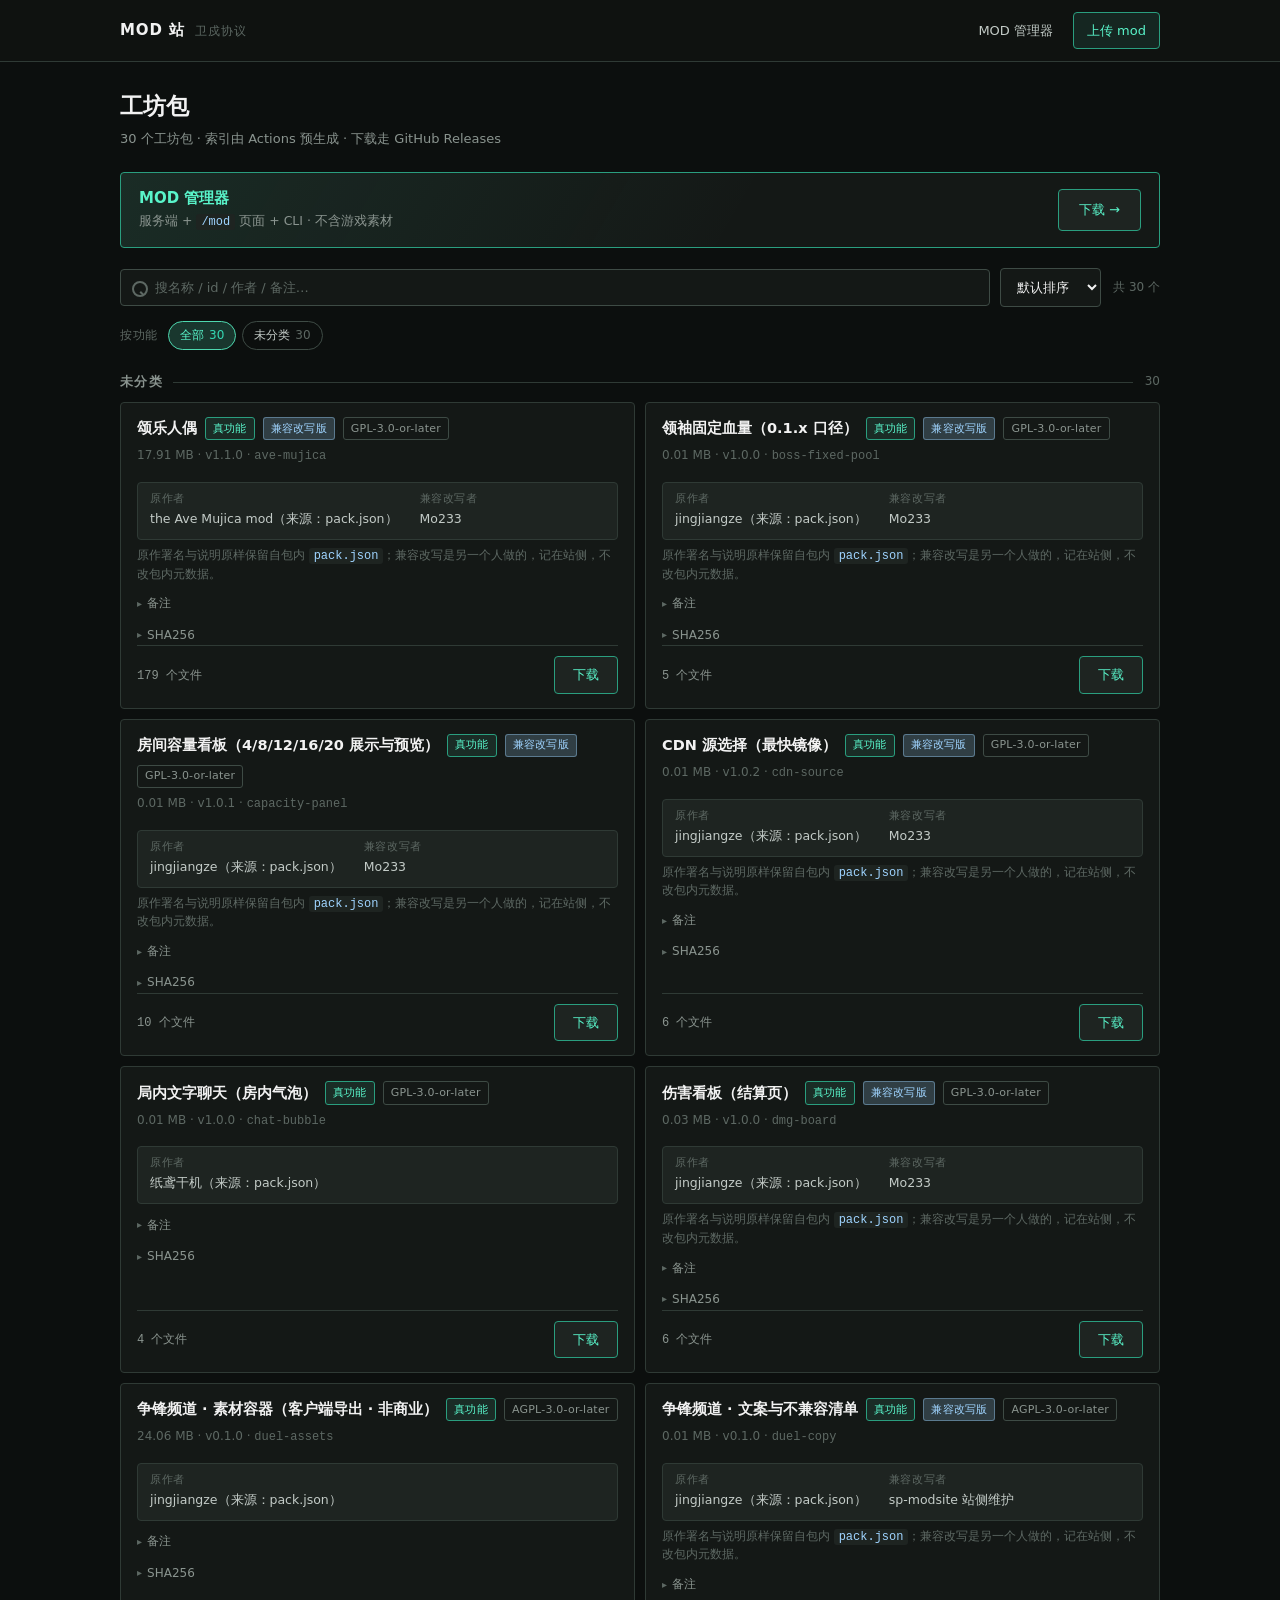
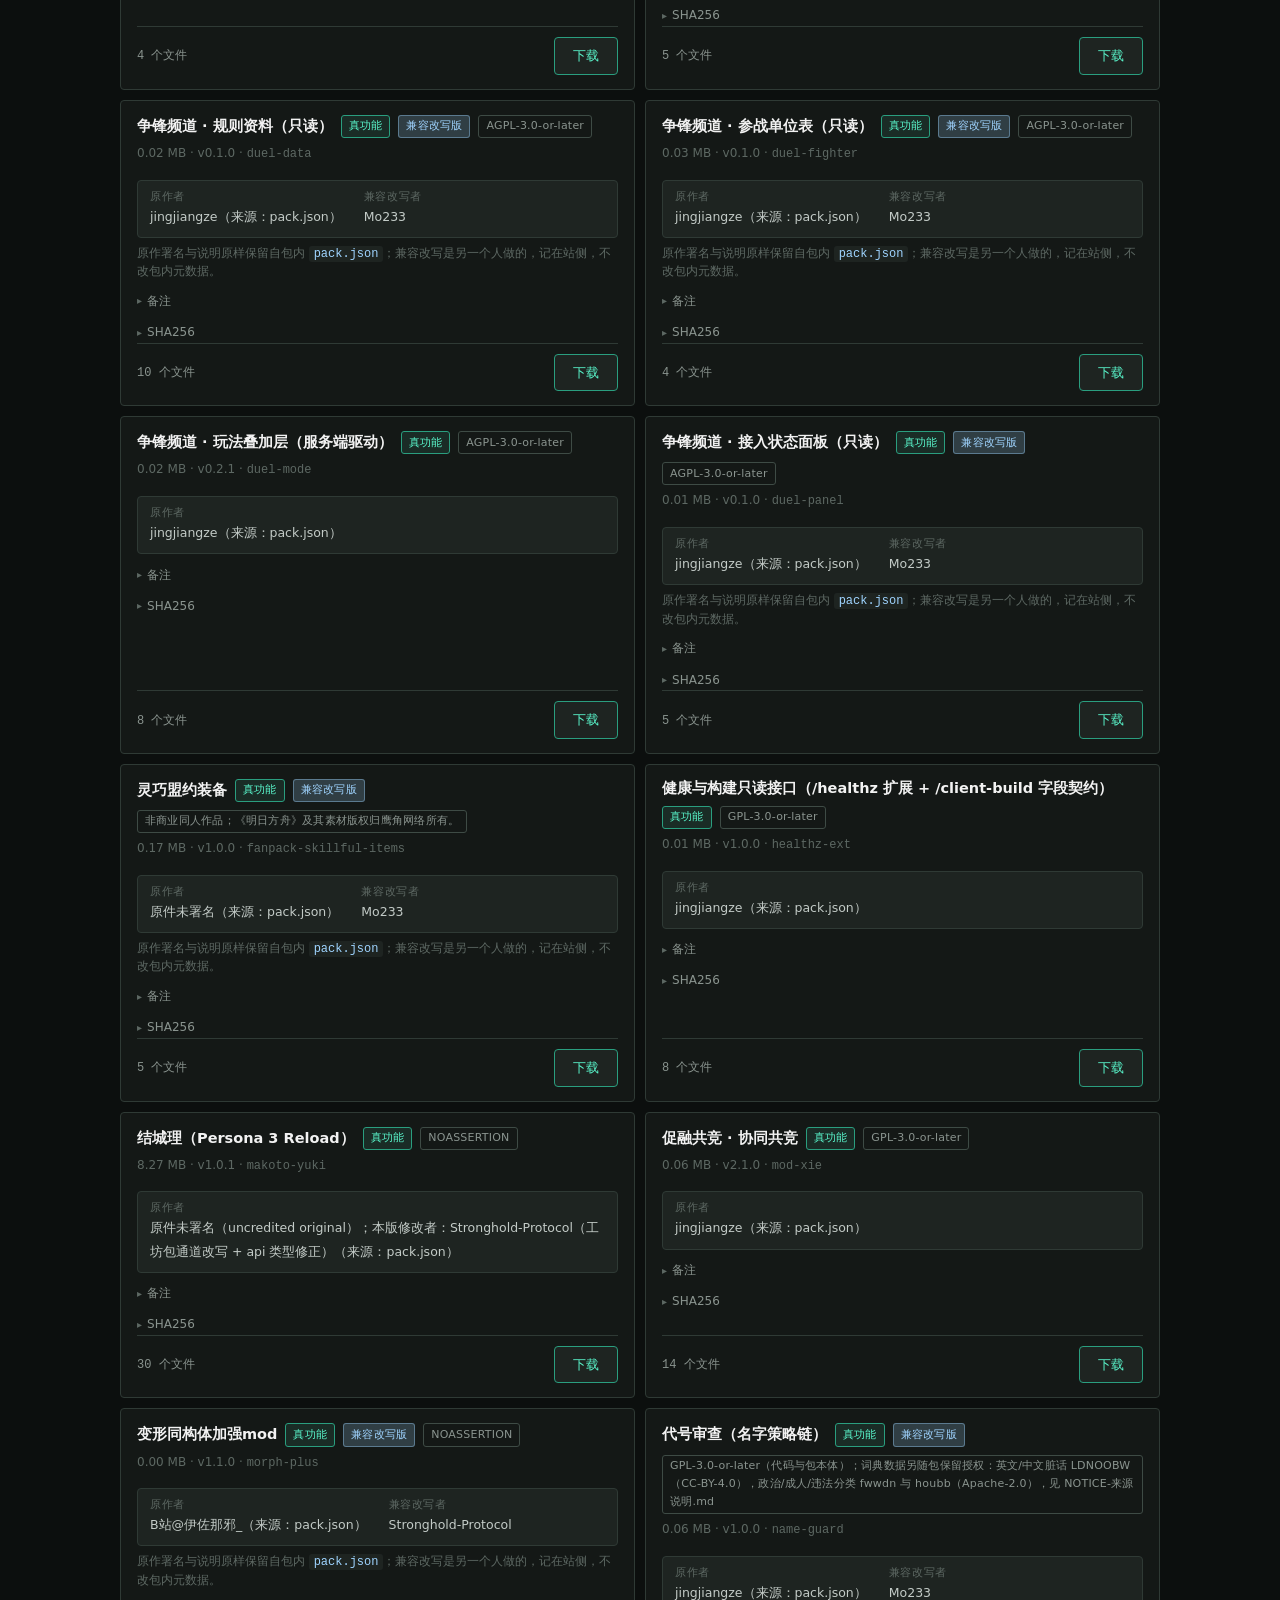
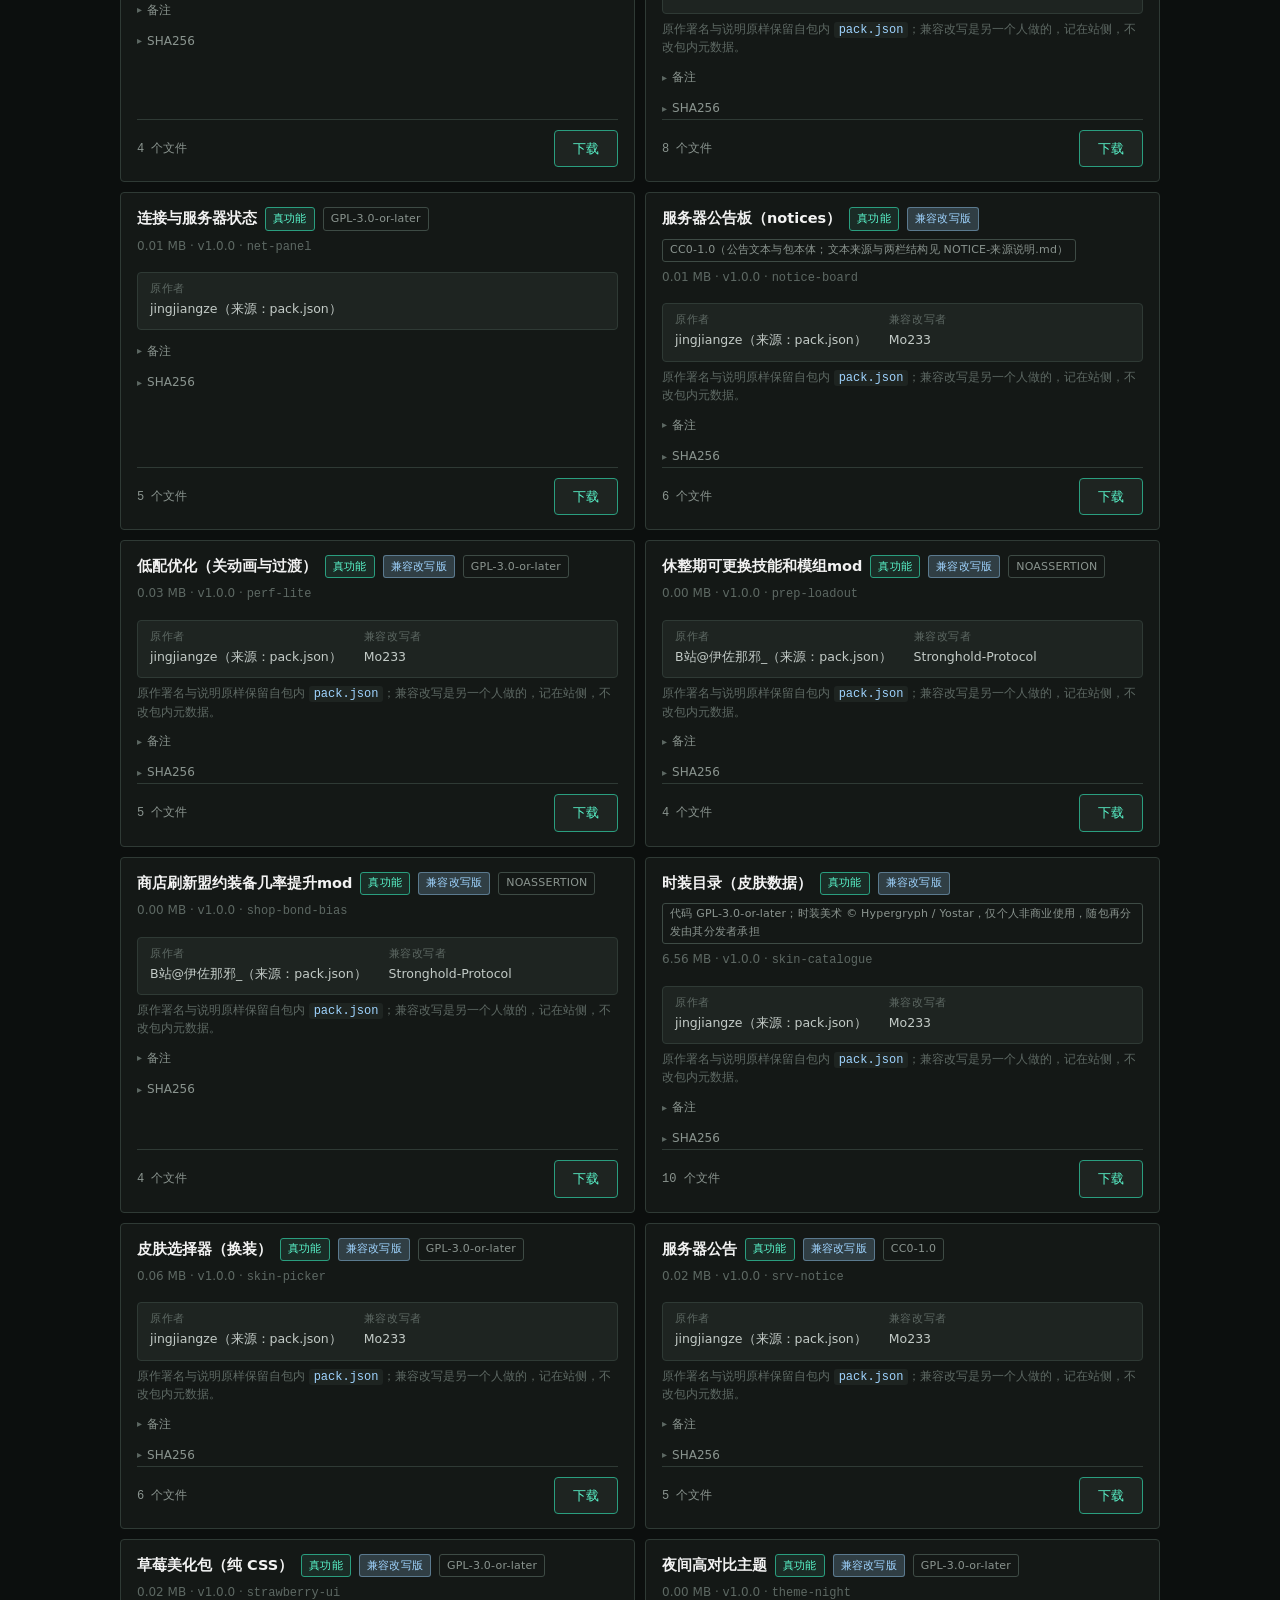
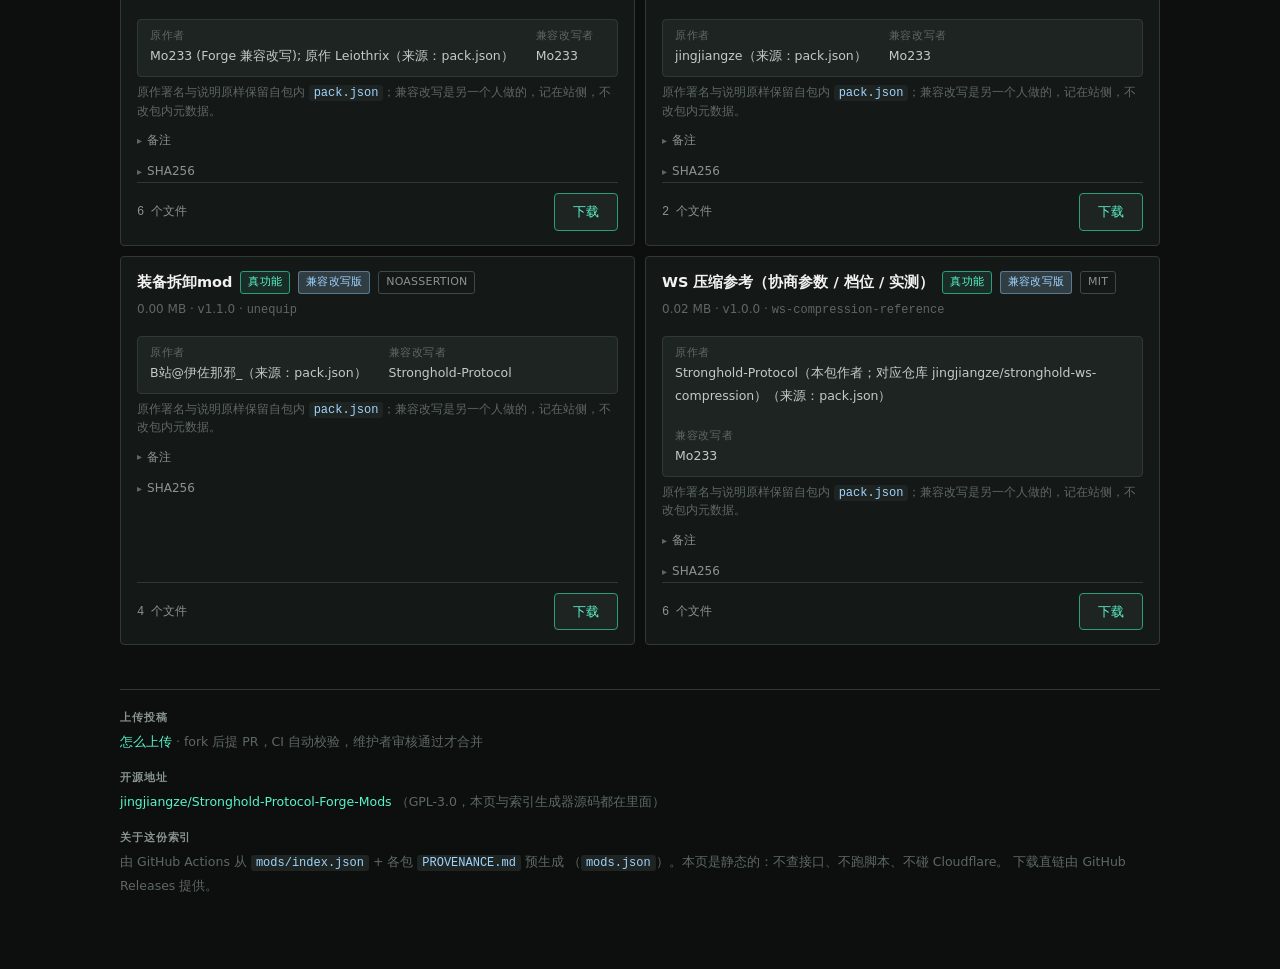
==== modsite/index.html @ 6d13baf5 "style(modsite): 卡片等宽等髙对齐 + 文字换行；管理器页测速加速与缓存" ====
<!doctype html>
<html lang="zh-CN">
<head>
<meta charset="utf-8">
<meta name="viewport" content="width=device-width,initial-scale=1">
<title>MOD 站 · 卫戍协议</title>
<meta name="description" content="卫戍协议工坊包（mod）索引：查看、筛选、搜索、下载。">
<style>
/* 设计 token 与 dl 站 / 上传站同一套（research 06 §12：近黑绿灰 + 薄荷强调 + 金价 + 括号边框）。
   改这里的值要同时看 site/pages/mods.html —— 三个站必须看起来是同一个产品。 */
:root{
  color-scheme:dark;
  --bg-0:#0c0f0e; --bg-1:#141816; --bg-2:#1e2421; --bg-3:#252c29;
  --bg-glass:rgba(16,20,18,.82);
  --line:#2f3a35; --line-2:#3e4b45; --line-3:#58675f;
  --mint-500:#4ed8af; --mint-400:#59f4ca; --mint-600:#35d8b4; --mint-700:#2a9e7f;
  --mint-a10:rgba(78,216,175,.10); --mint-a20:rgba(78,216,175,.20);
  --gold:#ffc600; --gold-a20:rgba(255,198,0,.2);
  --amber:#f6a329; --red:#e73118; --ice:#9fd4ff; --ice-a20:rgba(159,212,255,.2);
  --text-hi:#f2f2f2; --text-md:#c3cbc7; --text-lo:#8a948f; --text-dim:#5d6863;
  --text-on-mint:#06110d;
  --font-cjk:system-ui,-apple-system,"Segoe UI","PingFang SC","Microsoft YaHei","Noto Sans CJK SC",sans-serif;
  --font-label:"Bahnschrift","DIN Alternate","Roboto Condensed",var(--font-cjk);
  --font-mono:"Cascadia Mono",ui-monospace,Consolas,monospace;
  --radius:4px;
}
*{box-sizing:border-box}
body{margin:0;background:var(--bg-0);color:var(--text-md);font:14px/1.65 var(--font-cjk);
  -webkit-font-smoothing:antialiased}
a{color:var(--mint-400);text-decoration:none}
a:hover{color:var(--mint-500)}
code{font:12px var(--font-mono);background:var(--bg-2);padding:1px 5px;border-radius:3px;color:var(--ice)}

.wrap{max-width:1080px;margin:0 auto;padding:0 20px 72px}

/* ---- 顶栏 ---- */
.top{position:sticky;top:0;z-index:20;background:var(--bg-glass);backdrop-filter:blur(10px);
  border-bottom:1px solid var(--line)}
.top__in{max-width:1080px;margin:0 auto;padding:12px 20px;display:flex;align-items:center;gap:16px}
.brand{display:flex;align-items:baseline;gap:10px;color:var(--text-hi)}
.brand b{font:600 15px var(--font-label);letter-spacing:.06em}
.brand span{font-size:11.5px;color:var(--text-dim);letter-spacing:.1em;text-transform:uppercase}
.top__nav{margin-left:auto;display:flex;gap:6px;align-items:center}
.navlink{padding:7px 13px;border-radius:var(--radius);border:1px solid transparent;
  color:var(--text-md);font-size:13px}
.navlink:hover{background:var(--bg-2);color:var(--text-hi)}
.navlink.cta{border-color:var(--mint-700);color:var(--mint-400);background:var(--mint-a10)}
.navlink.cta:hover{background:var(--mint-600);color:var(--text-on-mint)}

/* ---- 页头 ---- */
.hero{padding:30px 0 22px}
.hero h1{margin:0 0 6px;font:600 23px/1.3 var(--font-cjk);color:var(--text-hi)}
.hero p{margin:0;color:var(--text-lo);font-size:13px}

/* ---- 管理器入口：比卡片更醒目 ---- */
.mgr{display:flex;align-items:center;gap:18px;margin:0 0 20px;padding:16px 18px;
  border:1px solid var(--mint-700);border-radius:var(--radius);
  background:linear-gradient(120deg,var(--mint-a10),transparent 60%),var(--bg-1)}
.mgr:hover{border-color:var(--mint-500);background:linear-gradient(120deg,var(--mint-a20),transparent 60%),var(--bg-1)}
.mgr__t{font:600 15px var(--font-cjk);color:var(--mint-400);margin:0 0 3px}
.mgr__s{font-size:12.5px;color:var(--text-lo);margin:0}
.mgr__go{margin-left:auto;flex:0 0 auto;padding:9px 20px;border-radius:var(--radius);
  border:1px solid var(--mint-700);color:var(--mint-400);font-size:13px;white-space:nowrap;
  background:var(--bg-2)}
.mgr:hover .mgr__go{background:var(--mint-600);color:var(--text-on-mint);border-color:var(--mint-600)}

/* ---- 工具条 ---- */
.tools{display:flex;gap:10px;flex-wrap:wrap;align-items:center;margin:0 0 14px}
.search{flex:1;min-width:200px;position:relative}
.search input{
  width:100%;padding:10px 12px 10px 34px;border-radius:var(--radius);
  border:1px solid var(--line-2);background:var(--bg-1);color:var(--text-hi);
  font:13px var(--font-cjk)}
.search input::placeholder{color:var(--text-dim)}
.search input:focus{outline:none;border-color:var(--mint-700);box-shadow:0 0 0 2px var(--mint-a10)}
.search::before{content:"";position:absolute;left:12px;top:50%;width:12px;height:12px;
  margin-top:-7px;border:2px solid var(--text-dim);border-radius:50%}
.search::after{content:"";position:absolute;left:21px;top:50%;width:2px;height:5px;
  margin-top:3px;background:var(--text-dim);transform:rotate(-45deg)}
select{padding:10px 12px;border-radius:var(--radius);border:1px solid var(--line-2);
  background:var(--bg-1);color:var(--text-hi);font:13px var(--font-cjk)}
select:focus{outline:none;border-color:var(--mint-700)}
.count{font-size:12px;color:var(--text-dim);margin-left:2px}

/* ---- 功能筛选条（对齐上传站 mods.html 的 funcbar） ---- */
.bar{display:flex;gap:6px;flex-wrap:wrap;align-items:center;margin:0 0 8px}
.bar__label{font:11.5px var(--font-label);letter-spacing:.06em;color:var(--text-dim);
  text-transform:uppercase;margin-right:4px}
.chip{padding:5px 11px;border-radius:20px;border:1px solid var(--line-2);color:var(--text-md);
  font-size:12px;cursor:pointer;background:transparent;font-family:inherit}
.chip:hover{border-color:var(--line-3);color:var(--text-hi)}
.chip.on{background:var(--mint-a20);border-color:var(--mint-500);color:var(--mint-400)}
.chip i{font-style:normal;color:var(--text-dim);margin-left:5px}
.chip.on i{color:var(--mint-600)}

/* ---- 列表 ---- */
.sec{margin:22px 0 0}
.sec__h{display:flex;align-items:center;gap:10px;margin:0 0 10px}
.sec__h h2{margin:0;font:600 12.5px var(--font-label);letter-spacing:.1em;
  text-transform:uppercase;color:var(--text-lo)}
.sec__h .line{flex:1;height:1px;background:var(--line)}

/* 两列网格：卡片两两并排，段头留在网格外（跨满整行）。
   stretch（默认）= 同一行的两张卡拉成**一样高**并对齐；
   align-items:start 则各按内容高度 —— 业主要求等宽等髙，所以用 stretch。 */
.grid{display:grid;grid-template-columns:repeat(2,minmax(0,1fr));gap:10px}
/* min-width:0 是必须的：grid item 默认 min-width:auto，遇到长串（无空格 URL / 长英文名）
   会把格子撑破，两列宽度就不等了。0 + flex column 让它先收缩、由内容换行去。 */
.card{background:var(--bg-1);border:1px solid var(--line);border-radius:var(--radius);
  padding:14px 16px;min-width:0;display:flex;flex-direction:column;
  overflow-wrap:anywhere;word-break:break-word}
.card:hover{border-color:var(--line-2)}
.card--flag{border-left:3px solid var(--gold)}
.card__head{display:flex;align-items:center;gap:8px;flex-wrap:wrap;margin:0 0 6px;
  min-width:0}
.card__name{margin:0;font:600 14.5px var(--font-cjk);color:var(--text-hi);
  min-width:0;overflow-wrap:anywhere}
.card__kv{font-size:12px;color:var(--text-dim);margin:0 0 8px}
.card__kv code{background:transparent;color:var(--text-dim);padding:0}

/* 徽标 */
.badge{display:inline-block;padding:1.5px 7px;border-radius:3px;font-size:11px;
  letter-spacing:.02em;border:1px solid;max-width:100%;
  overflow-wrap:anywhere}
.badge.ok{border-color:var(--mint-700);color:var(--mint-400);background:var(--mint-a10)}
.badge.dim{border-color:var(--line-2);color:var(--text-lo)}
.badge.warn{border-color:var(--amber);color:var(--amber);background:rgba(246,163,41,.1)}
.badge.ice{border-color:rgba(159,212,255,.4);color:var(--ice);background:var(--ice-a20)}

/* 署名两栏 */
.sig{display:flex;gap:22px;flex-wrap:wrap;padding:9px 12px;margin:8px 0 0;
  background:var(--bg-2);border-radius:var(--radius);border:1px solid var(--line)}
.sig__k{font:10.5px var(--font-label);letter-spacing:.06em;color:var(--text-dim);
  text-transform:uppercase;display:block;margin-bottom:1px}
.sig__v{font-size:12.5px;color:var(--text-md);min-width:0;overflow-wrap:anywhere}
.sig__hint{font-size:11.5px;color:var(--text-dim);margin:6px 0 0;line-height:1.6}

/* 折叠：备注 / 校验值 */
details.note,details.sha{margin:8px 0 0}
details.note summary,details.sha summary{
  cursor:pointer;font-size:12px;color:var(--text-lo);list-style:none;
  display:inline-flex;align-items:center;gap:5px;user-select:none}
details.note summary::-webkit-details-marker,details.sha summary::-webkit-details-marker{display:none}
details.note summary::before,details.sha summary::before{
  content:"▸";font-size:10px;color:var(--text-dim)}
details[open].note summary::before,details[open].sha summary::before{content:"▾"}
details.note summary:hover,details.sha summary:hover{color:var(--mint-400)}
.note__body{font-size:12.5px;color:var(--text-md);margin:8px 0 0;padding:10px 12px;
  overflow-wrap:anywhere;word-break:break-word;
  background:var(--bg-2);border-radius:var(--radius);border-left:2px solid var(--line-2);
  white-space:pre-wrap;word-break:break-word}
.sha__body{font:11.5px var(--font-mono);color:var(--ice);margin:6px 0 0;word-break:break-all}

.card__foot{display:flex;align-items:center;gap:12px;margin:10px 0 0;padding-top:10px;
  margin-top:auto;
  border-top:1px solid var(--line)}
.size{font:12px var(--font-mono);color:var(--text-lo)}
.dl{margin-left:auto;padding:7px 18px;border-radius:var(--radius);
  border:1px solid var(--mint-700);background:var(--bg-2);color:var(--mint-400);
  font-size:13px;white-space:nowrap}
.dl:hover{background:var(--mint-600);color:var(--text-on-mint);border-color:var(--mint-600)}

.empty{padding:44px 20px;text-align:center;color:var(--text-dim);font-size:13px}
.empty b{display:block;color:var(--text-lo);margin-bottom:6px;font-weight:500}

/* ---- 页脚 ---- */
footer{margin:44px 0 0;padding-top:20px;border-top:1px solid var(--line);display:grid;gap:16px}
.fblock{font-size:12.5px;color:var(--text-dim);line-height:1.9}
.fblock b{display:block;color:var(--text-lo);font:600 11px var(--font-label);
  letter-spacing:.08em;text-transform:uppercase;margin-bottom:5px}
.fblock .dim{color:var(--text-dim)}

/* 窄屏单列：两列在 820px 以下会挤，卡片里的备注/署名读起来更差 */
@media(max-width:820px){
  .grid{grid-template-columns:1fr}
}
@media(max-width:680px){
  .top__nav .navlink:not(.cta){display:none}
  .mgr{flex-wrap:wrap}
  .mgr__go{margin-left:0;width:100%;text-align:center}
  .bar__label{width:100%;margin:0 0 2px}
}
</style>
</head>
<body>

<header class="top">
  <div class="top__in">
    <a class="brand" href="./"><b>MOD 站</b><span>卫戍协议</span></a>
    <nav class="top__nav">
      <a class="navlink" href="manager">MOD 管理器</a>
      <a class="navlink cta" href="upload">上传 mod</a>
    </nav>
  </div>
</header>

<div class="wrap">
  <div class="hero">
    <h1>工坊包</h1>
    <p id="sub">正在载入索引…</p>
  </div>

  <a class="mgr" href="manager">
    <div>
      <p class="mgr__t">MOD 管理器</p>
      <p class="mgr__s" id="mgrVer">服务端 + <code>/mod</code> 页面 + CLI · 不含游戏素材</p>
    </div>
    <span class="mgr__go">下载 →</span>
  </a>

  <div class="tools">
    <div class="search">
      <input type="search" id="q" placeholder="搜名称 / id / 作者 / 备注…" autocomplete="off">
    </div>
    <select id="sort">
      <option value="">默认排序</option>
      <option value="name">按名称</option>
      <option value="size-desc">按体积 ↓</option>
      <option value="new">按版本</option>
    </select>
    <span class="count" id="count"></span>
  </div>

  <div class="bar" id="funcbar"></div>

  <div id="list"><div class="empty">载入中…</div></div>

  <footer>
    <div class="fblock">
      <b>上传投稿</b>
      <a href="upload">怎么上传</a>
      <span class="dim">· fork 后提 PR，CI 自动校验，维护者审核通过才合并</span>
    </div>
    <div class="fblock">
      <b>开源地址</b>
      <a id="repo" href="#">mod 仓库</a>
      <span class="dim">（GPL-3.0，本页与索引生成器源码都在里面）</span>
    </div>
    <div class="fblock">
      <b>关于这份索引</b>
      由 GitHub Actions 从 <code>mods/index.json</code> + 各包 <code>PROVENANCE.md</code> 预生成
      （<code>mods.json</code>）。本页是静态的：不查接口、不跑脚本、不碰 Cloudflare。
      下载直链由 <span id="store"></span> 提供。
    </div>
  </footer>
</div>

<script>
'use strict';
// 纯静态：只读一个预生成的 mods.json。
// 理由：浏览器匿名 api.github.com 只有 60 次/小时，raw 可达性按 URL 波动；
// 把 API 调用挪到 Actions 侧（GITHUB_TOKEN 1000/h），浏览器只读静态文件 —— 省额度也稳。
const CFG = {
  store: 'GitHub Releases',
  repo: 'jingjiangze/Stronghold-Protocol-Forge-Mods',
  engineRepo: 'jingjiangze/Stronghold-Protocol-Forge',
};

const $ = (id) => document.getElementById(id);
const esc = (s) => String(s ?? '').replace(/[&<>"']/g, (c) => ({ '&':'&amp;','<':'&lt;','>':'&gt;','"':'&quot;',"'":'&#39;' }[c]));
const mb = (n) => (Number(n) / 1048576).toFixed(2) + ' MB';
const flat = (x) => Array.isArray(x) ? x.join('\n') : (x == null ? '' : String(x));
// PROVENANCE 里缺失字段写的是 **未声明**，那不是作者名，页面上当「没有」处理
const real = (v) => { const s = String(v ?? '').trim(); return s && s !== '**未声明**' ? s : ''; };

$('repo').href = 'https://github.com/' + CFG.repo;
$('repo').textContent = CFG.repo;
$('store').textContent = CFG.store;
document.title = 'MOD 站 · 卫戍协议 · ' + CFG.repo;

// 管理器版本（拿不到就保留静态文案，不报错、不影响列表）
fetch('https://api.github.com/repos/' + CFG.engineRepo + '/releases/latest', {
  headers: { accept: 'application/vnd.github+json' },
}).then((r) => (r.ok ? r.json() : null)).then((rel) => {
  if (!rel || !rel.tag_name) return;
  const zip = (rel.assets || []).find((a) => a.name.endsWith('-lite.zip'));
  const el = $('mgrVer');
  if (el) el.textContent = rel.tag_name + (zip ? ' · ' + (zip.size / 1048576).toFixed(1) + ' MB' : '')
    + ' · 服务端 + /mod 页面 + CLI · 不含游戏素材';
}).catch(() => {});

// 功能类目：与上传站 mods.html 的 FUNC_ORDER 同一套词表
const FUNC_TITLE = {
  gameplay: '游戏玩法', expansion: '扩展内容', utility: '实用工具',
  assets: '素材替换', documentation: '说明文档', uncategorized: '未分类',
};
const FUNC_ORDER = ['gameplay', 'expansion', 'utility', 'assets', 'documentation', 'uncategorized'];
const funcOf = (m) => (FUNC_TITLE[m.funcKind] ? m.funcKind : 'uncategorized');

let ALL = [];
let ACTIVE_FUNC = '';

function renderFuncBar() {
  const counts = {};
  for (const m of ALL) { const k = funcOf(m); counts[k] = (counts[k] || 0) + 1; }
  const bar = $('funcbar');
  const parts = ['<span class="bar__label">按功能</span>'];
  parts.push('<button class="chip' + (ACTIVE_FUNC === '' ? ' on' : '') + '" data-f="">全部<i>' + ALL.length + '</i></button>');
  for (const k of FUNC_ORDER) {
    if (!counts[k]) continue;   // 没数据的类目不画空按钮
    parts.push('<button class="chip' + (ACTIVE_FUNC === k ? ' on' : '') + '" data-f="' + k + '">'
      + esc(FUNC_TITLE[k]) + '<i>' + counts[k] + '</i></button>');
  }
  bar.innerHTML = parts.join('');
}

function card(m) {
  const name = esc(m.name || m.id);
  const author = real(m.author);
  const compat = real(m.compatAuthor);
  const isCompat = m.isCompat === true;
  const note = flat(m.note || m.notes).trim();
  const flagged = m.category === 'unknown';
  const badges = [];
  if (m.category === 'functional') badges.push('<span class="badge ok">真功能</span>');
  else if (flagged) badges.push('<span class="badge warn">未核实</span>');
  if (isCompat) badges.push('<span class="badge ice">兼容改写版</span>');
  const fk = funcOf(m);
  if (fk !== 'uncategorized') badges.push('<span class="badge dim">' + esc(FUNC_TITLE[fk]) + '</span>');
  if (m.license) badges.push('<span class="badge dim">' + esc(m.license) + '</span>');

  // 署名：原作者有就画；兼容改写者只在兼容包上画，缺了写「（未填）」
  const sig = [];
  if (author) sig.push('<div><span class="sig__k">原作者</span><span class="sig__v">' + esc(author) + '</span></div>');
  if (isCompat) sig.push('<div><span class="sig__k">兼容改写者</span><span class="sig__v">'
    + (compat ? esc(compat) : '（未填）') + '</span></div>');

  return '<article class="card' + (flagged ? ' card--flag' : '') + '">\n'
    + '    <div class="card__head">\n'
    + '      <h3 class="card__name">' + name + '</h3>\n      ' + badges.join('') + '\n'
    + '    </div>\n'
    + '    <p class="card__kv">' + (m.sizeBytes ? mb(m.sizeBytes) : '')
    + (m.version ? ' · v' + esc(m.version) : '')
    + (m.id ? ' · <code>' + esc(m.id) + '</code>' : '') + '</p>\n'
    + (sig.length
      ? '    <div class="sig">' + sig.join('') + '</div>\n'
        + (isCompat ? '    <p class="sig__hint">原作署名与说明原样保留自包内 <code>pack.json</code>；兼容改写是另一个人做的，记在站侧，不改包内元数据。</p>\n' : '')
      : '')
    + (note ? '    <details class="note"><summary>备注</summary><div class="note__body">' + esc(note) + '</div></details>\n' : '')
    + (m.sha256 ? '    <details class="sha"><summary>SHA256</summary><div class="sha__body">' + esc(m.sha256) + '</div></details>\n' : '')
    + '    <div class="card__foot">\n'
    + '      <span class="size">' + (m.fileCount ? esc(m.fileCount) + ' 个文件' : '') + '</span>\n'
    + (m.download
      ? '      <a class="dl" href="' + esc(m.download) + '" rel="noopener">下载</a>\n'
      : '      <span class="size">无下载直链</span>\n')
    + '    </div>\n'
    + '  </article>';
}

function render() {
  const q = ($('q').value || '').trim().toLowerCase();
  const sort = $('sort').value;
  let hit = ALL.filter((m) => {
    if (ACTIVE_FUNC && funcOf(m) !== ACTIVE_FUNC) return false;
    if (!q) return true;
    return [m.id, m.name, m.note, m.notes, m.packId, m.author, m.compatAuthor, m.license]
      .filter(Boolean).join(' ').toLowerCase().includes(q);
  });
  if (sort === 'name') hit = hit.slice().sort((a, b) => String(a.name || a.id).localeCompare(String(b.name || b.id), 'zh'));
  else if (sort === 'size-desc') hit = hit.slice().sort((a, b) => (b.sizeBytes || 0) - (a.sizeBytes || 0));
  else if (sort === 'new') hit = hit.slice().sort((a, b) => String(b.version || '').localeCompare(String(a.version || ''), 'zh', { numeric: true }));

  $('count').textContent = hit.length === ALL.length ? '共 ' + ALL.length + ' 个' : hit.length + ' / ' + ALL.length + ' 个';
  const list = $('list');
  if (!hit.length) {
    list.innerHTML = '<div class="empty"><b>没有匹配的 mod</b>试试换个关键词，或点上面「全部」。</div>';
    return;
  }
  // 按功能类目分段（与上传站同一信息架构）
  const groups = FUNC_ORDER
    .map((k) => ({ k: k, items: hit.filter((m) => funcOf(m) === k) }))
    .filter((g) => g.items.length);
  list.innerHTML = groups.map((g) =>
    '<section class="sec">\n    <div class="sec__h"><h2>' + esc(FUNC_TITLE[g.k]) + '</h2>'
    + '<span class="line"></span><span class="count">' + g.items.length + '</span></div>\n'
    + '<div class="grid">' + g.items.map(card).join('') + '</div>\n'
    + '  </section>').join('\n');
}

(async () => {
  try {
    const r = await fetch('mods.json', { cache: 'no-store' });
    if (!r.ok) throw new Error('HTTP ' + r.status);
    const j = await r.json();
    ALL = (Array.isArray(j) ? j : (j.mods || []))
      // 说明包不进站点（上游入库闸门 + 索引生成器都已排除，这里是第三道展示层兜底）
      .filter((m) => m.category !== 'documentation');
    $('sub').textContent = ALL.length + ' 个工坊包 · 索引由 Actions 预生成 · 下载走 ' + CFG.store;
    renderFuncBar();
    render();
  } catch (e) {
    $('sub').textContent = '索引载入失败';
    $('list').innerHTML = '<div class="empty"><b>索引载入失败</b>' + esc(String(e.message || e))
      + '<br>请确认 mods.json 已由 Actions 生成。</div>';
  }
})();

$('q').addEventListener('input', render);
$('sort').addEventListener('change', render);
$('funcbar').addEventListener('click', (e) => {
  const btn = e.target.closest('.chip');
  if (!btn) return;
  ACTIVE_FUNC = btn.dataset.f || '';
  renderFuncBar();
  render();
});
</script>
</body>
</html>
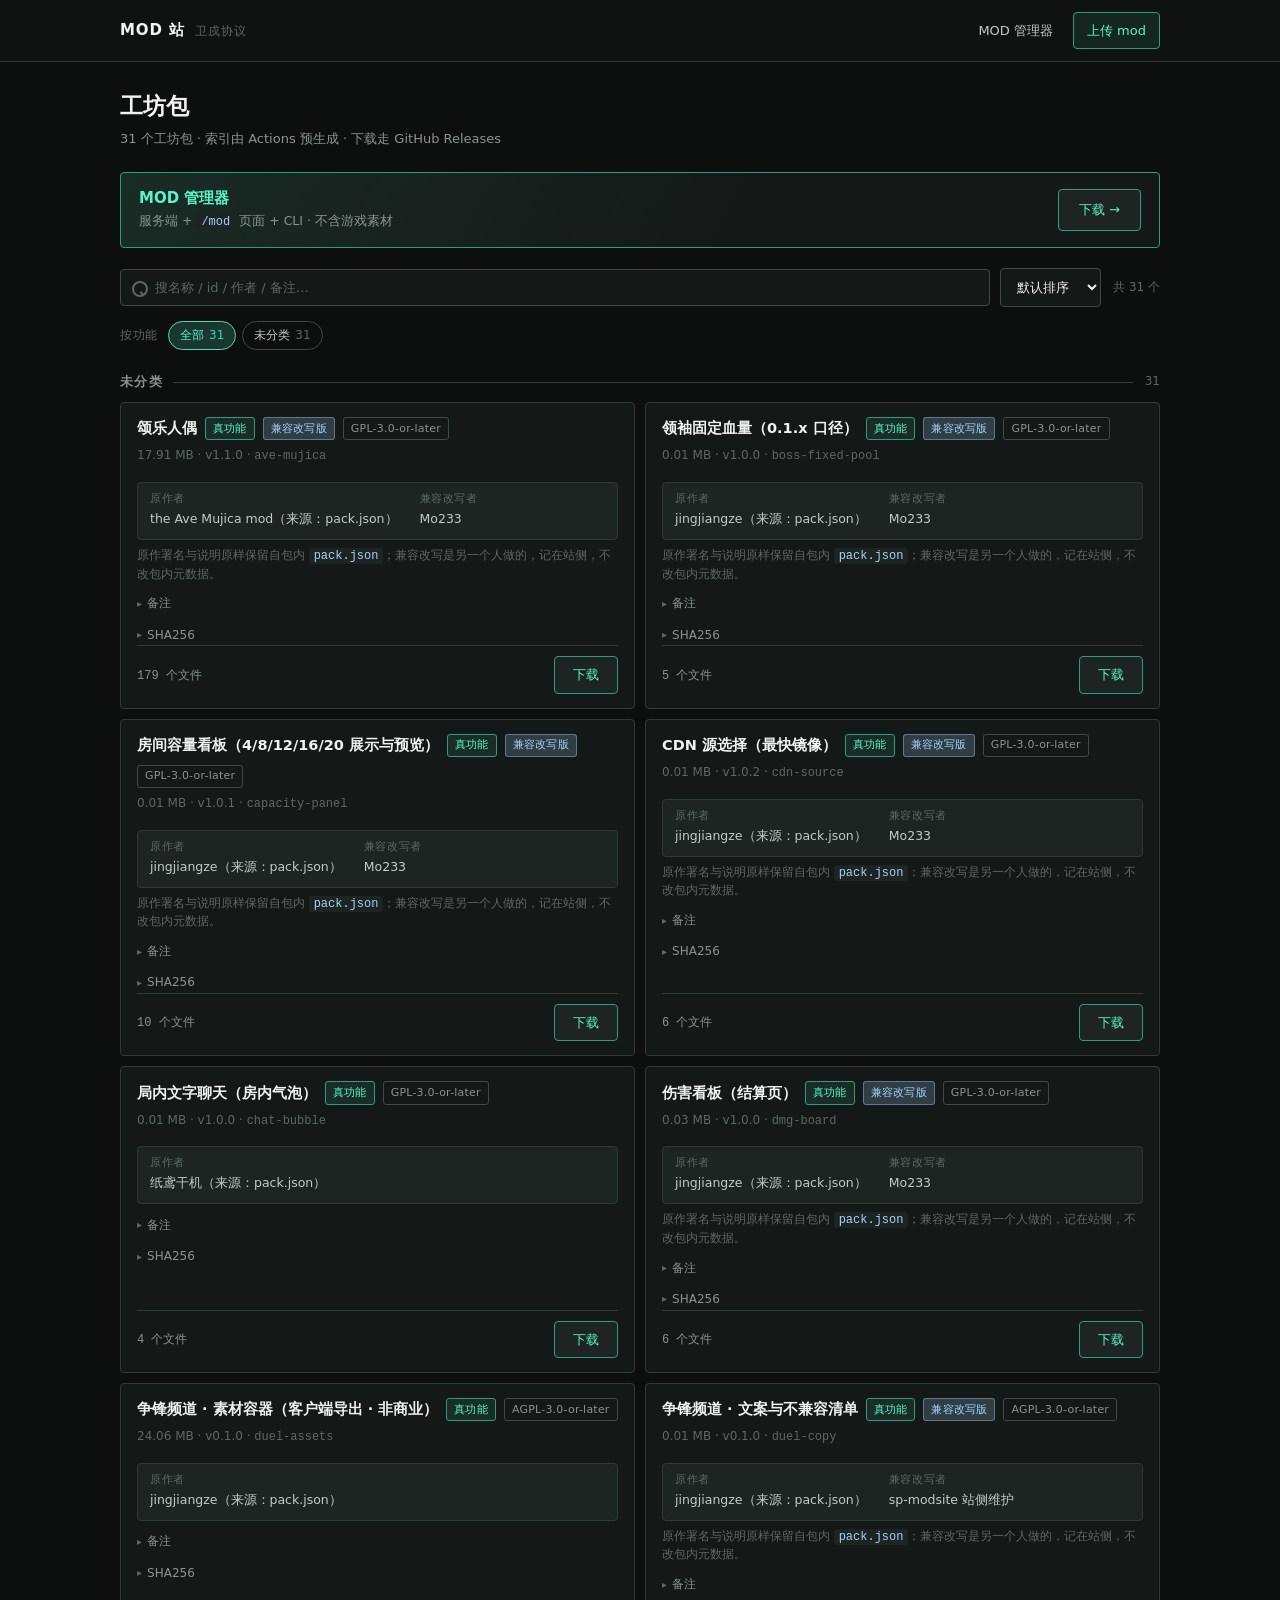
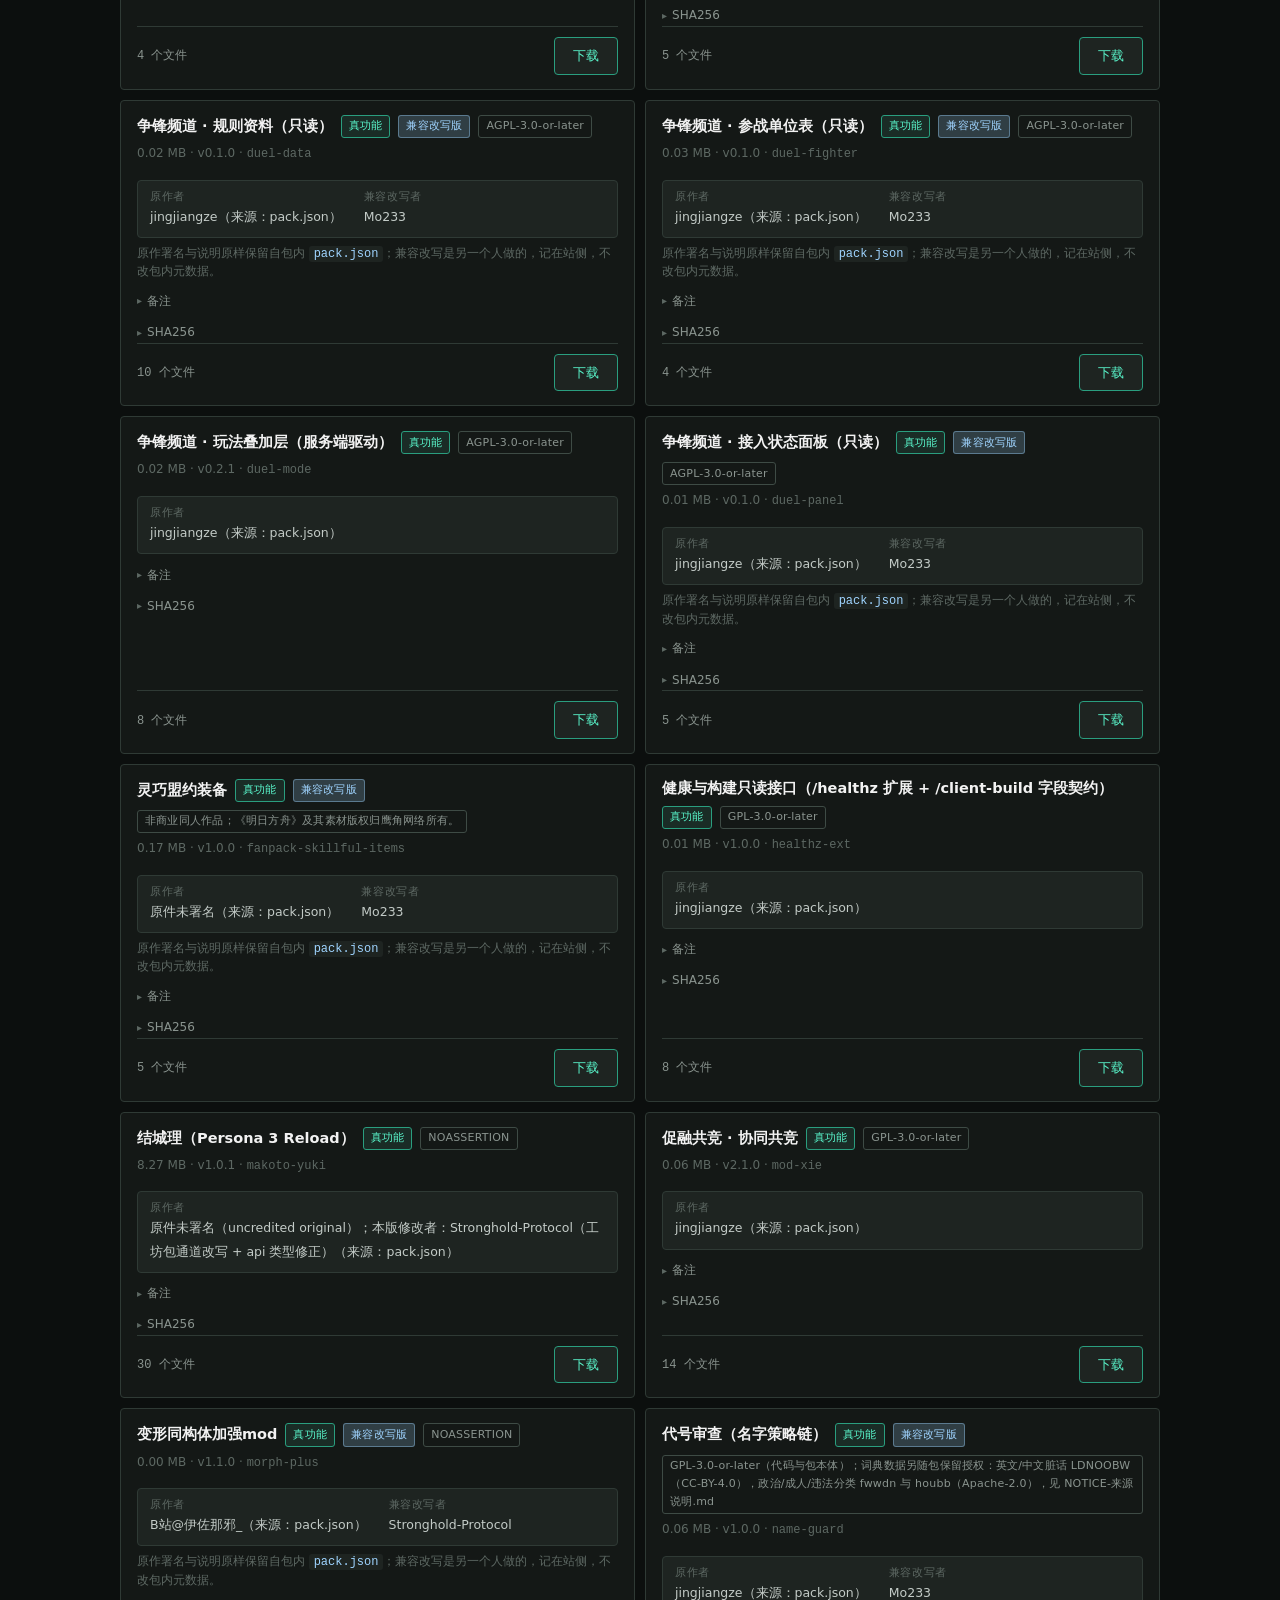
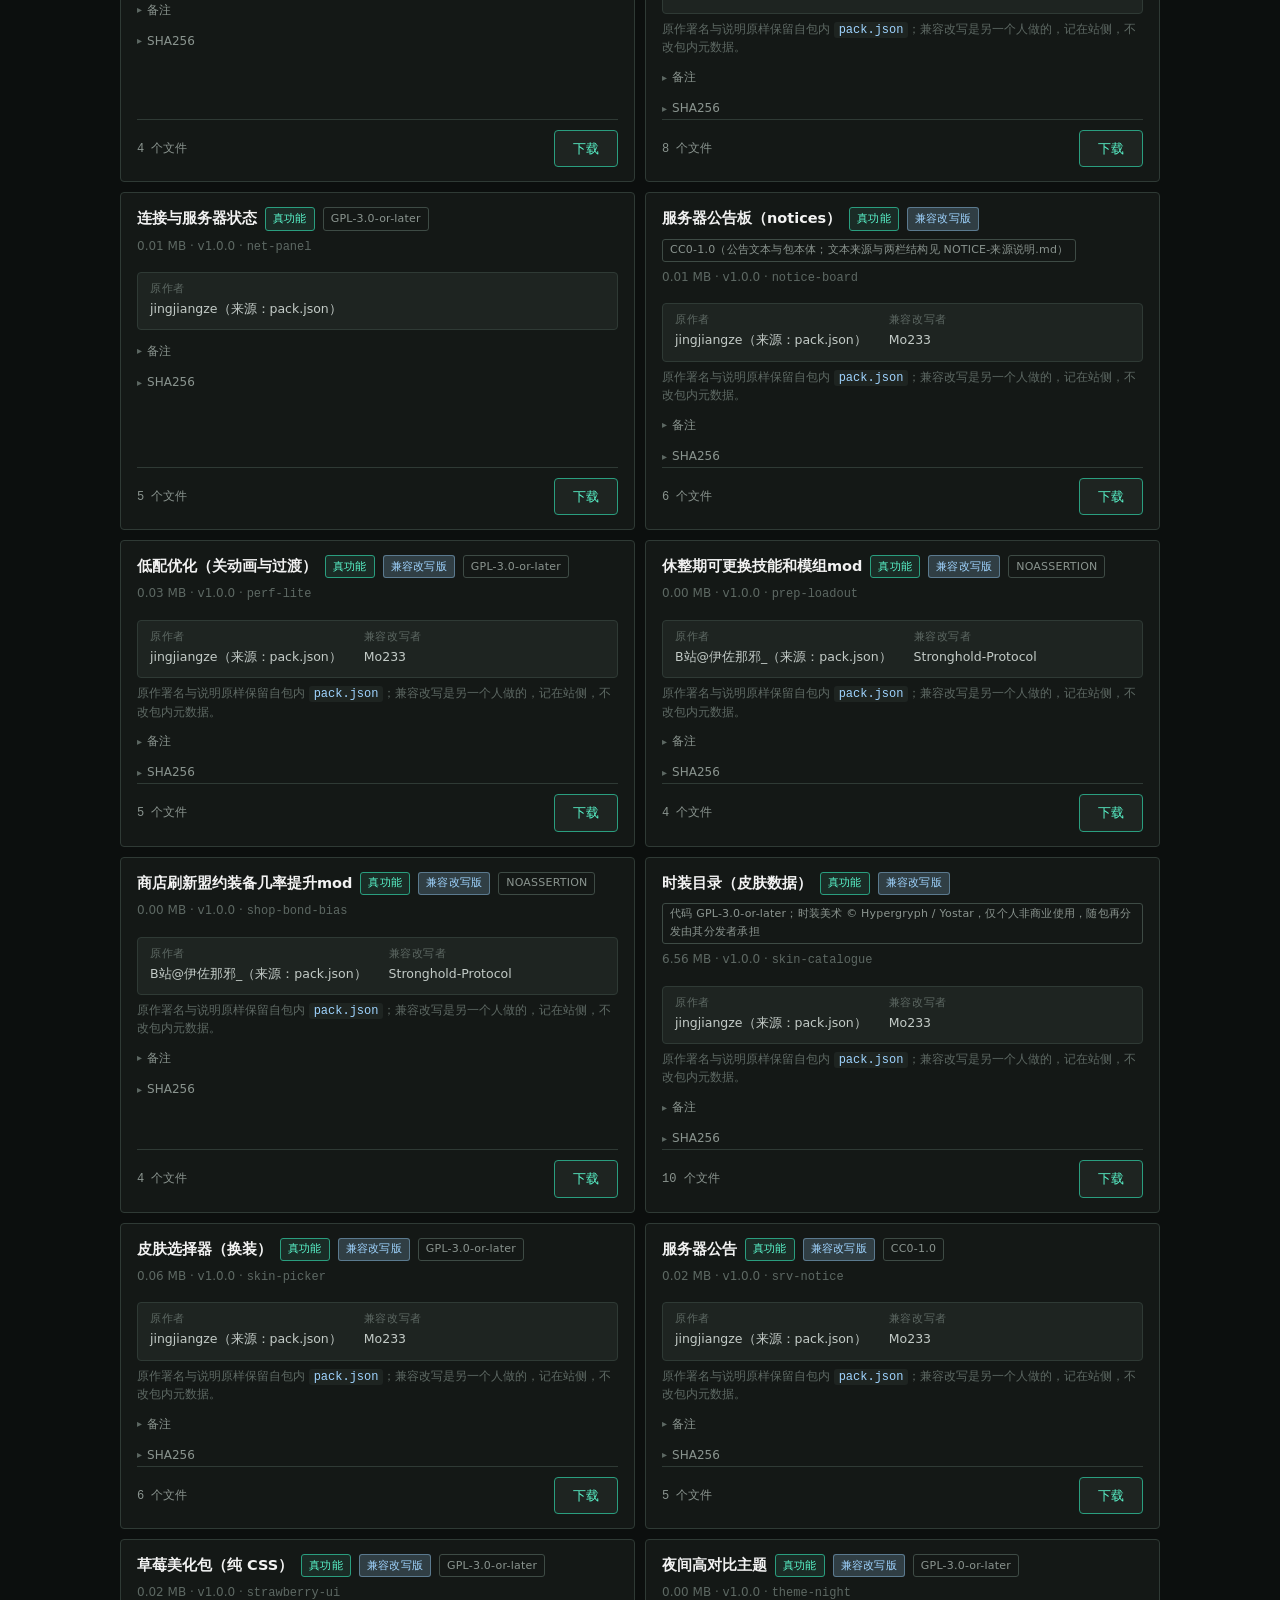
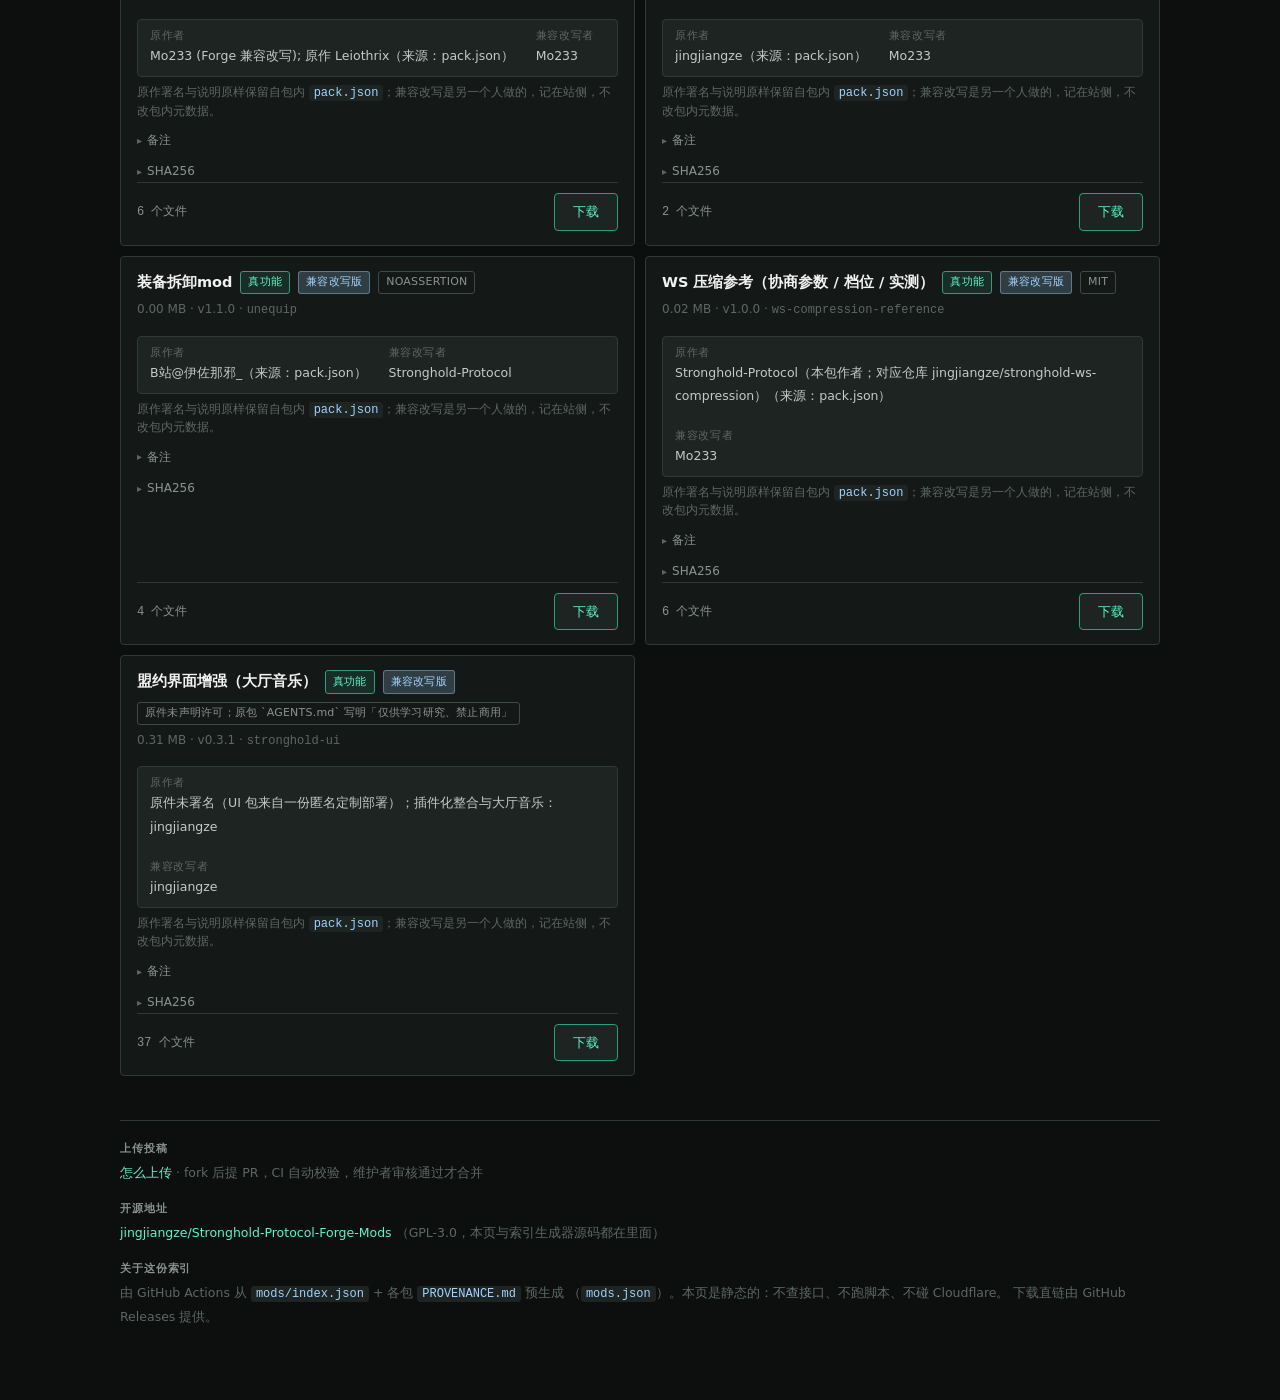
==== commit 240d9e18: "feat(modsite): 默认排序改成新发布优先（addedAt 取 git 首次提交时间）" ====
--- a/modsite/index.html
+++ b/modsite/index.html
@@ -356,7 +356,9 @@
     return [m.id, m.name, m.note, m.notes, m.packId, m.author, m.compatAuthor, m.license]
       .filter(Boolean).join(' ').toLowerCase().includes(q);
   });
-  if (sort === 'name') hit = hit.slice().sort((a, b) => String(a.name || a.id).localeCompare(String(b.name || b.id), 'zh'));
+  // 默认排序：新发布的优先（addedAt 降序；没有时间的老条目落到末尾，保持原顺序）
+  if (sort === '') hit = hit.slice().sort((a, b) => (b.addedAt || 0) - (a.addedAt || 0));
+  else if (sort === 'name') hit = hit.slice().sort((a, b) => String(a.name || a.id).localeCompare(String(b.name || b.id), 'zh'));
   else if (sort === 'size-desc') hit = hit.slice().sort((a, b) => (b.sizeBytes || 0) - (a.sizeBytes || 0));
   else if (sort === 'new') hit = hit.slice().sort((a, b) => String(b.version || '').localeCompare(String(a.version || ''), 'zh', { numeric: true }));
 
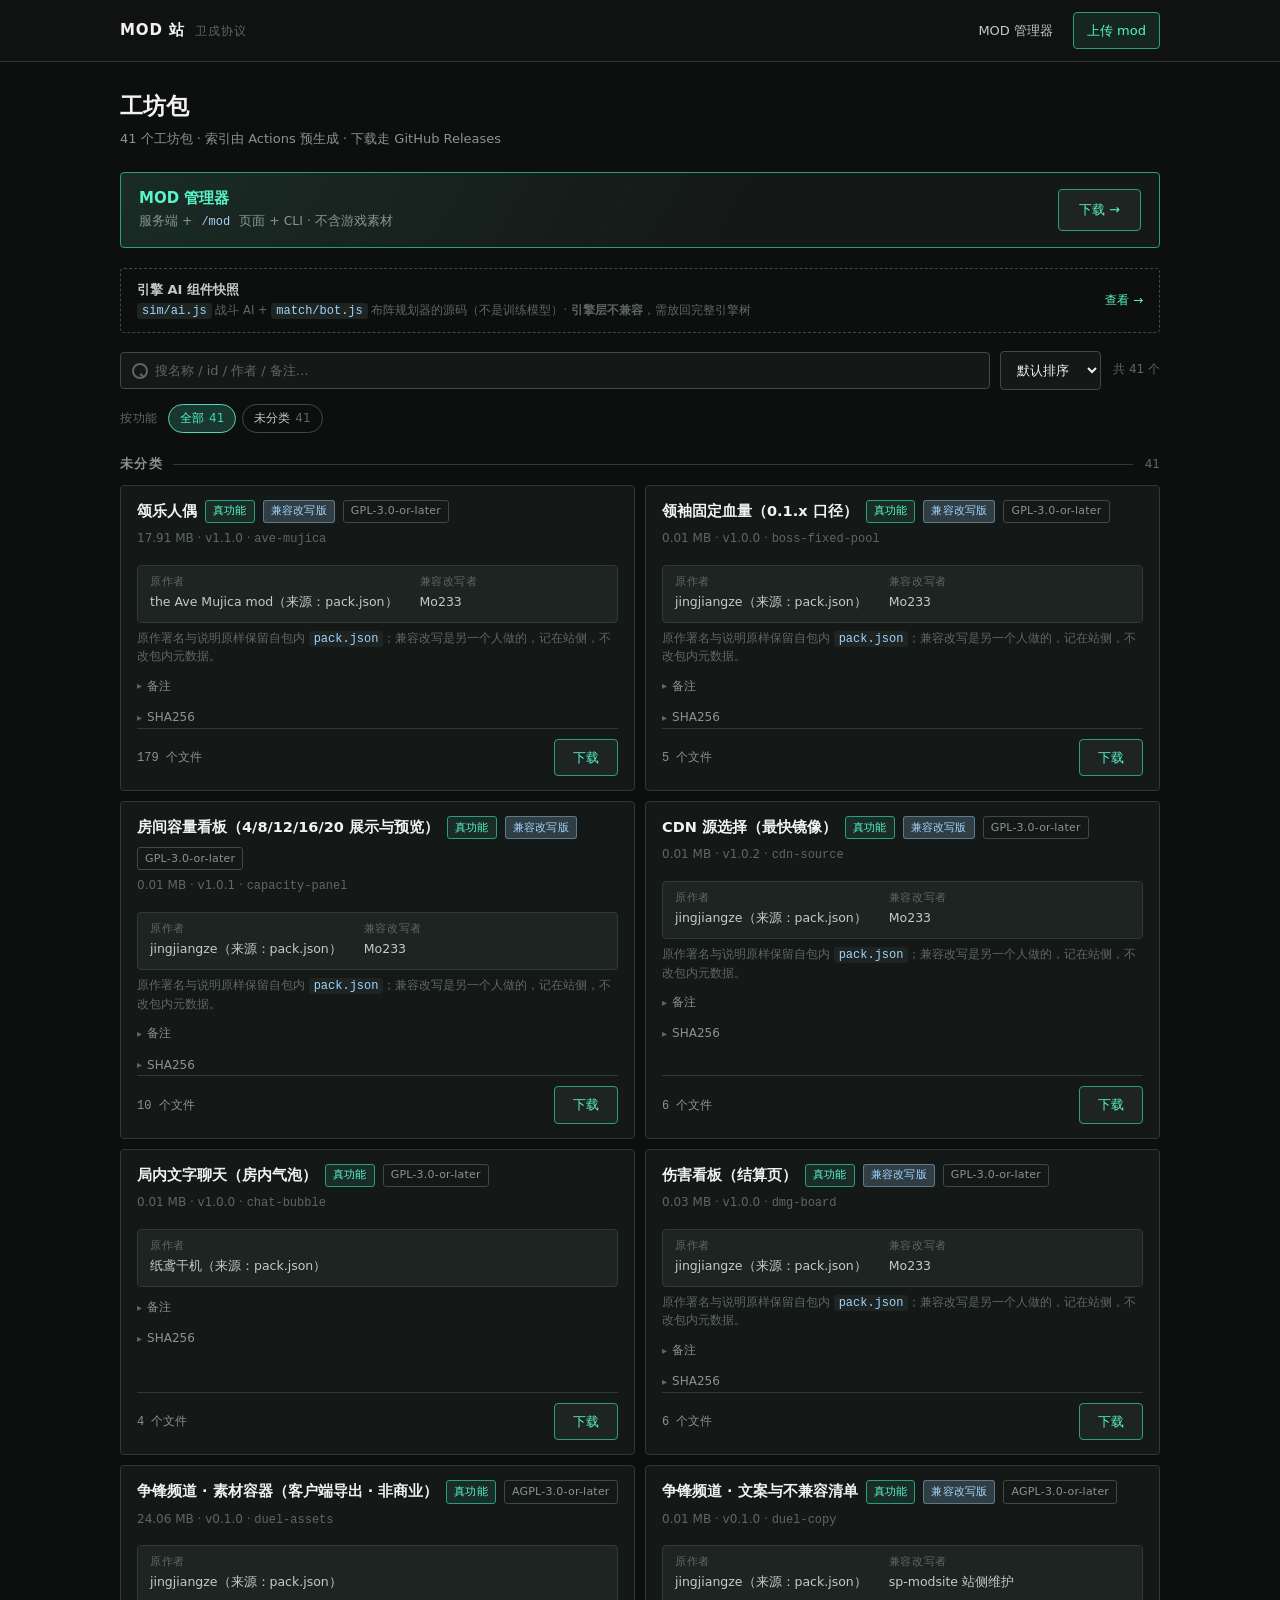
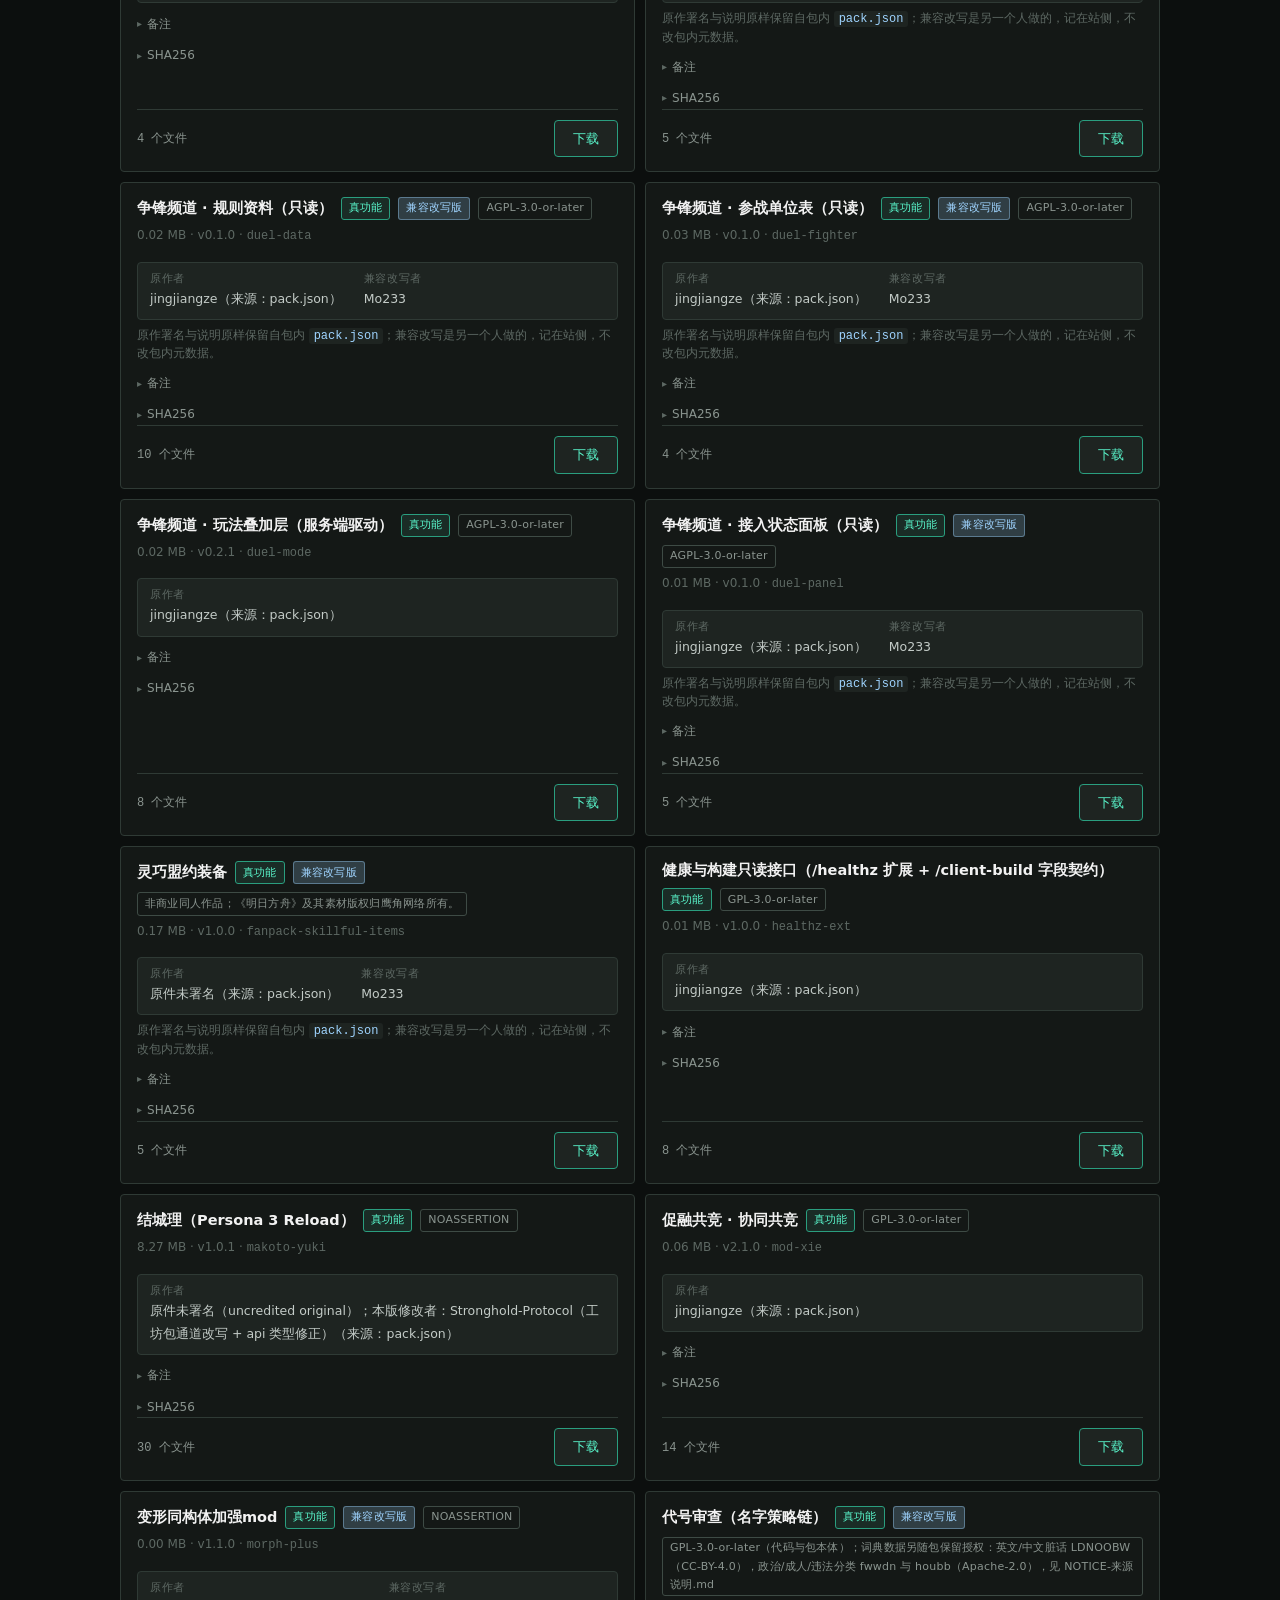
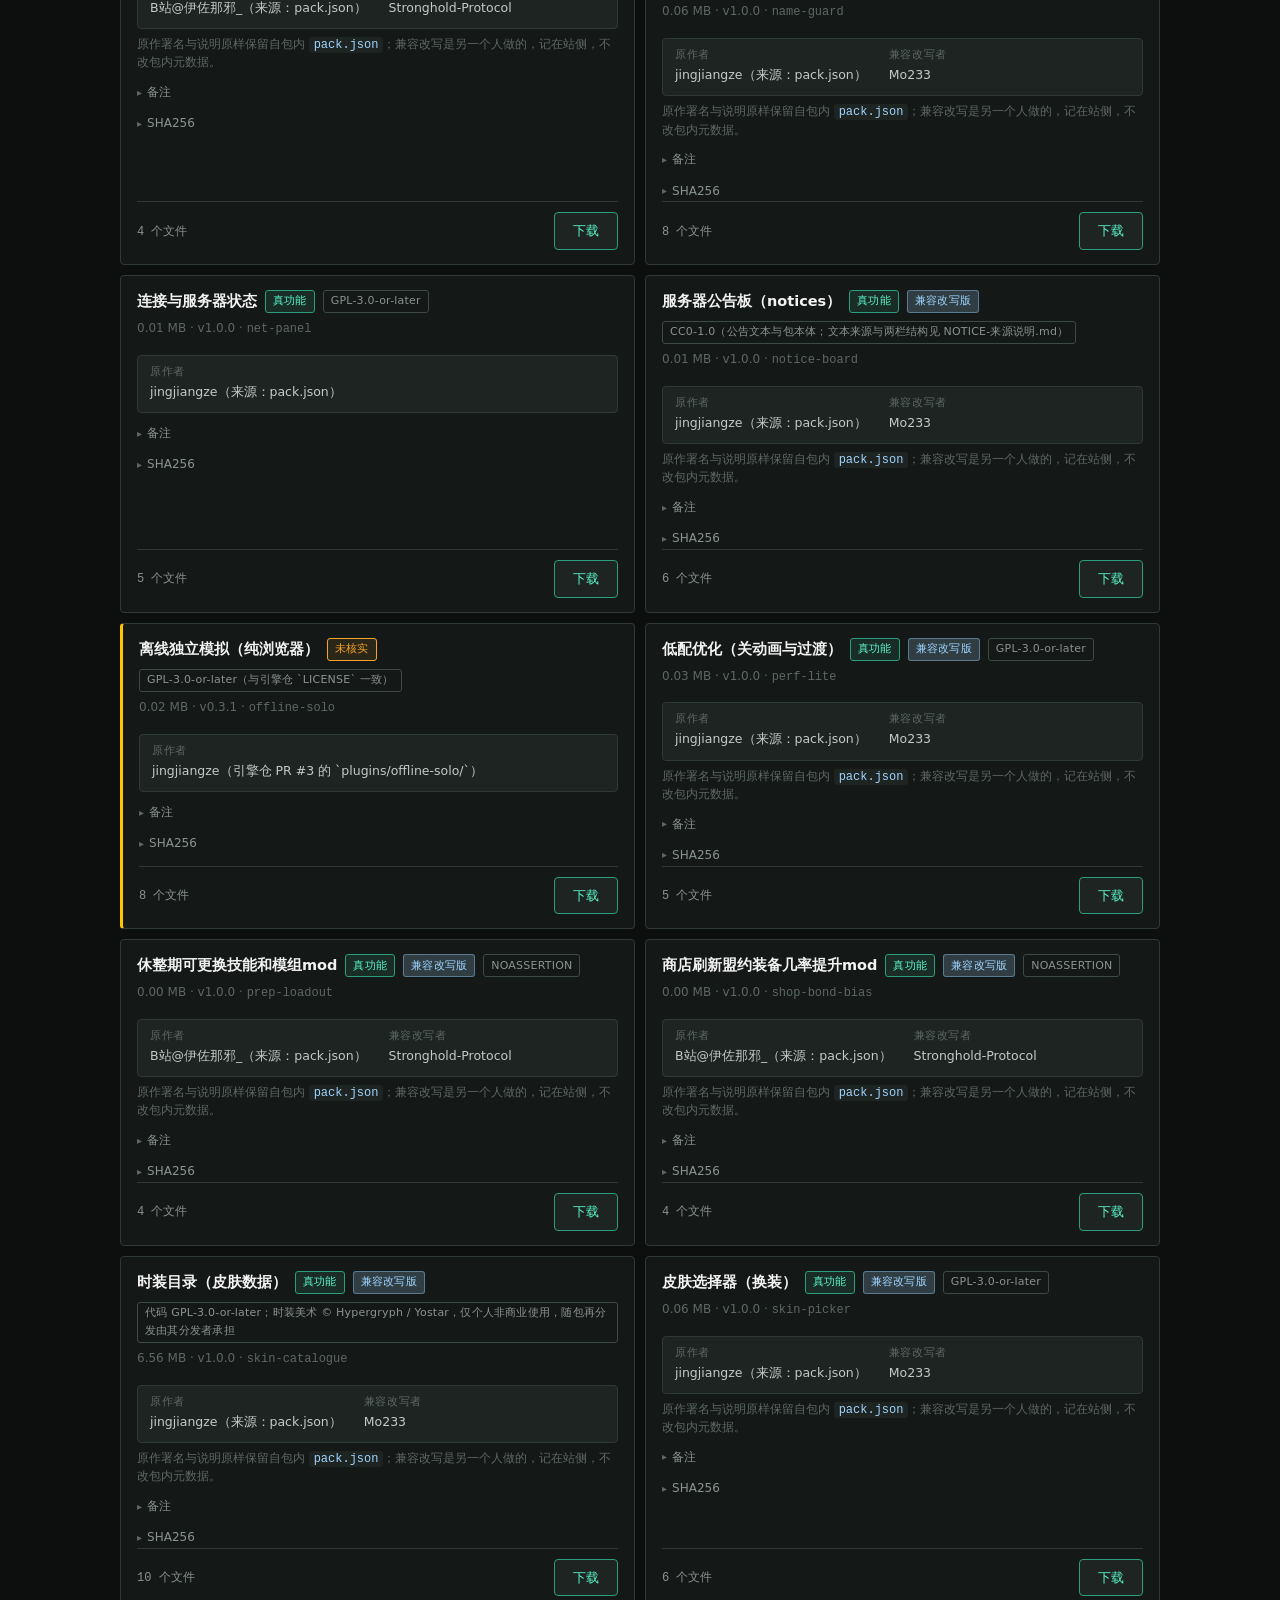
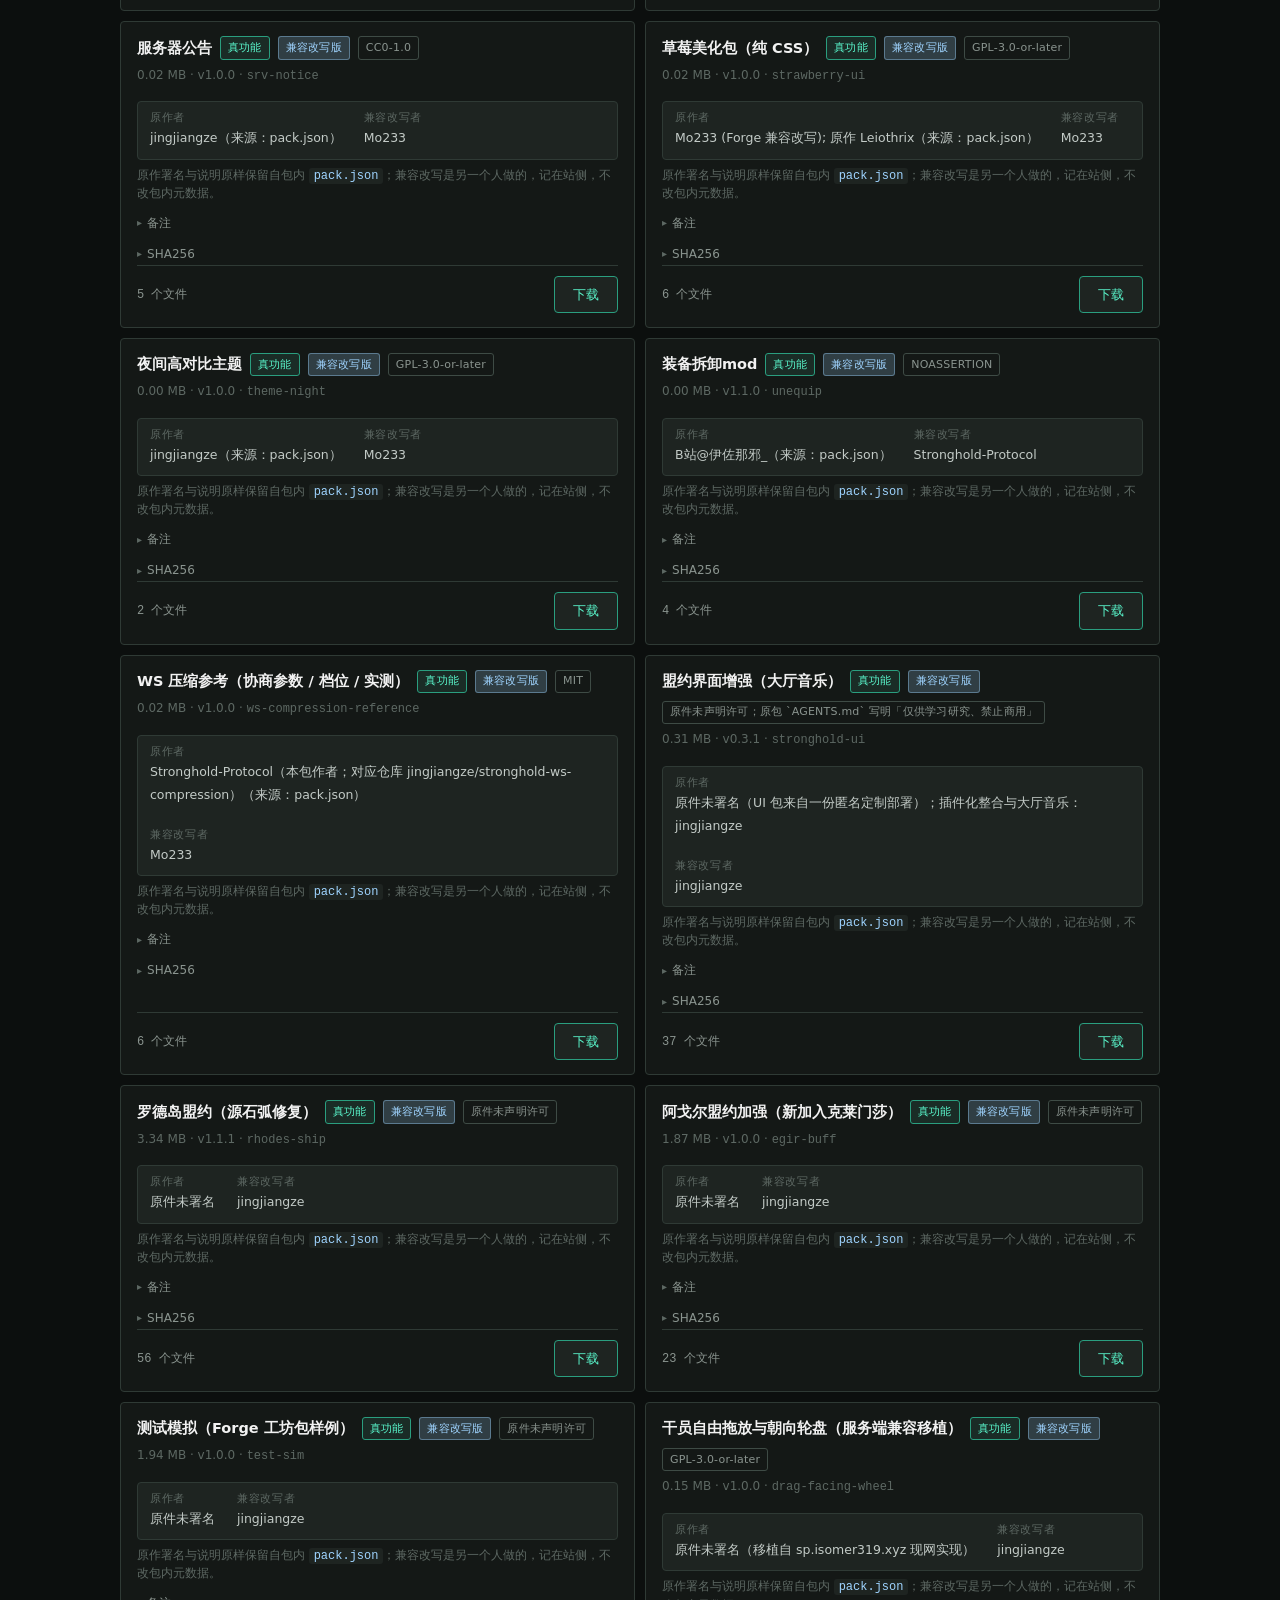
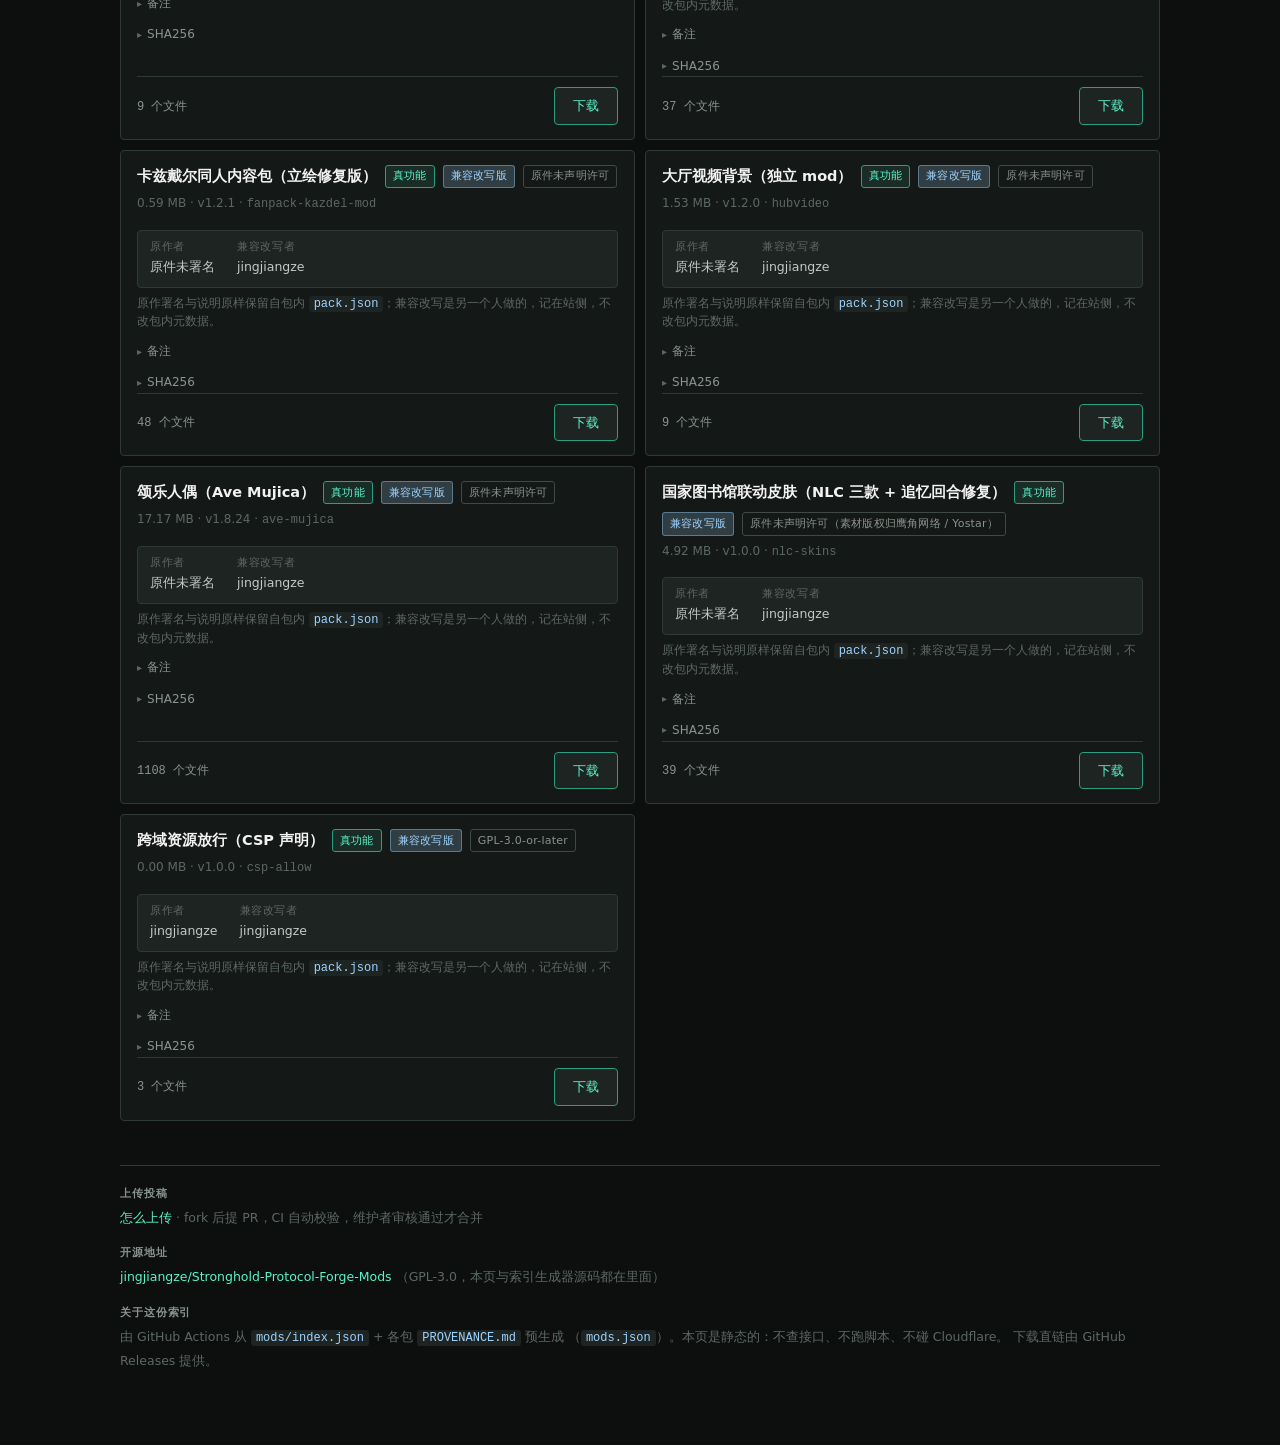
==== commit e1f8cc99: "feat(modsite): 首页加「引擎 AI 组件快照」入口（此前只在 /manager 页，首页无链接故看不到）；manager 页该区块加 id 供锚点跳转" ====
--- a/modsite/index.html
+++ b/modsite/index.html
@@ -65,6 +65,13 @@
 .mgr:hover .mgr__go{background:var(--mint-600);color:var(--text-on-mint);border-color:var(--mint-600)}
 
 /* ---- 工具条 ---- */
+/* 次要入口条：比 .mgr 轻，不抢主下载按钮的视觉 */
+.snap{display:flex;align-items:center;gap:14px;margin:0 0 18px;padding:12px 16px;
+  border:1px dashed var(--line-2);border-radius:var(--radius);background:transparent}
+.snap:hover{border-color:var(--mint-700);background:var(--bg-1)}
+.snap__t{font:600 13px var(--font-cjk);color:var(--text-md);margin:0}
+.snap__s{font-size:11.5px;color:var(--text-dim);margin:2px 0 0;line-height:1.6}
+.snap__go{margin-left:auto;flex:0 0 auto;font-size:12px;color:var(--mint-400);white-space:nowrap}
 .tools{display:flex;gap:10px;flex-wrap:wrap;align-items:center;margin:0 0 14px}
 .search{flex:1;min-width:200px;position:relative}
 .search input{
@@ -206,6 +213,17 @@
       <p class="mgr__s" id="mgrVer">服务端 + <code>/mod</code> 页面 + CLI · 不含游戏素材</p>
     </div>
     <span class="mgr__go">下载 →</span>
+  </a>
+
+  <a class="snap" href="manager#ai-snapshot">
+    <div>
+      <p class="snap__t">引擎 AI 组件快照</p>
+      <p class="snap__s">
+        <code>sim/ai.js</code> 战斗 AI + <code>match/bot.js</code> 布阵规划器的源码（不是训练模型）·
+        <b>引擎层不兼容</b>，需放回完整引擎树
+      </p>
+    </div>
+    <span class="snap__go">查看 →</span>
   </a>
 
   <div class="tools">
@@ -356,9 +374,7 @@
     return [m.id, m.name, m.note, m.notes, m.packId, m.author, m.compatAuthor, m.license]
       .filter(Boolean).join(' ').toLowerCase().includes(q);
   });
-  // 默认排序：新发布的优先（addedAt 降序；没有时间的老条目落到末尾，保持原顺序）
-  if (sort === '') hit = hit.slice().sort((a, b) => (b.addedAt || 0) - (a.addedAt || 0));
-  else if (sort === 'name') hit = hit.slice().sort((a, b) => String(a.name || a.id).localeCompare(String(b.name || b.id), 'zh'));
+  if (sort === 'name') hit = hit.slice().sort((a, b) => String(a.name || a.id).localeCompare(String(b.name || b.id), 'zh'));
   else if (sort === 'size-desc') hit = hit.slice().sort((a, b) => (b.sizeBytes || 0) - (a.sizeBytes || 0));
   else if (sort === 'new') hit = hit.slice().sort((a, b) => String(b.version || '').localeCompare(String(a.version || ''), 'zh', { numeric: true }));
 
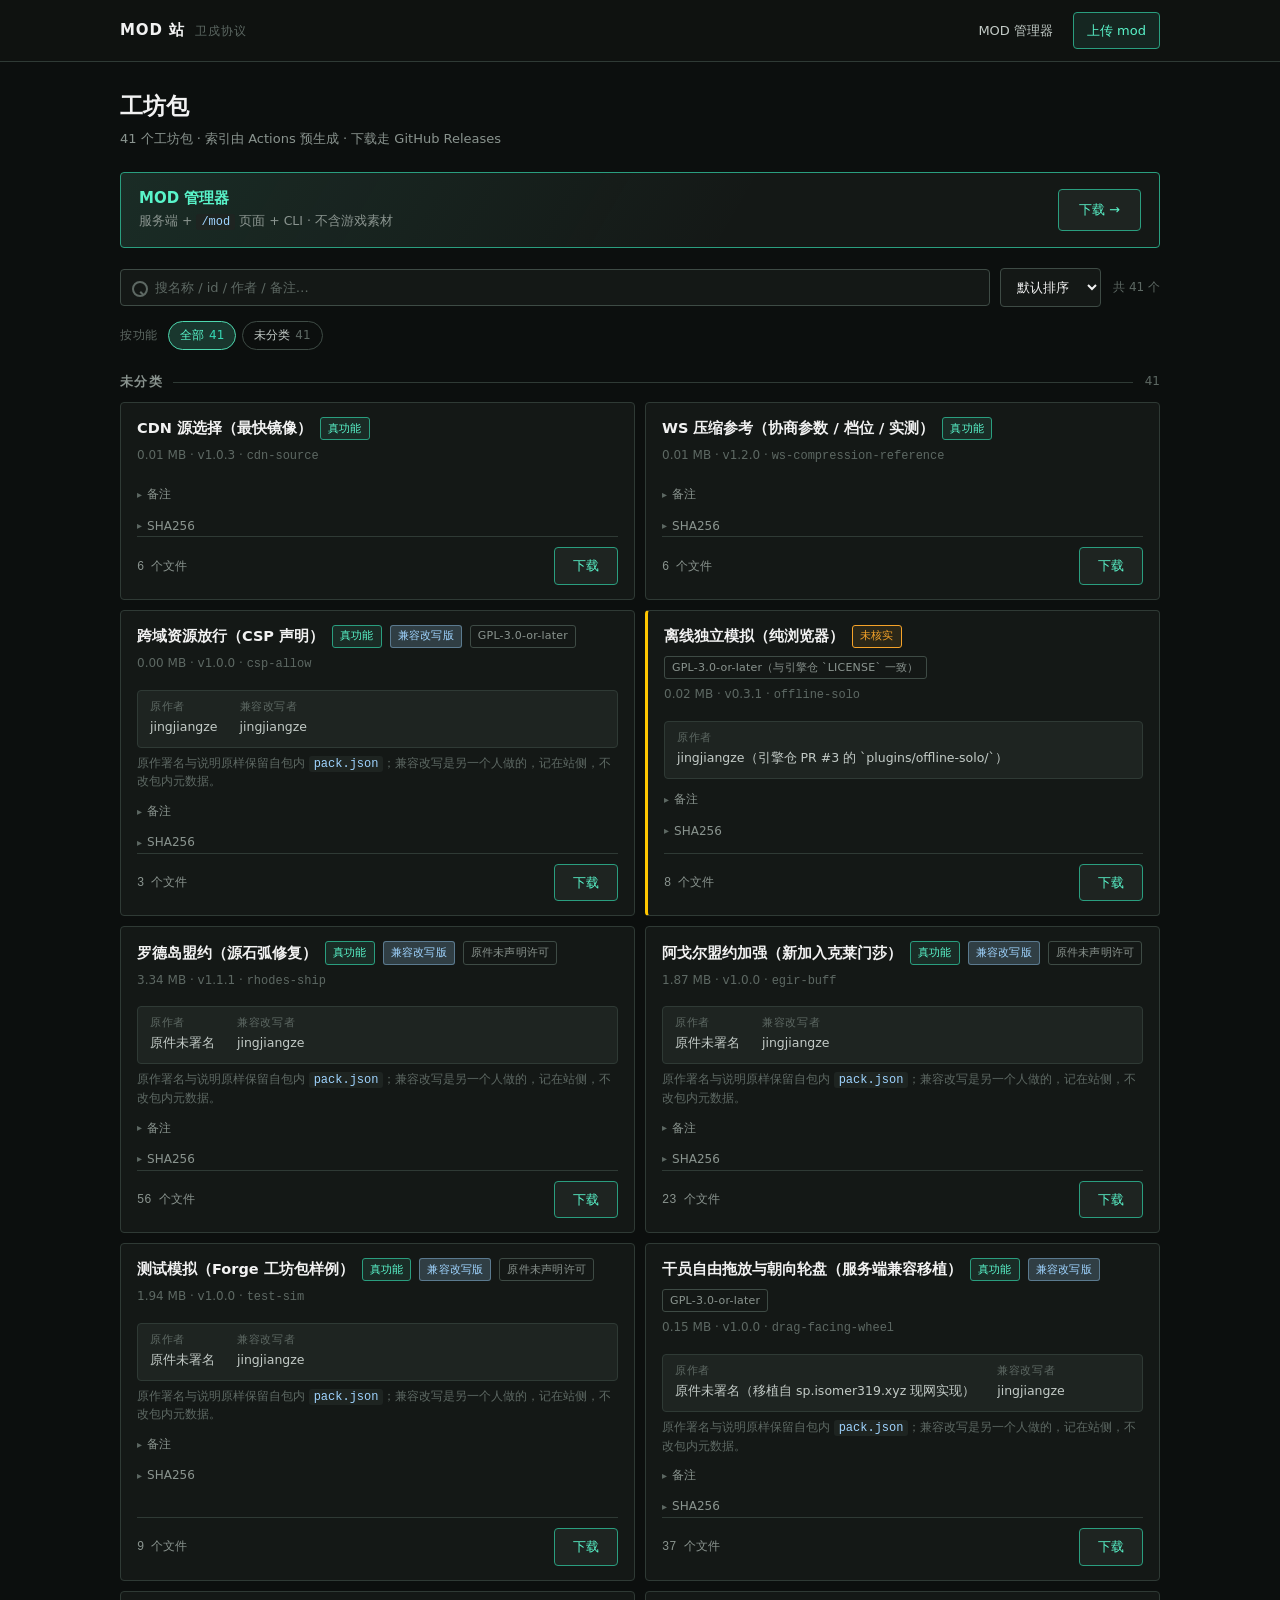
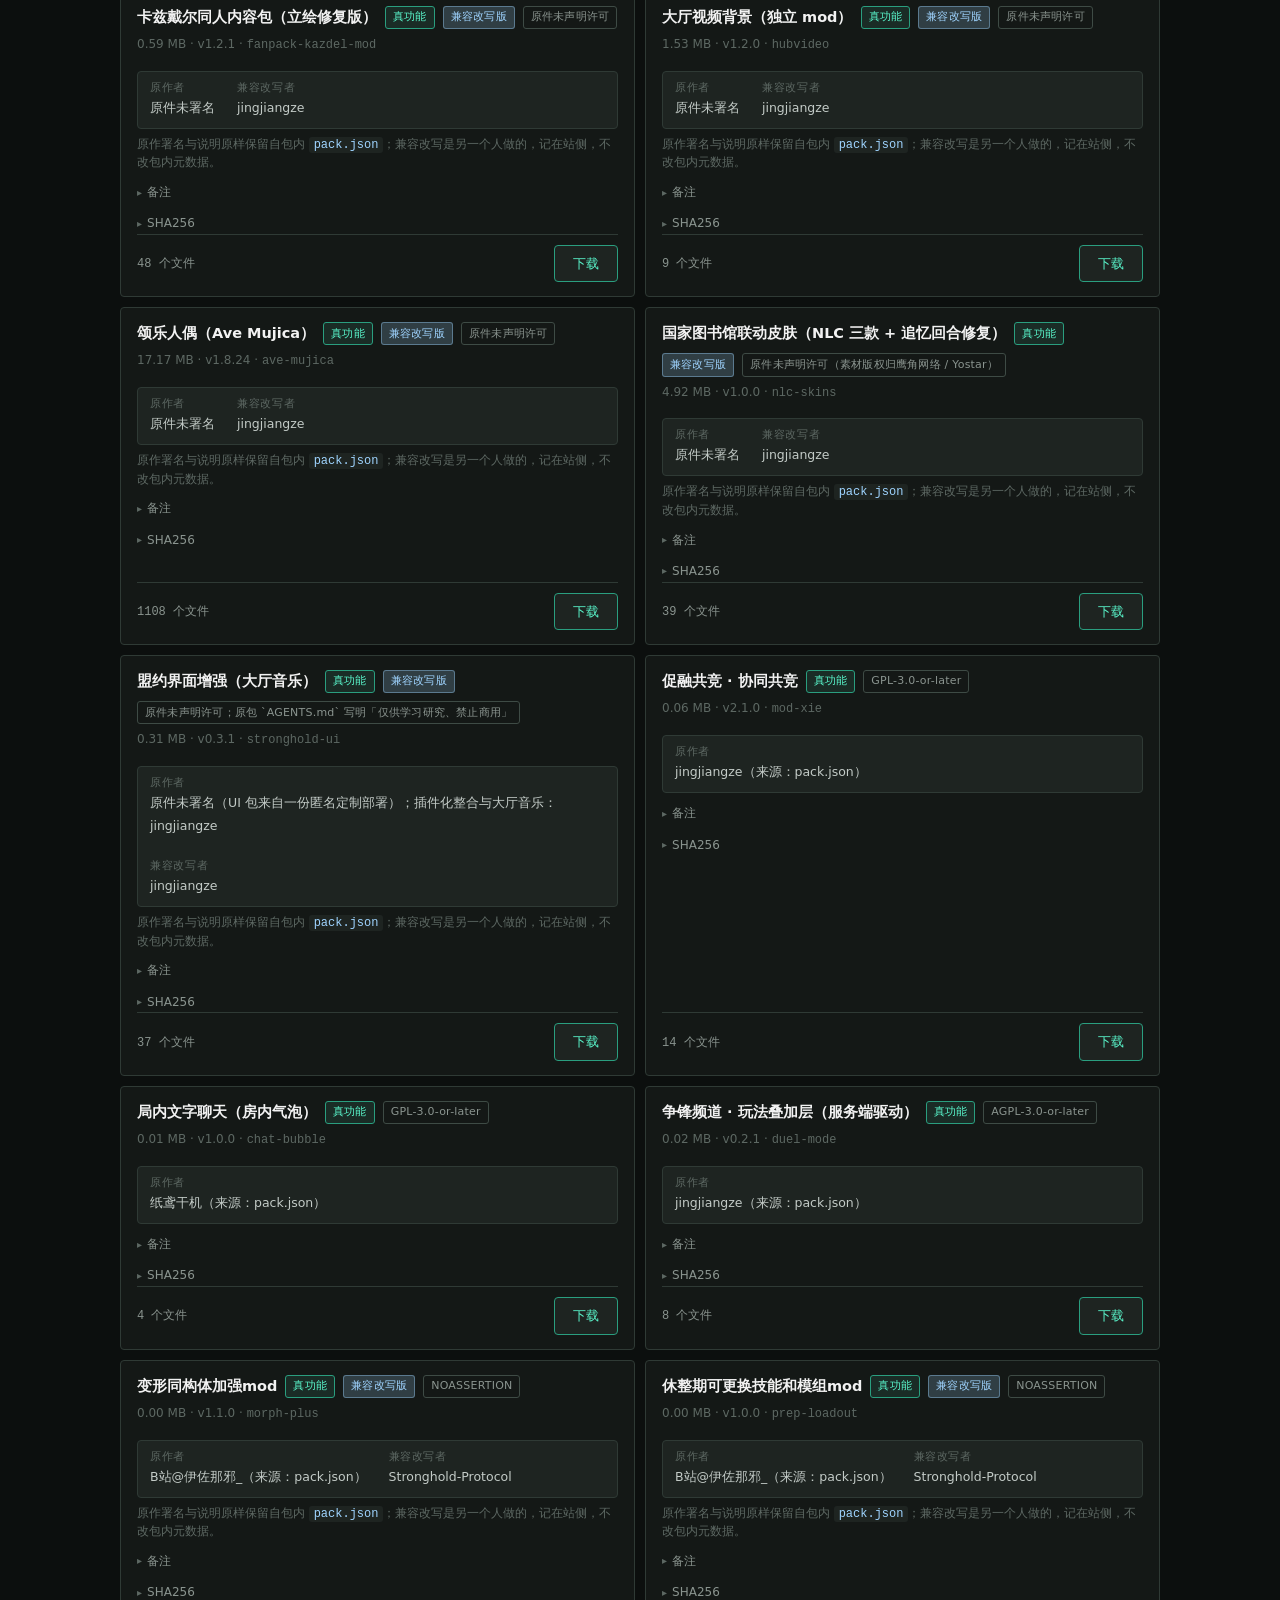
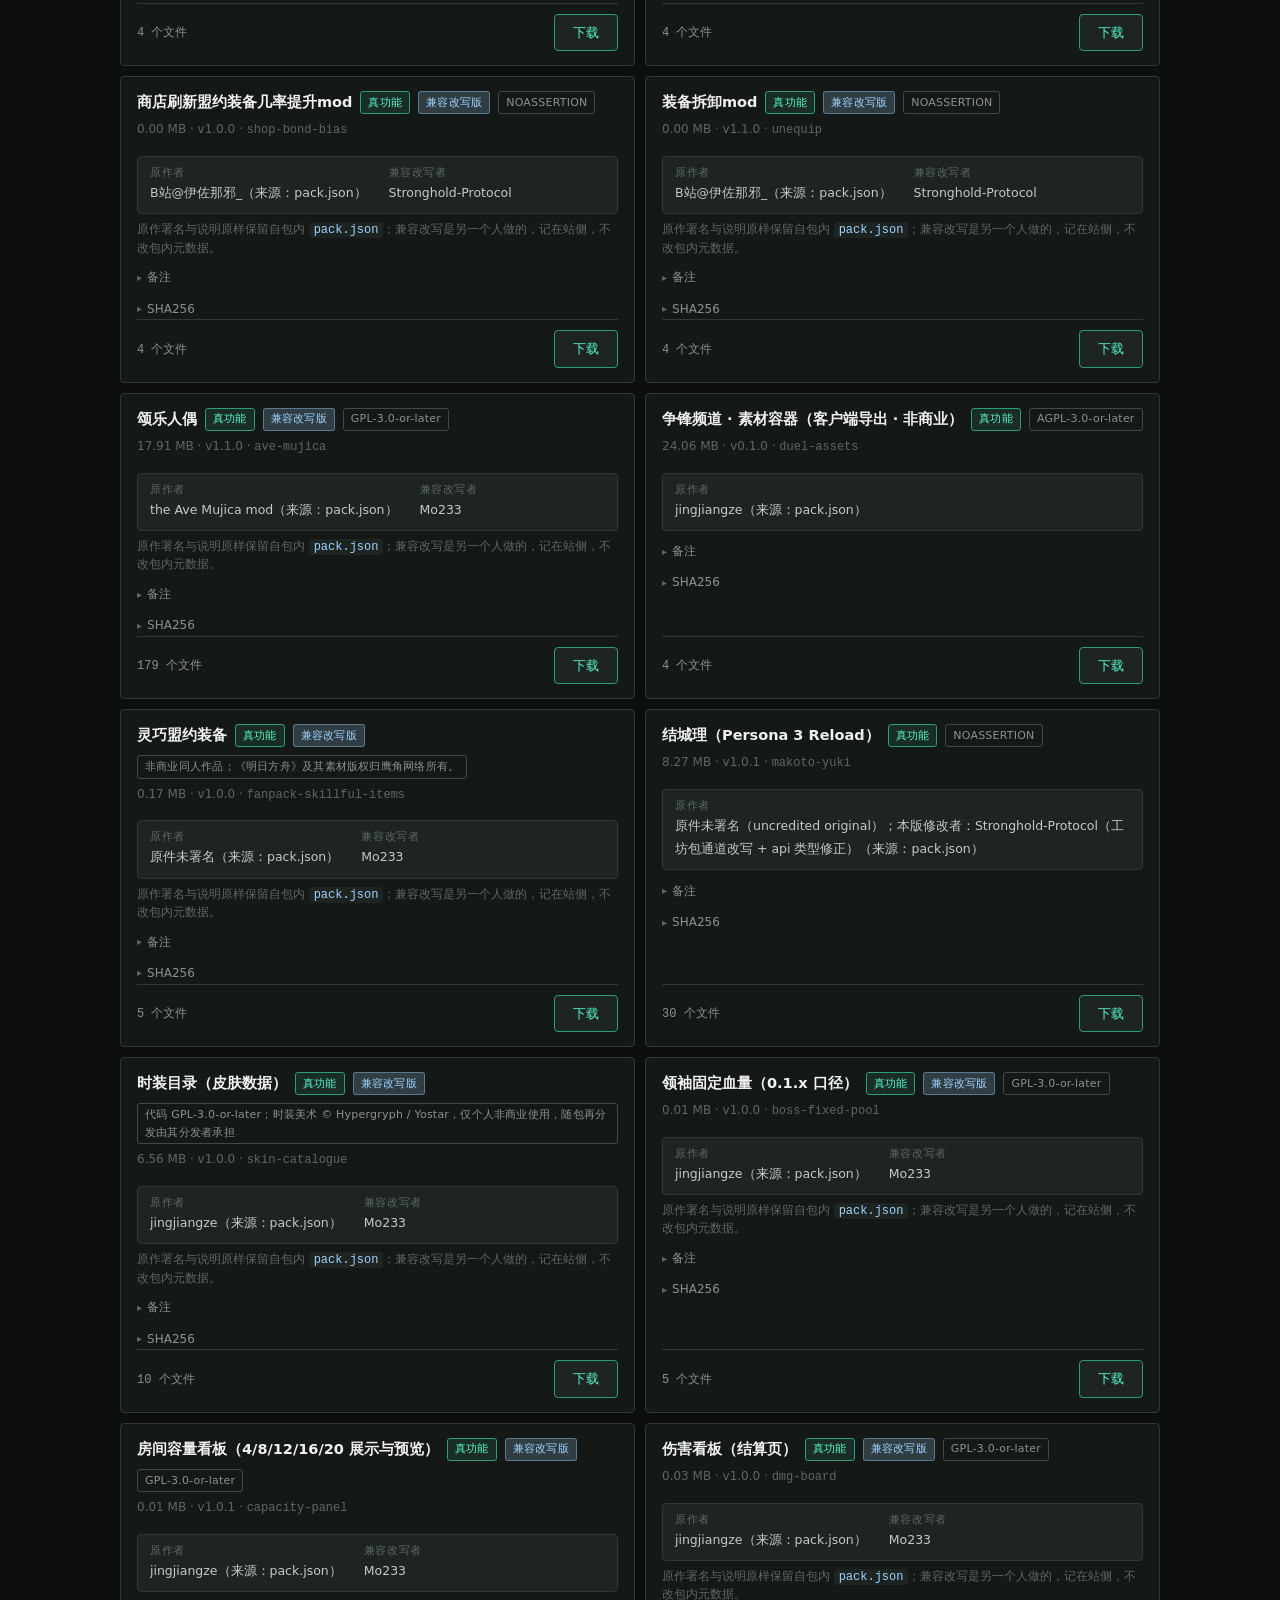
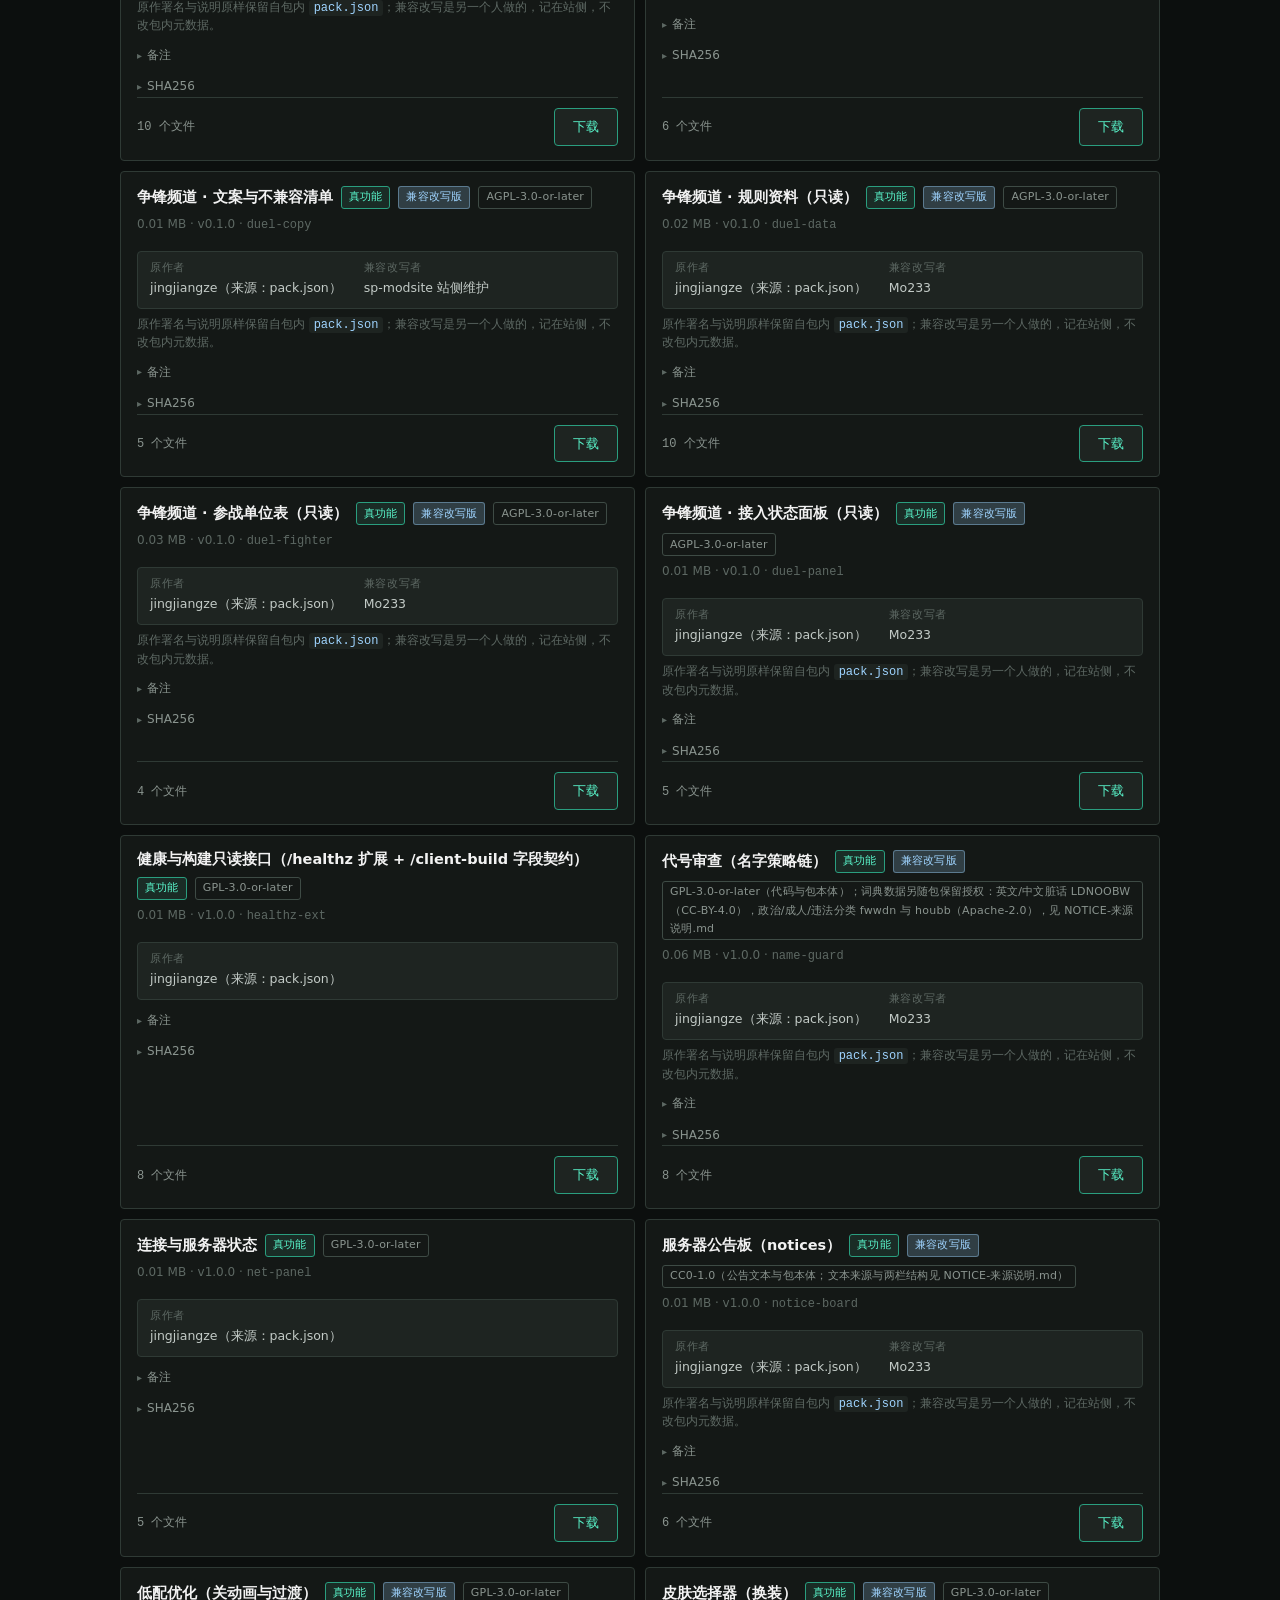
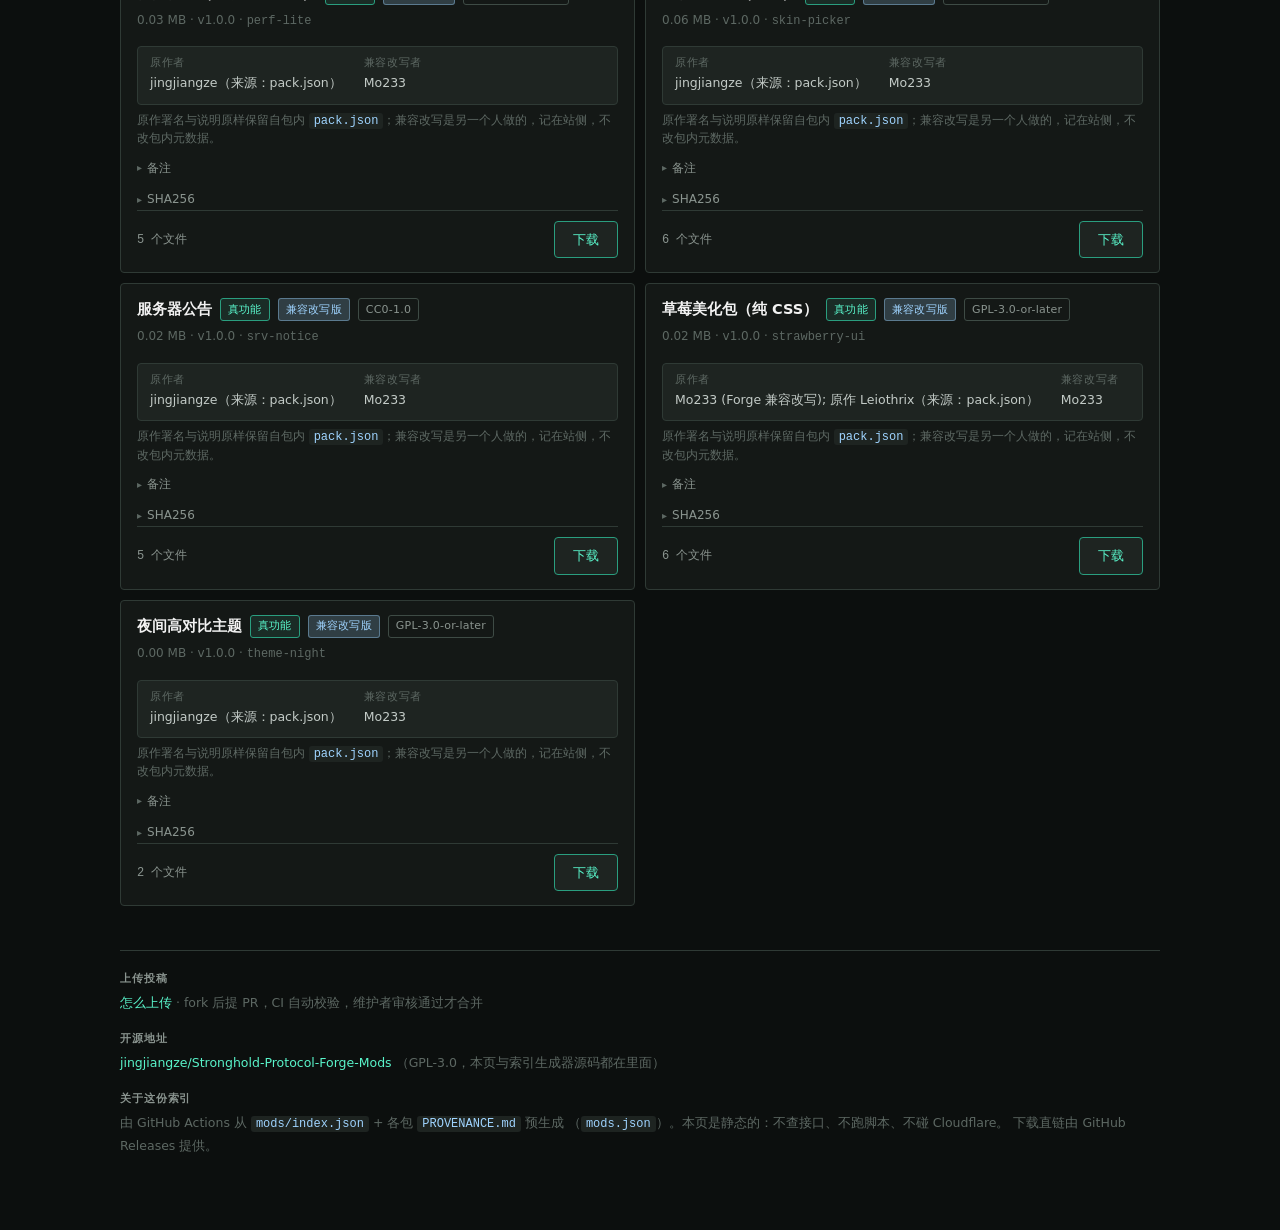
==== commit 5bf4ee44: "revert(modsite): 撤掉「引擎 AI 组件快照」入口与区块 业主改方向：快照要作为一条不兼容 mod 进 mod 列表，不放在管理器页。  撤掉本次两个提交：   e1f8cc99 首页" ====
--- a/modsite/index.html
+++ b/modsite/index.html
@@ -65,13 +65,6 @@
 .mgr:hover .mgr__go{background:var(--mint-600);color:var(--text-on-mint);border-color:var(--mint-600)}
 
 /* ---- 工具条 ---- */
-/* 次要入口条：比 .mgr 轻，不抢主下载按钮的视觉 */
-.snap{display:flex;align-items:center;gap:14px;margin:0 0 18px;padding:12px 16px;
-  border:1px dashed var(--line-2);border-radius:var(--radius);background:transparent}
-.snap:hover{border-color:var(--mint-700);background:var(--bg-1)}
-.snap__t{font:600 13px var(--font-cjk);color:var(--text-md);margin:0}
-.snap__s{font-size:11.5px;color:var(--text-dim);margin:2px 0 0;line-height:1.6}
-.snap__go{margin-left:auto;flex:0 0 auto;font-size:12px;color:var(--mint-400);white-space:nowrap}
 .tools{display:flex;gap:10px;flex-wrap:wrap;align-items:center;margin:0 0 14px}
 .search{flex:1;min-width:200px;position:relative}
 .search input{
@@ -213,17 +206,6 @@
       <p class="mgr__s" id="mgrVer">服务端 + <code>/mod</code> 页面 + CLI · 不含游戏素材</p>
     </div>
     <span class="mgr__go">下载 →</span>
-  </a>
-
-  <a class="snap" href="manager#ai-snapshot">
-    <div>
-      <p class="snap__t">引擎 AI 组件快照</p>
-      <p class="snap__s">
-        <code>sim/ai.js</code> 战斗 AI + <code>match/bot.js</code> 布阵规划器的源码（不是训练模型）·
-        <b>引擎层不兼容</b>，需放回完整引擎树
-      </p>
-    </div>
-    <span class="snap__go">查看 →</span>
   </a>
 
   <div class="tools">
@@ -374,7 +356,9 @@
     return [m.id, m.name, m.note, m.notes, m.packId, m.author, m.compatAuthor, m.license]
       .filter(Boolean).join(' ').toLowerCase().includes(q);
   });
-  if (sort === 'name') hit = hit.slice().sort((a, b) => String(a.name || a.id).localeCompare(String(b.name || b.id), 'zh'));
+  // 默认排序：新发布的优先（addedAt 降序；没有时间的老条目落到末尾，保持原顺序）
+  if (sort === '') hit = hit.slice().sort((a, b) => (b.addedAt || 0) - (a.addedAt || 0));
+  else if (sort === 'name') hit = hit.slice().sort((a, b) => String(a.name || a.id).localeCompare(String(b.name || b.id), 'zh'));
   else if (sort === 'size-desc') hit = hit.slice().sort((a, b) => (b.sizeBytes || 0) - (a.sizeBytes || 0));
   else if (sort === 'new') hit = hit.slice().sort((a, b) => String(b.version || '').localeCompare(String(a.version || ''), 'zh', { numeric: true }));
 
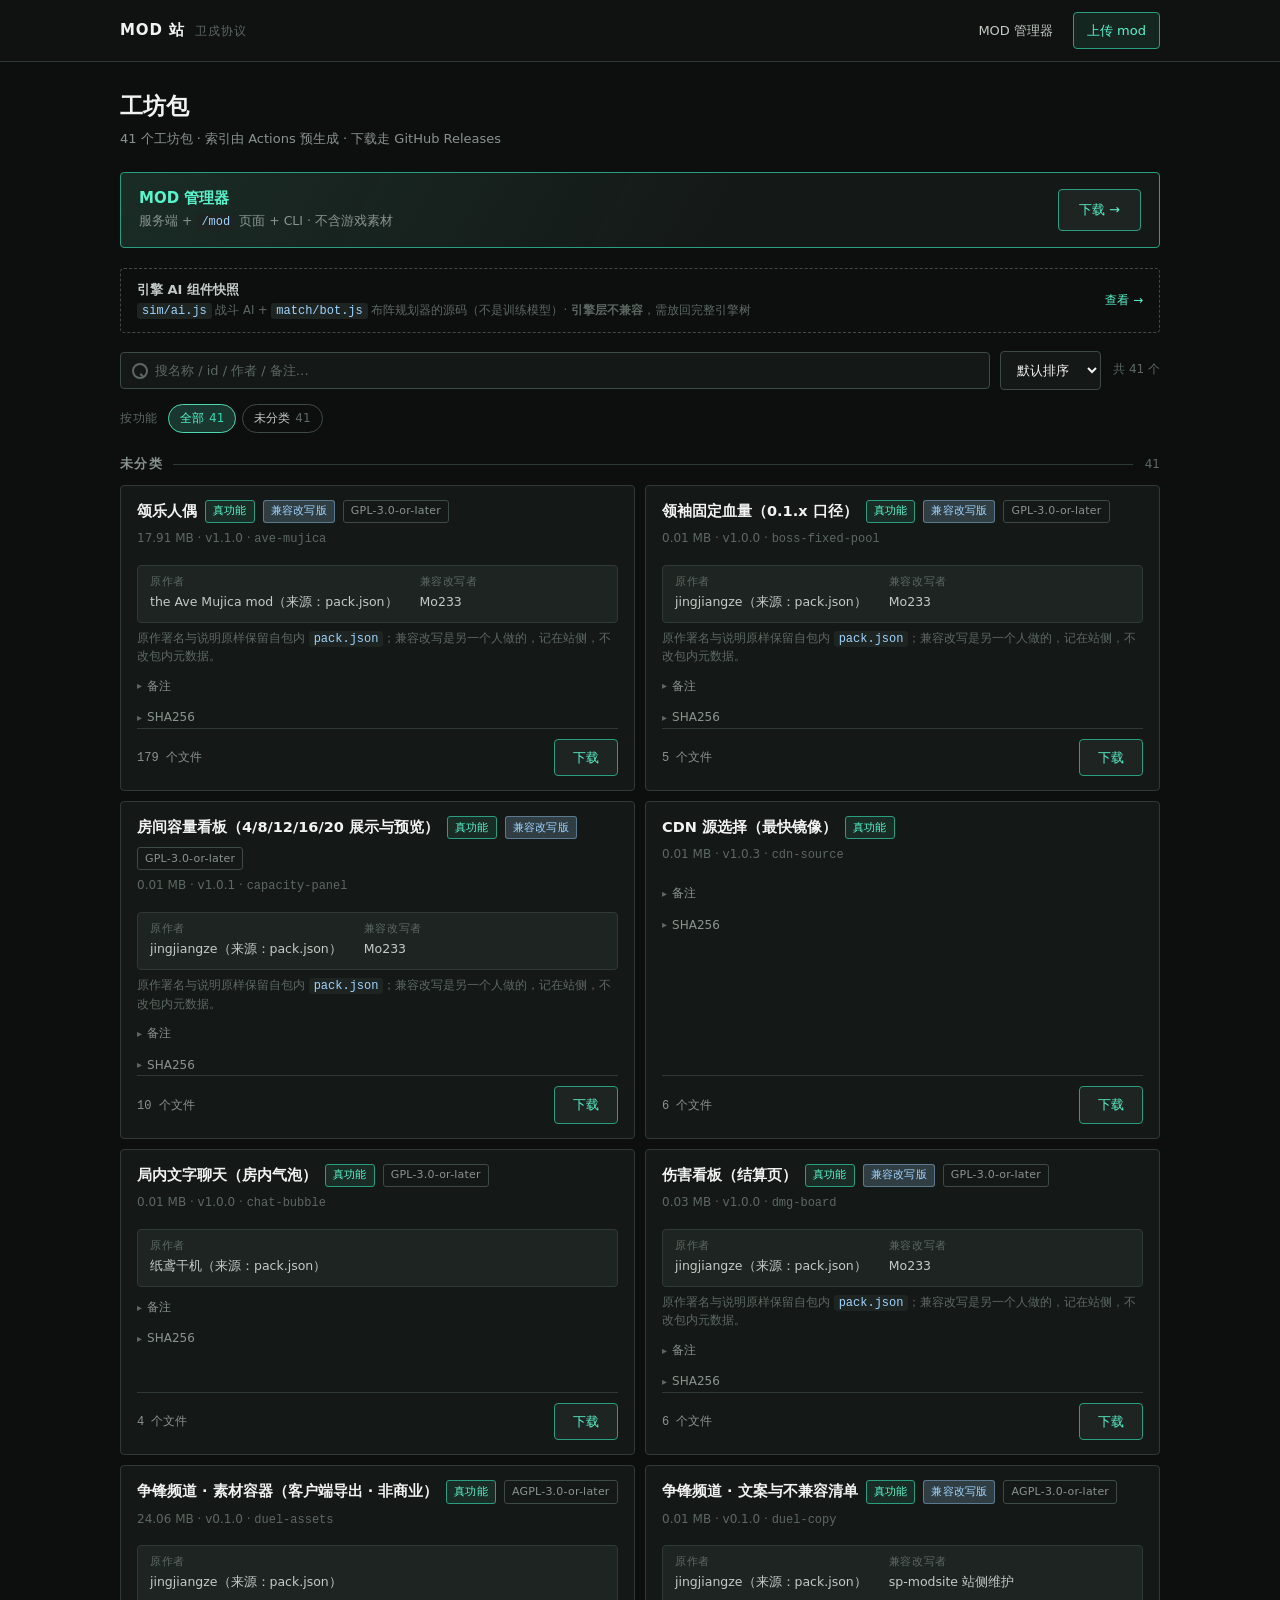
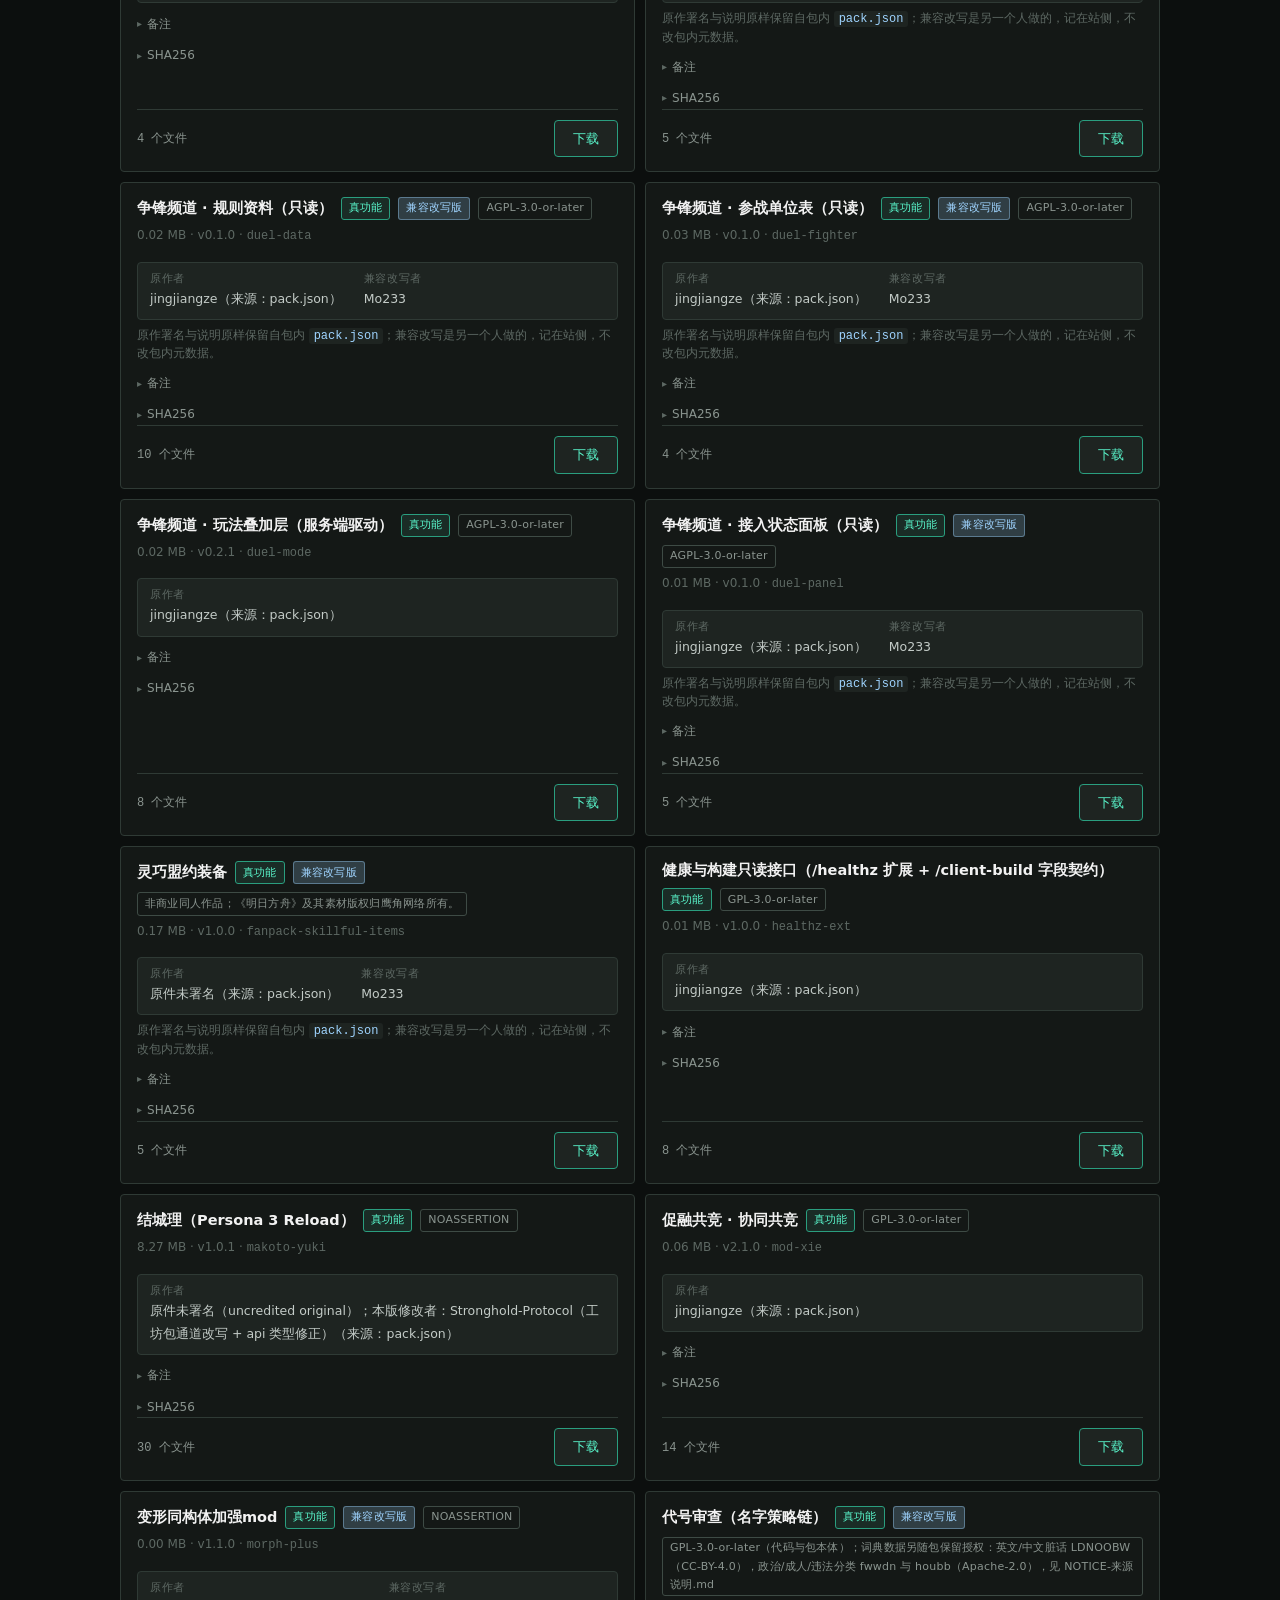
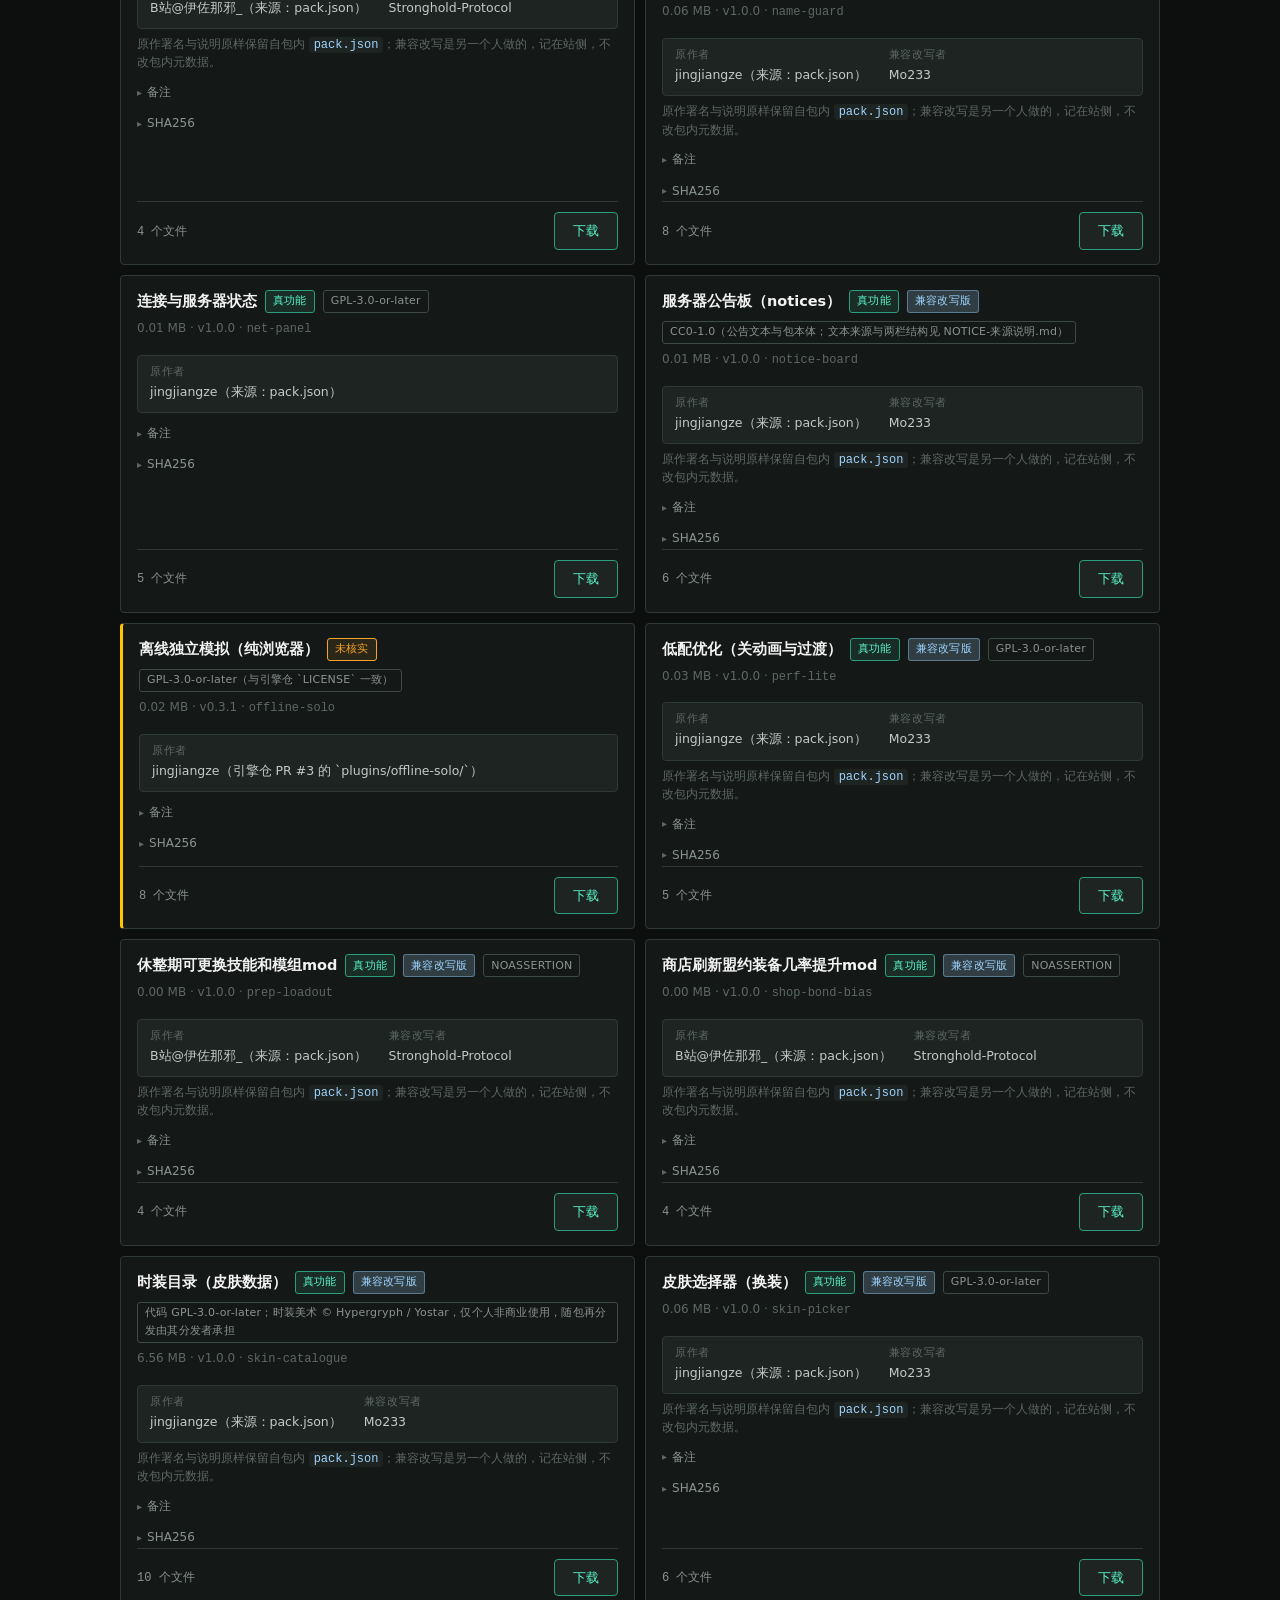
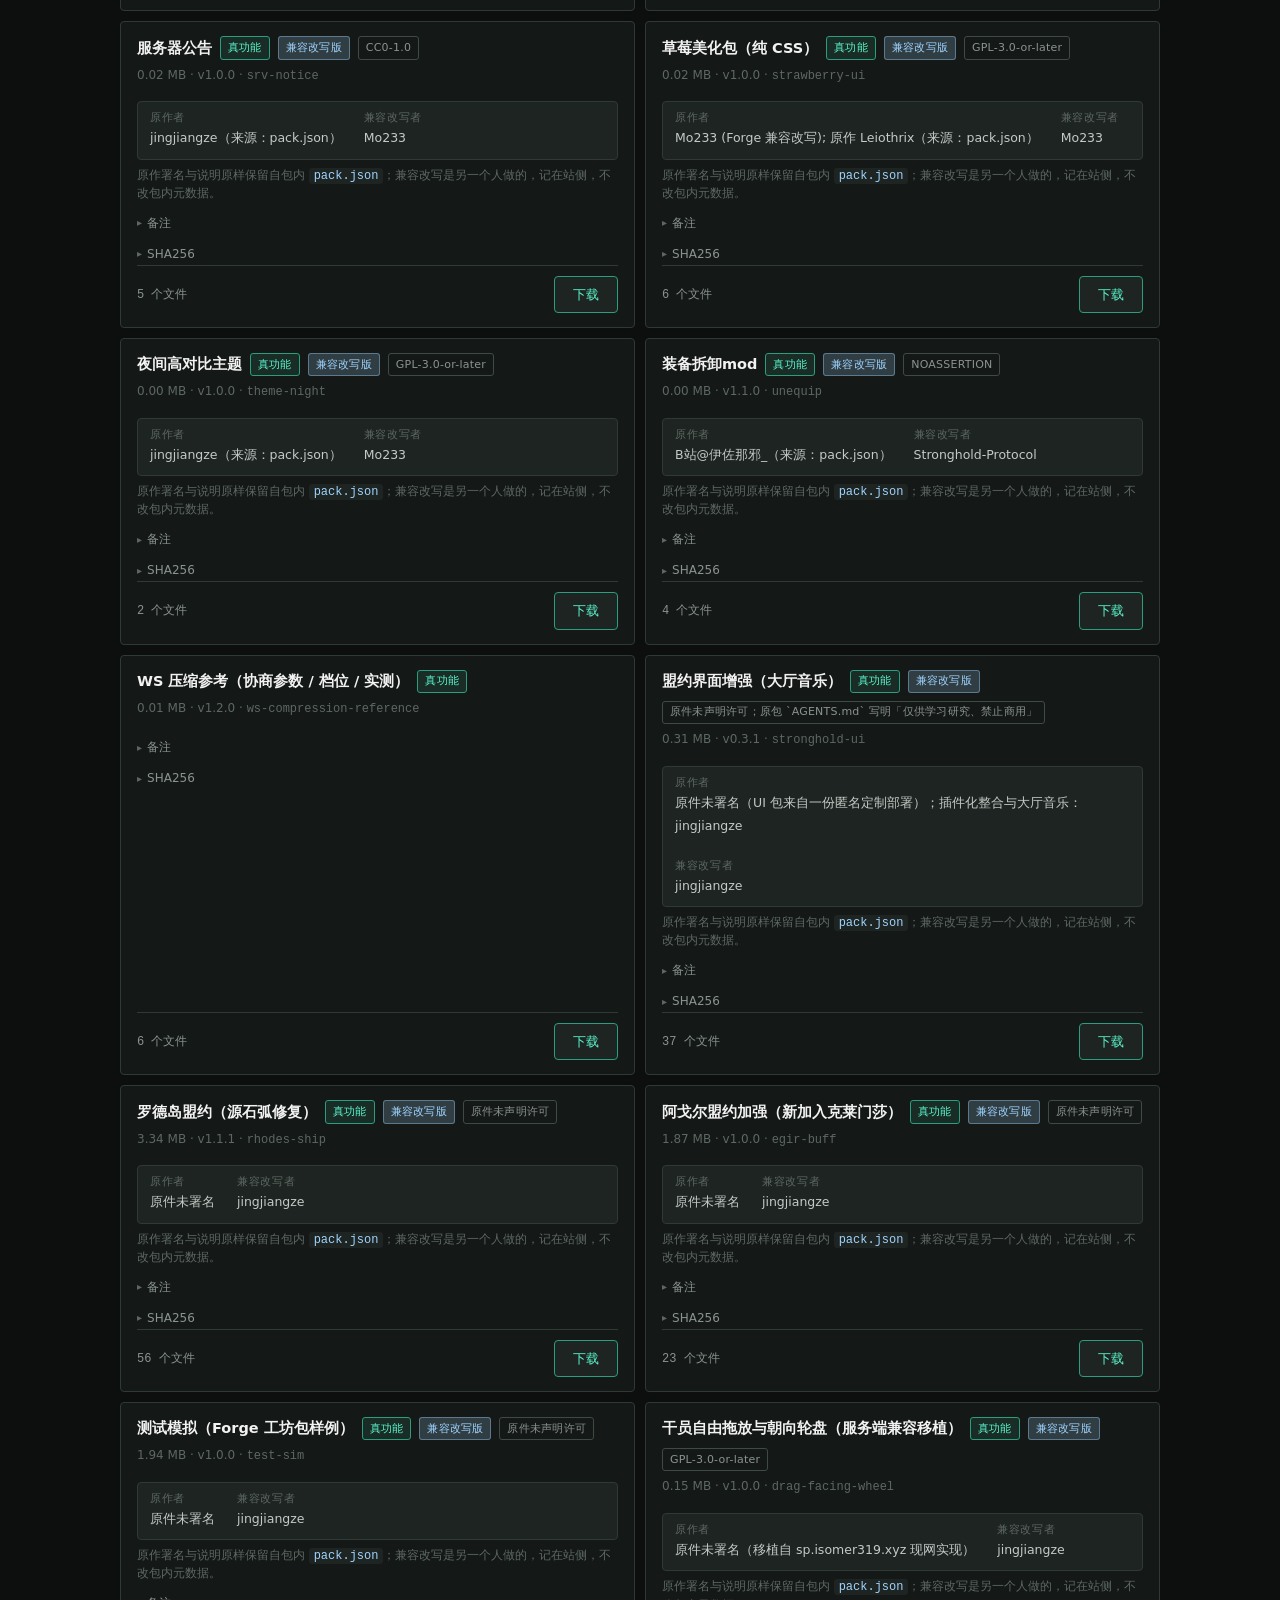
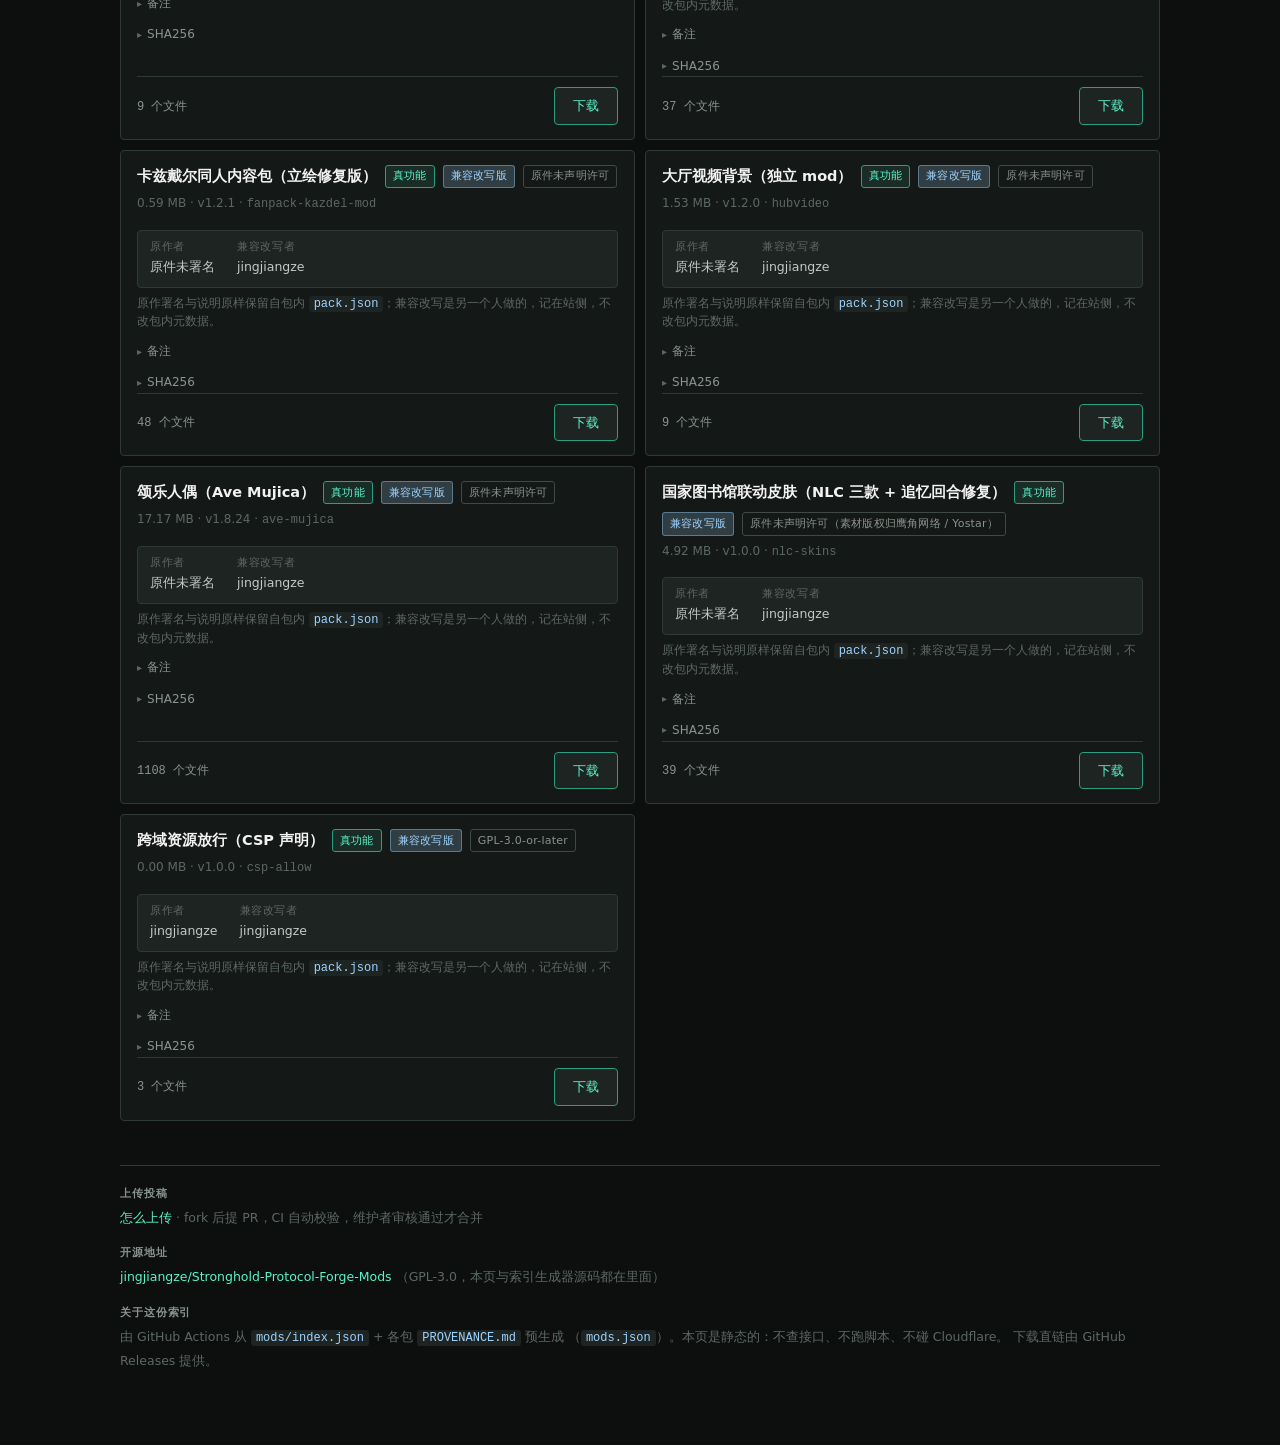
==== commit 5a8c57f8: "feat(modsite): 加「不兼容 / 参考件」分组（extras/，不经闸门） 业主选定方案：引擎 AI 等件作为一条不兼容 mod 发布，但不进 mods/index.json。  为什么单" ====
--- a/modsite/index.html
+++ b/modsite/index.html
@@ -65,6 +65,13 @@
 .mgr:hover .mgr__go{background:var(--mint-600);color:var(--text-on-mint);border-color:var(--mint-600)}
 
 /* ---- 工具条 ---- */
+/* 次要入口条：比 .mgr 轻，不抢主下载按钮的视觉 */
+.snap{display:flex;align-items:center;gap:14px;margin:0 0 18px;padding:12px 16px;
+  border:1px dashed var(--line-2);border-radius:var(--radius);background:transparent}
+.snap:hover{border-color:var(--mint-700);background:var(--bg-1)}
+.snap__t{font:600 13px var(--font-cjk);color:var(--text-md);margin:0}
+.snap__s{font-size:11.5px;color:var(--text-dim);margin:2px 0 0;line-height:1.6}
+.snap__go{margin-left:auto;flex:0 0 auto;font-size:12px;color:var(--mint-400);white-space:nowrap}
 .tools{display:flex;gap:10px;flex-wrap:wrap;align-items:center;margin:0 0 14px}
 .search{flex:1;min-width:200px;position:relative}
 .search input{
@@ -160,6 +167,19 @@
   font-size:13px;white-space:nowrap}
 .dl:hover{background:var(--mint-600);color:var(--text-on-mint);border-color:var(--mint-600)}
 
+/* 「不兼容 / 参考件」分组：虚线 + 琥珀边，视觉上就与能装的 mod 区分开 */
+.refsec{margin:26px 0 0}
+.refsec__h{display:flex;align-items:center;gap:10px;margin:0 0 10px}
+.refsec__h h2{margin:0;font:600 12.5px var(--font-label);letter-spacing:.1em;
+  text-transform:uppercase;color:var(--amber)}
+.refsec__h .line{flex:1;height:1px;background:var(--line)}
+.refcard{background:transparent;border:1px dashed var(--line-2);border-radius:var(--radius);
+  padding:13px 15px;margin:0 0 8px}
+.refcard:hover{border-color:var(--amber)}
+.refcard__head{display:flex;align-items:center;gap:8px;flex-wrap:wrap;margin:0 0 5px}
+.refcard__name{margin:0;font:600 14px var(--font-cjk);color:var(--text-hi)}
+.refcard__kv{font-size:11.5px;color:var(--text-dim);margin:0 0 6px}
+.refwarn{font-size:12.5px;color:var(--amber);margin:0;line-height:1.7}
 .empty{padding:44px 20px;text-align:center;color:var(--text-dim);font-size:13px}
 .empty b{display:block;color:var(--text-lo);margin-bottom:6px;font-weight:500}
 
@@ -208,6 +228,17 @@
     <span class="mgr__go">下载 →</span>
   </a>
 
+  <a class="snap" href="manager#ai-snapshot">
+    <div>
+      <p class="snap__t">引擎 AI 组件快照</p>
+      <p class="snap__s">
+        <code>sim/ai.js</code> 战斗 AI + <code>match/bot.js</code> 布阵规划器的源码（不是训练模型）·
+        <b>引擎层不兼容</b>，需放回完整引擎树
+      </p>
+    </div>
+    <span class="snap__go">查看 →</span>
+  </a>
+
   <div class="tools">
     <div class="search">
       <input type="search" id="q" placeholder="搜名称 / id / 作者 / 备注…" autocomplete="off">
@@ -224,6 +255,18 @@
   <div class="bar" id="funcbar"></div>
 
   <div id="list"><div class="empty">载入中…</div></div>
+
+  <section class="refsec" id="refs" hidden>
+    <div class="refsec__h">
+      <h2>不兼容 / 参考件</h2><span class="line"></span>
+      <span class="count" id="refsCount"></span>
+    </div>
+    <p class="dim" style="margin:0 0 10px;font-size:12px;line-height:1.7">
+      这些件<b>装不上引擎</b>，只作参考：要么依赖闭包太大（≈整个引擎），要么不是工坊包形态。
+      下载后按包内路径放回<b>版本相同</b>的完整检出，不要当 mod 装。
+    </p>
+    <div id="refsList"></div>
+  </section>
 
   <footer>
     <div class="fblock">
@@ -356,9 +399,7 @@
     return [m.id, m.name, m.note, m.notes, m.packId, m.author, m.compatAuthor, m.license]
       .filter(Boolean).join(' ').toLowerCase().includes(q);
   });
-  // 默认排序：新发布的优先（addedAt 降序；没有时间的老条目落到末尾，保持原顺序）
-  if (sort === '') hit = hit.slice().sort((a, b) => (b.addedAt || 0) - (a.addedAt || 0));
-  else if (sort === 'name') hit = hit.slice().sort((a, b) => String(a.name || a.id).localeCompare(String(b.name || b.id), 'zh'));
+  if (sort === 'name') hit = hit.slice().sort((a, b) => String(a.name || a.id).localeCompare(String(b.name || b.id), 'zh'));
   else if (sort === 'size-desc') hit = hit.slice().sort((a, b) => (b.sizeBytes || 0) - (a.sizeBytes || 0));
   else if (sort === 'new') hit = hit.slice().sort((a, b) => String(b.version || '').localeCompare(String(a.version || ''), 'zh', { numeric: true }));
 
@@ -379,8 +420,50 @@
     + '  </section>').join('\n');
 }
 
+/** 「不兼容 / 参考件」的卡片：不画下载按钮到列表主区，而是明确写清为什么装不上。 */
+function refCard(m) {
+  const c = m.compatibility || {};
+  const bad = c.verdict && c.verdict !== 'self-contained';
+  const closure = m.closure || null;
+  const rows = closure
+    ? Object.entries(closure).map(([k, v]) => `${k}：${v.files} 文件 / ${v.lines} 行 / ${v.kb} KB`).join('；')
+    : '';
+  return '<article class="refcard">\n'
+    + '    <div class="refcard__head">\n'
+    + '      <h3 class="refcard__name">' + esc(m.name || m.id) + '</h3>\n'
+    + '      <span class="badge ' + (bad ? 'warn' : 'dim') + '">'
+    + (bad ? '装不上 · 参考件' : '自包含 · 参考件') + '</span>\n'
+    + '    </div>\n'
+    + '    <p class="refcard__kv">' + (m.version ? 'v' + esc(m.version) + ' · ' : '')
+    + (m.author ? esc(m.author) + ' · ' : '') + (m.license ? esc(m.license) : '') + '</p>\n'
+    + '    <p class="refwarn">⛔ ' + esc(c.reason || '不能直接装上引擎。')
+    + (rows ? '　闭包：' + esc(rows) : '') + '</p>\n'
+    + (m.note ? '    <details class="note"><summary>说明</summary><div class="note__body">'
+      + esc(String(m.note)) + '</div></details>\n' : '')
+    + '    <div class="card__foot">\n'
+    + '      <span class="size">' + (m.zip && m.zip.bytes ? (m.zip.bytes / 1024).toFixed(0) + ' KB' : '') + '</span>\n'
+    + (m.download ? '      <a class="dl" href="' + esc(m.download) + '" rel="noopener">下载源码</a>\n' : '')
+    + '    </div>\n'
+    + '  </article>';
+}
+
+/** 渲染「不兼容 / 参考件」分组（读 extras.json，与正常 mod 列表分开）。 */
+function renderRefs(items) {
+  const box = $('refs');
+  if (!box) return;
+  if (!items || !items.length) { box.hidden = true; return; }
+  box.hidden = false;
+  $('refsCount').textContent = items.length;
+  $('refsList').innerHTML = items.map(refCard).join('\n');
+}
+
 (async () => {
   try {
+    // 参考件单独一份 JSON：不经闸门，也不混进正常列表
+    try {
+      const er = await fetch('extras.json', { cache: 'no-store' });
+      if (er.ok) renderRefs(((await er.json()).items) || []);
+    } catch (e) { /* 参考件加载失败不影响主列表 */ }
     const r = await fetch('mods.json', { cache: 'no-store' });
     if (!r.ok) throw new Error('HTTP ' + r.status);
     const j = await r.json();
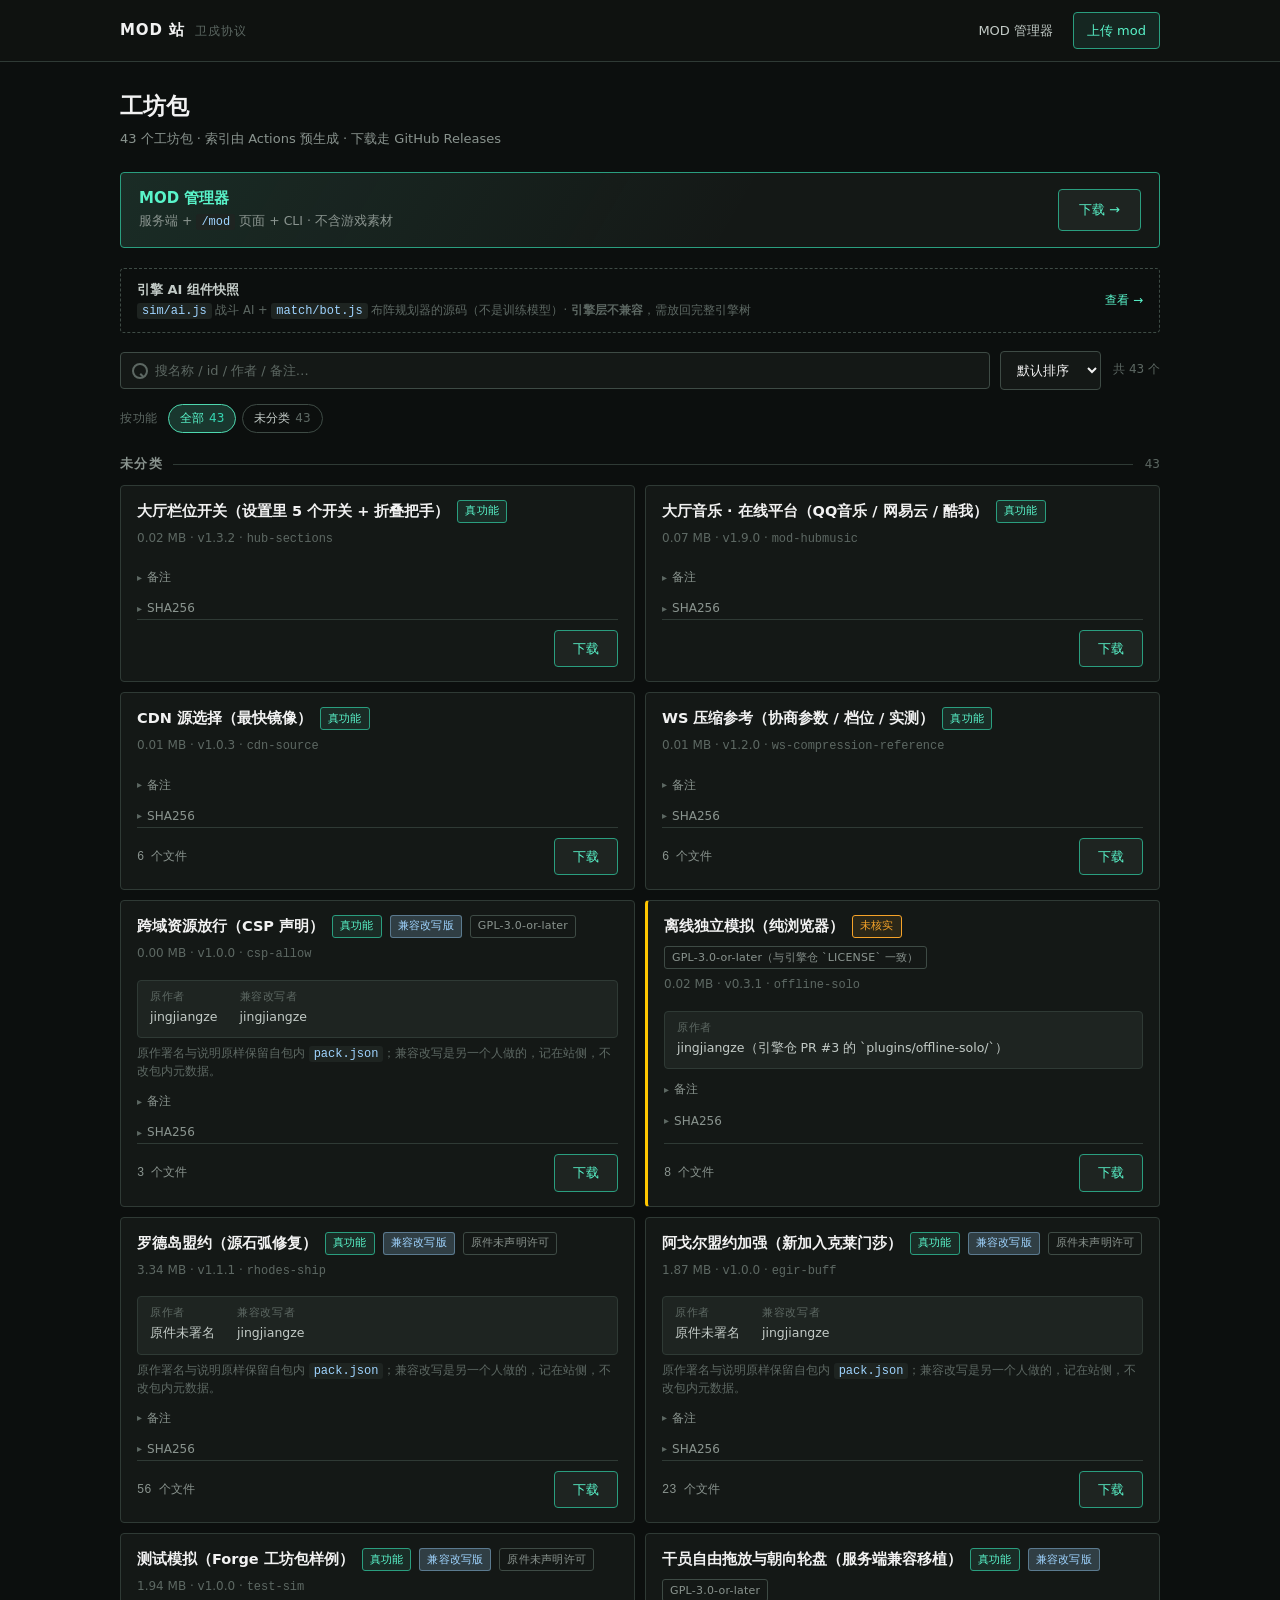
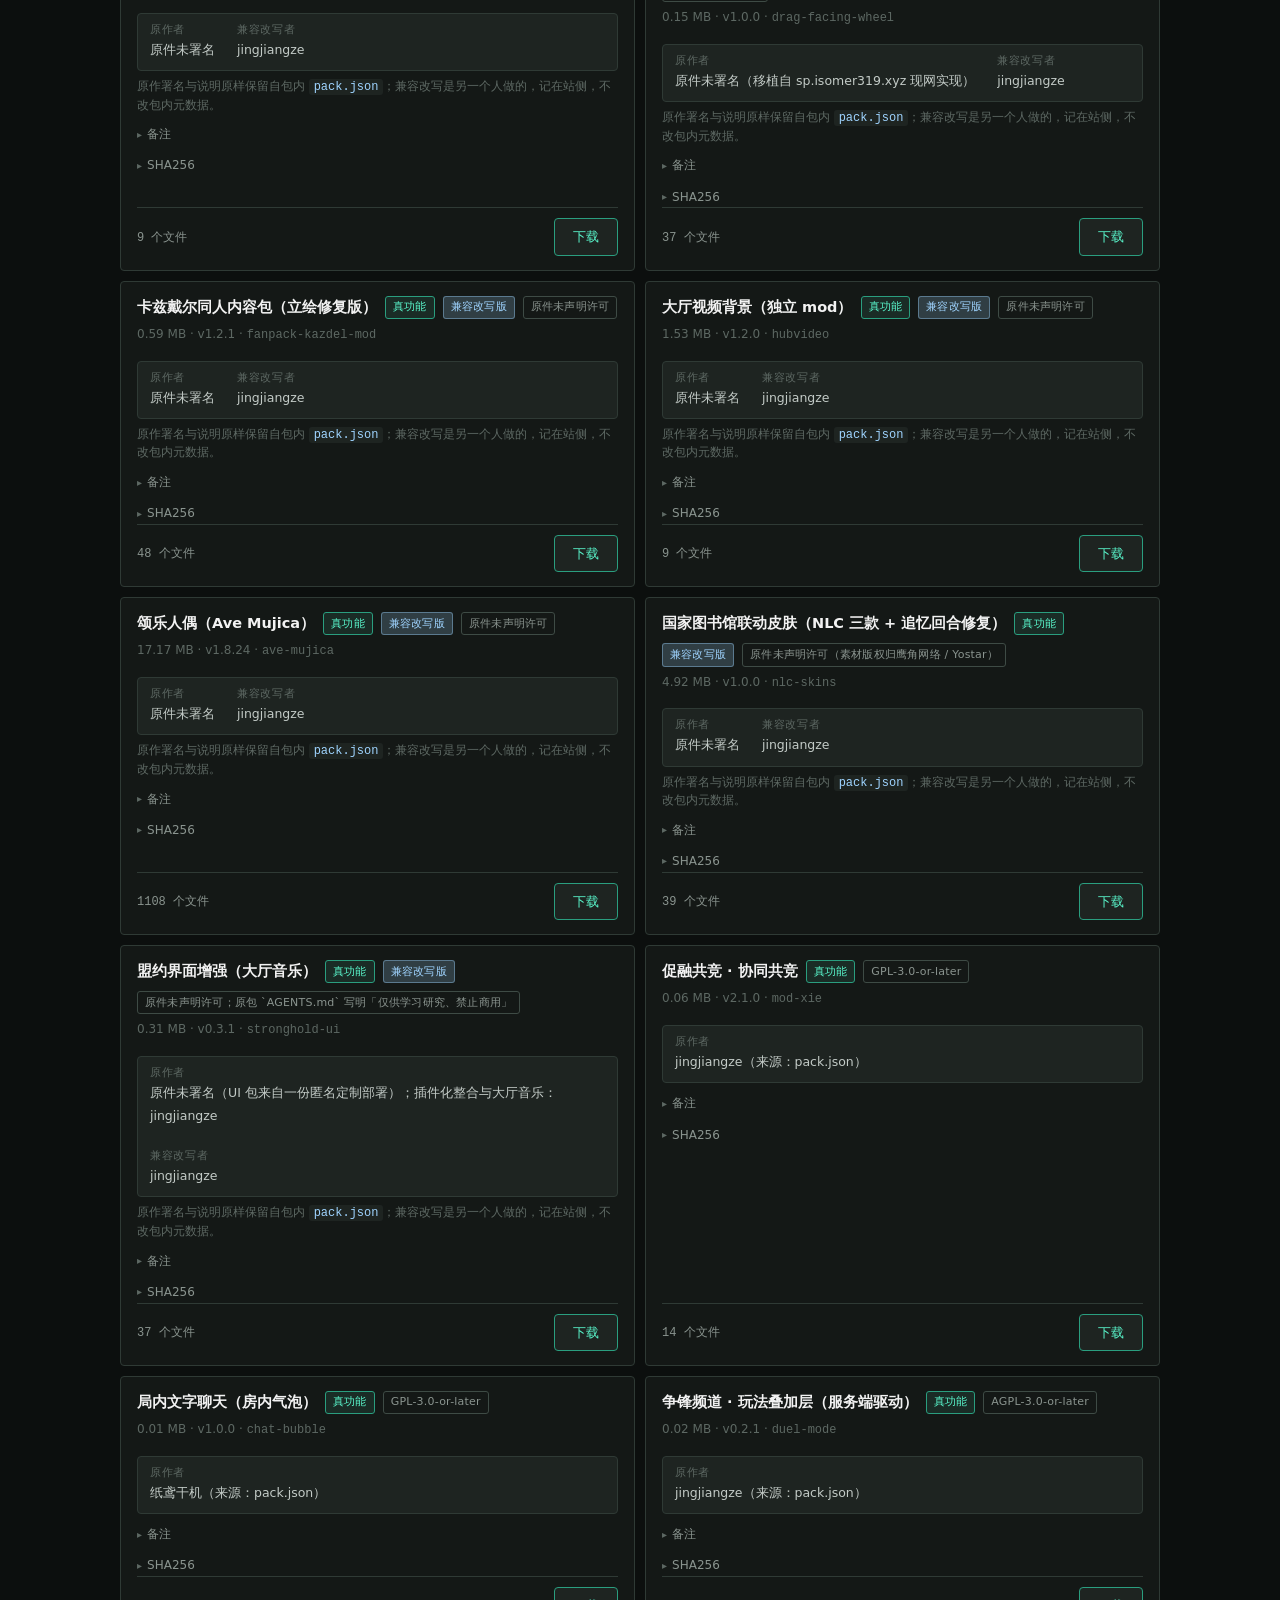
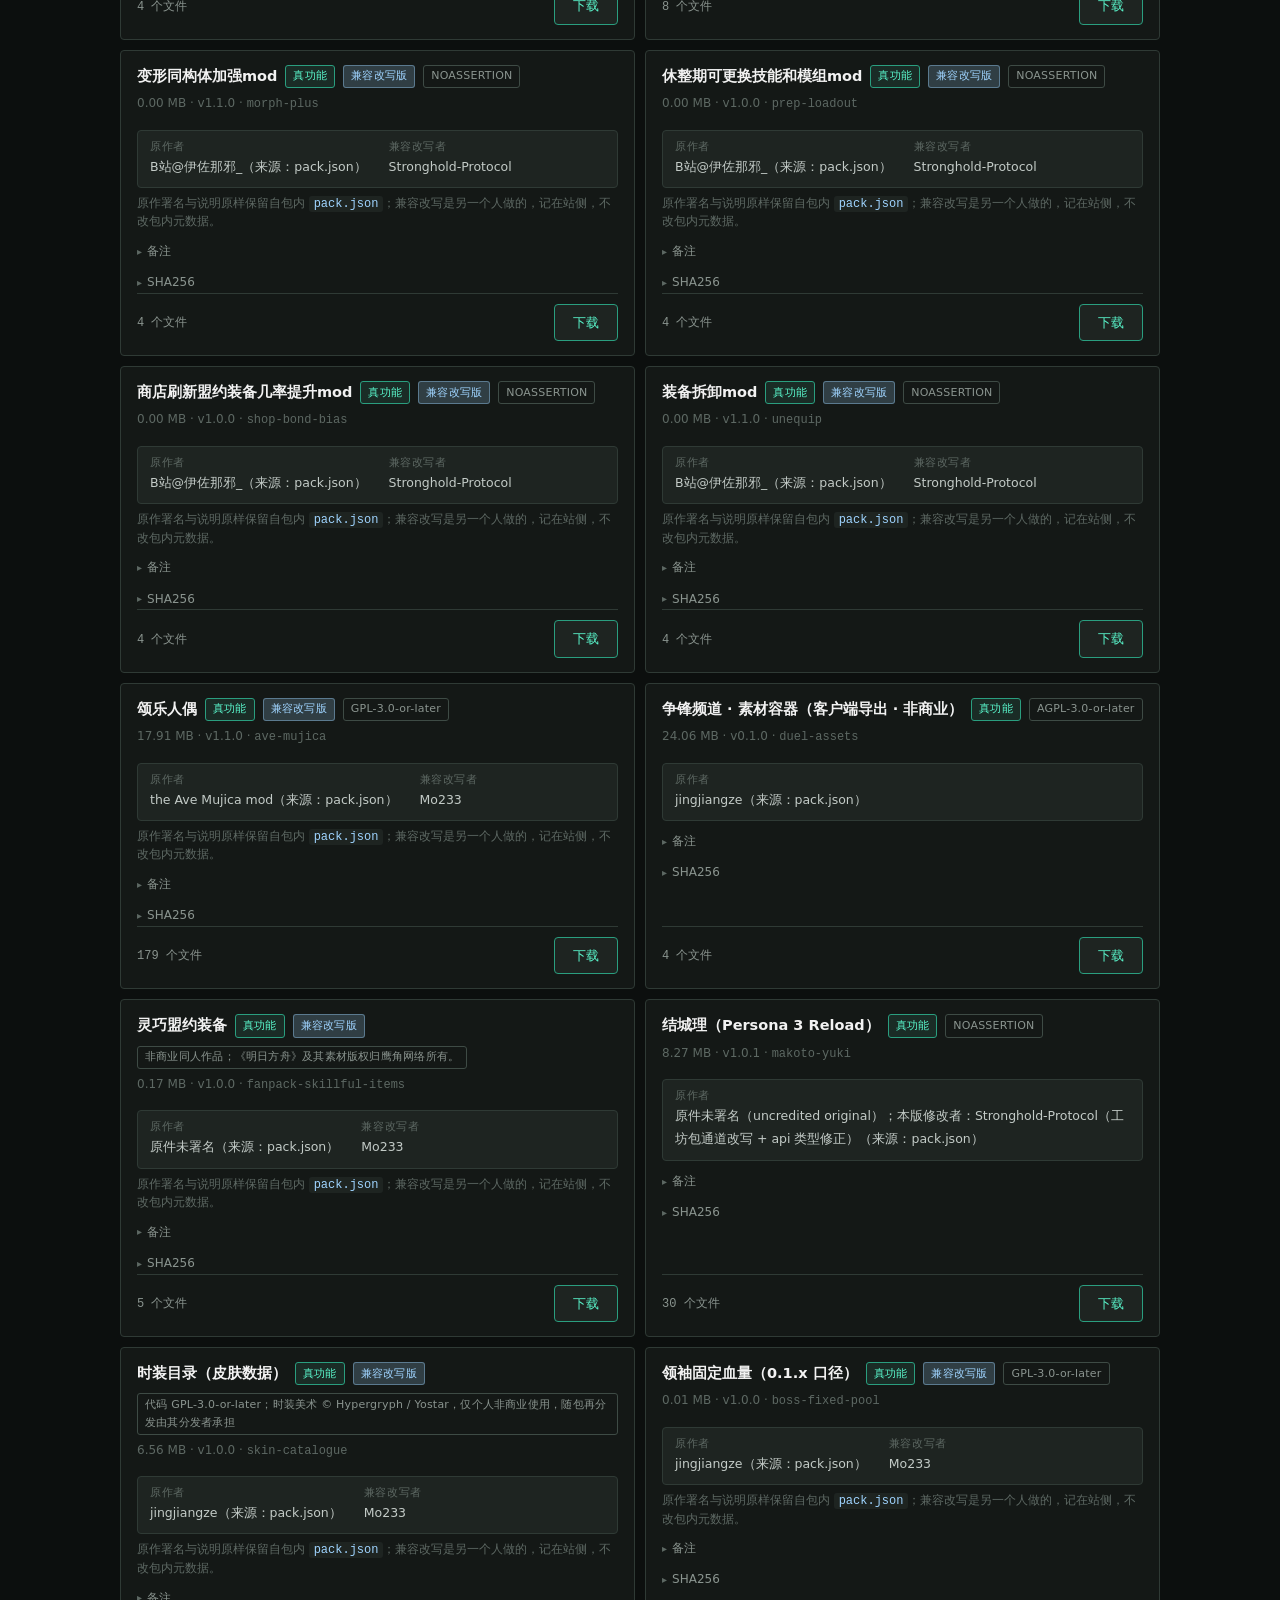
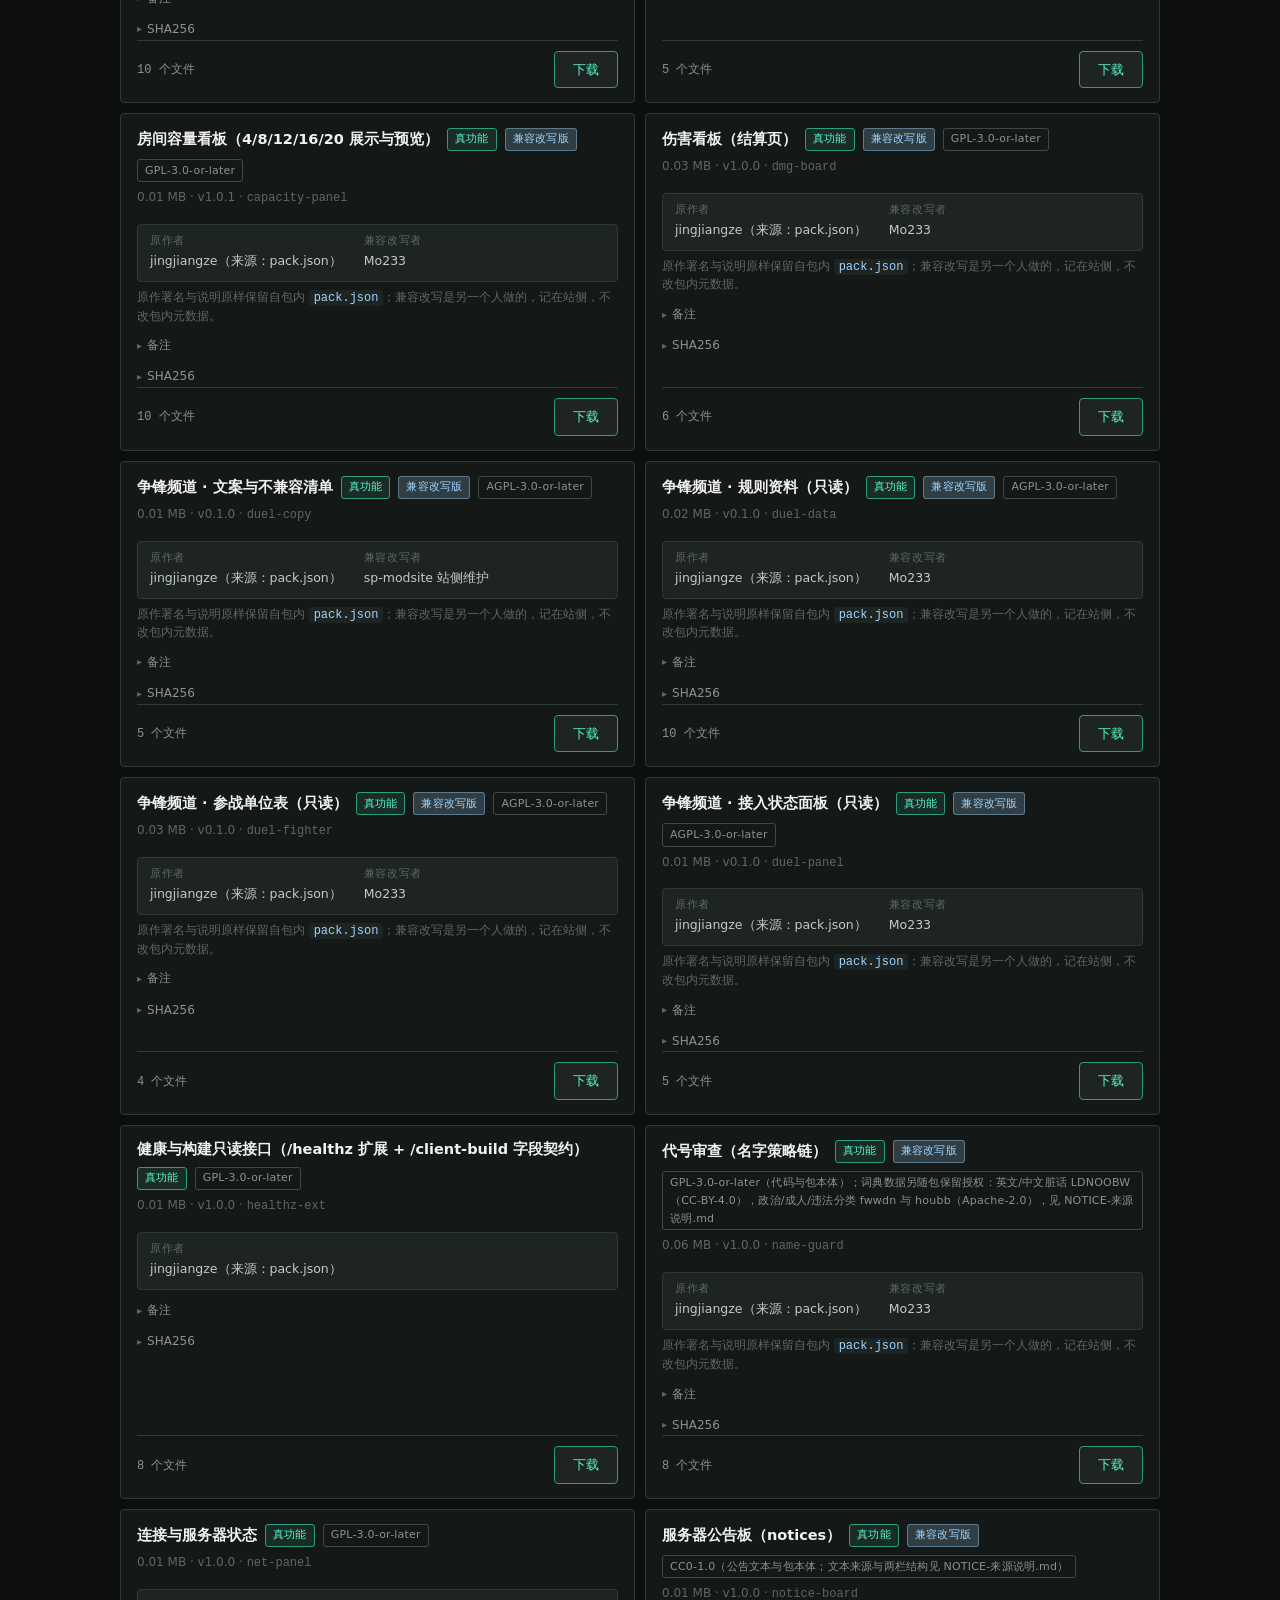
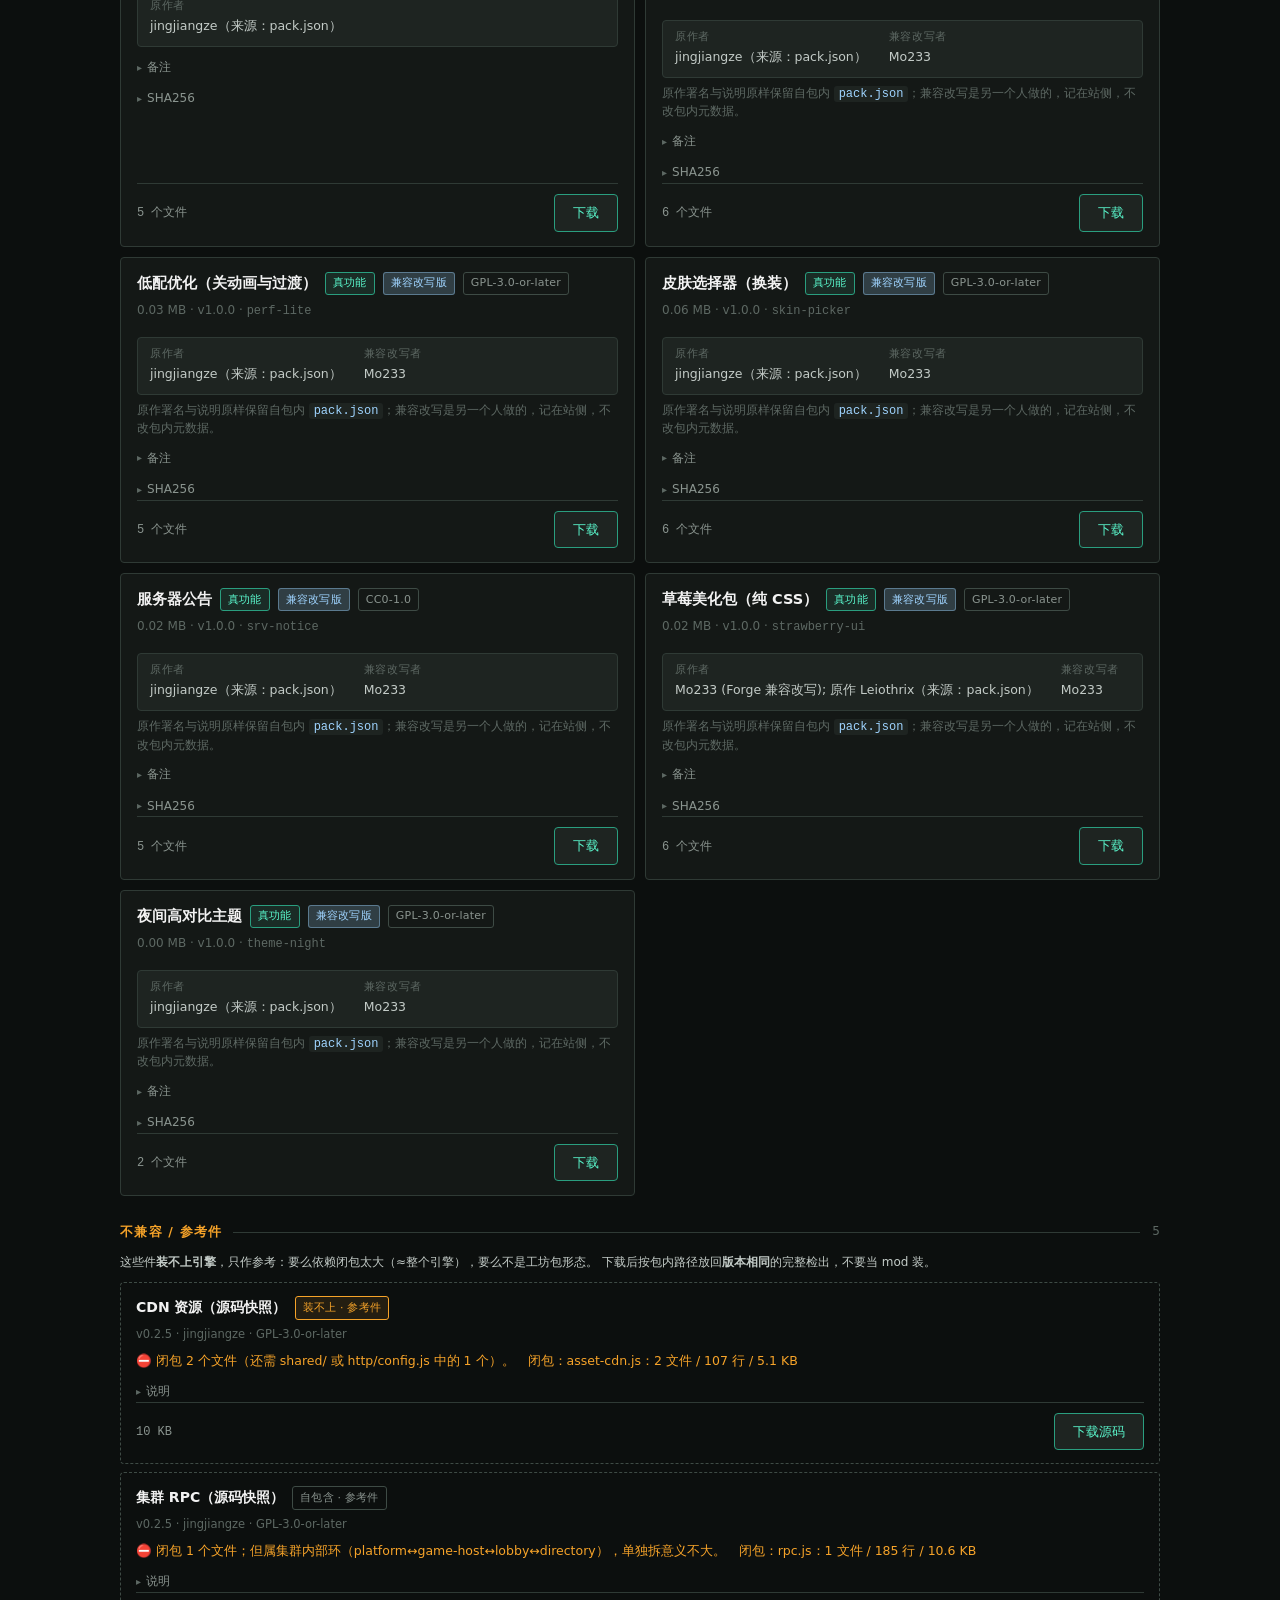
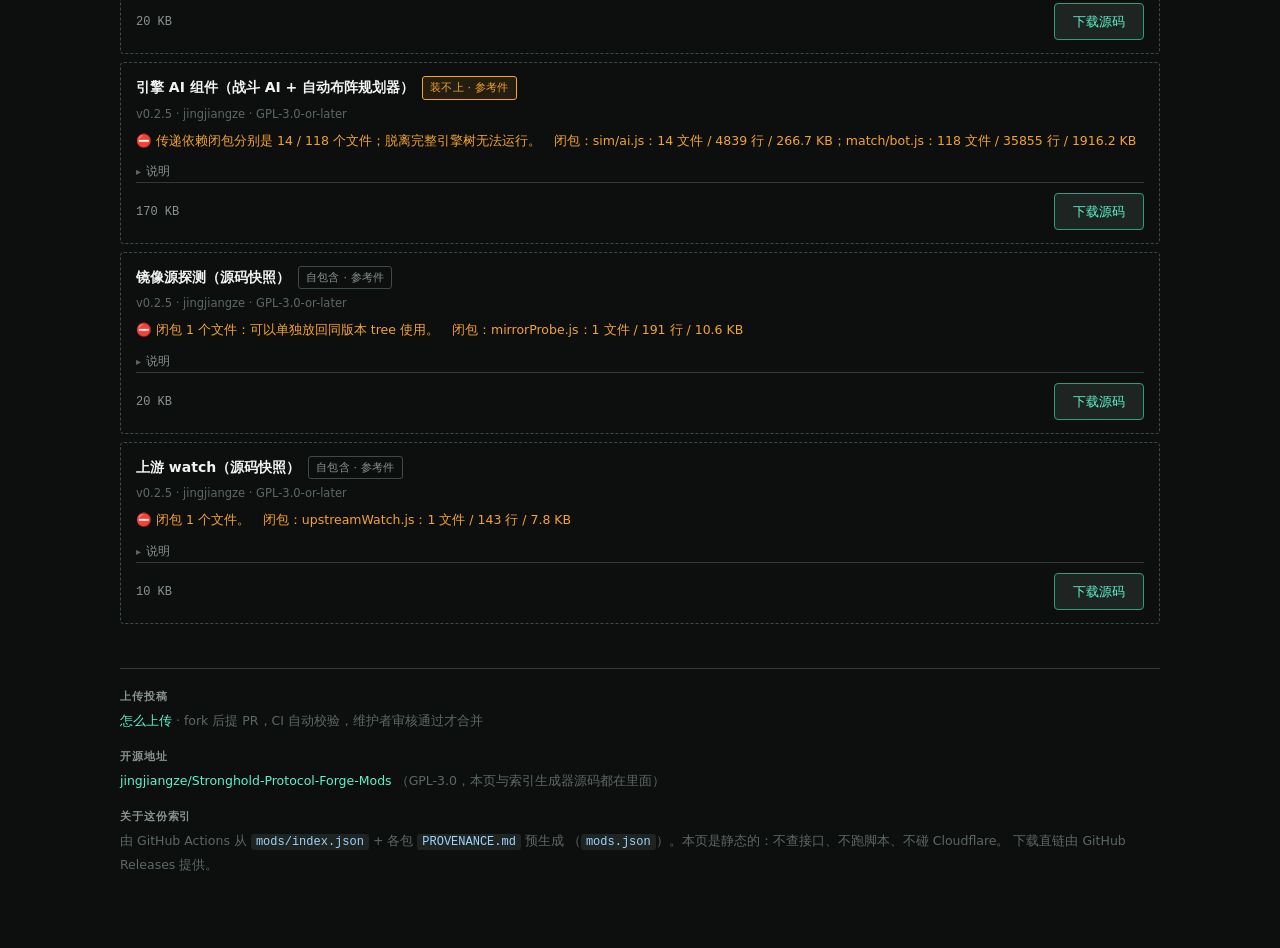
==== commit d49fde55: "fix(modsite): 补回被误覆盖的「默认排序：新发布优先（addedAt 降序）」 事故：我本地 modsite/index.html 是 b5242607 之前的旧副本。我在旧副本上做改动再" ====
--- a/modsite/index.html
+++ b/modsite/index.html
@@ -399,7 +399,12 @@
     return [m.id, m.name, m.note, m.notes, m.packId, m.author, m.compatAuthor, m.license]
       .filter(Boolean).join(' ').toLowerCase().includes(q);
   });
-  if (sort === 'name') hit = hit.slice().sort((a, b) => String(a.name || a.id).localeCompare(String(b.name || b.id), 'zh'));
+  // 默认排序：新发布的优先（addedAt 降序；没有时间的老条目落到末尾，保持原顺序）
+  // ⚠ 这段是他人提交（b5242607 / PR #14）加的，曾被我误覆盖两次 —— 改动本文件前务必
+  //    先 `gh api .../contents/modsite/index.html?ref=master` 取回当前版本再在其上改，
+  //    不要用本地旧副本整份覆盖。
+  if (sort === '') hit = hit.slice().sort((a, b) => (b.addedAt || 0) - (a.addedAt || 0));
+  else if (sort === 'name') hit = hit.slice().sort((a, b) => String(a.name || a.id).localeCompare(String(b.name || b.id), 'zh'));
   else if (sort === 'size-desc') hit = hit.slice().sort((a, b) => (b.sizeBytes || 0) - (a.sizeBytes || 0));
   else if (sort === 'new') hit = hit.slice().sort((a, b) => String(b.version || '').localeCompare(String(a.version || ''), 'zh', { numeric: true }));
 
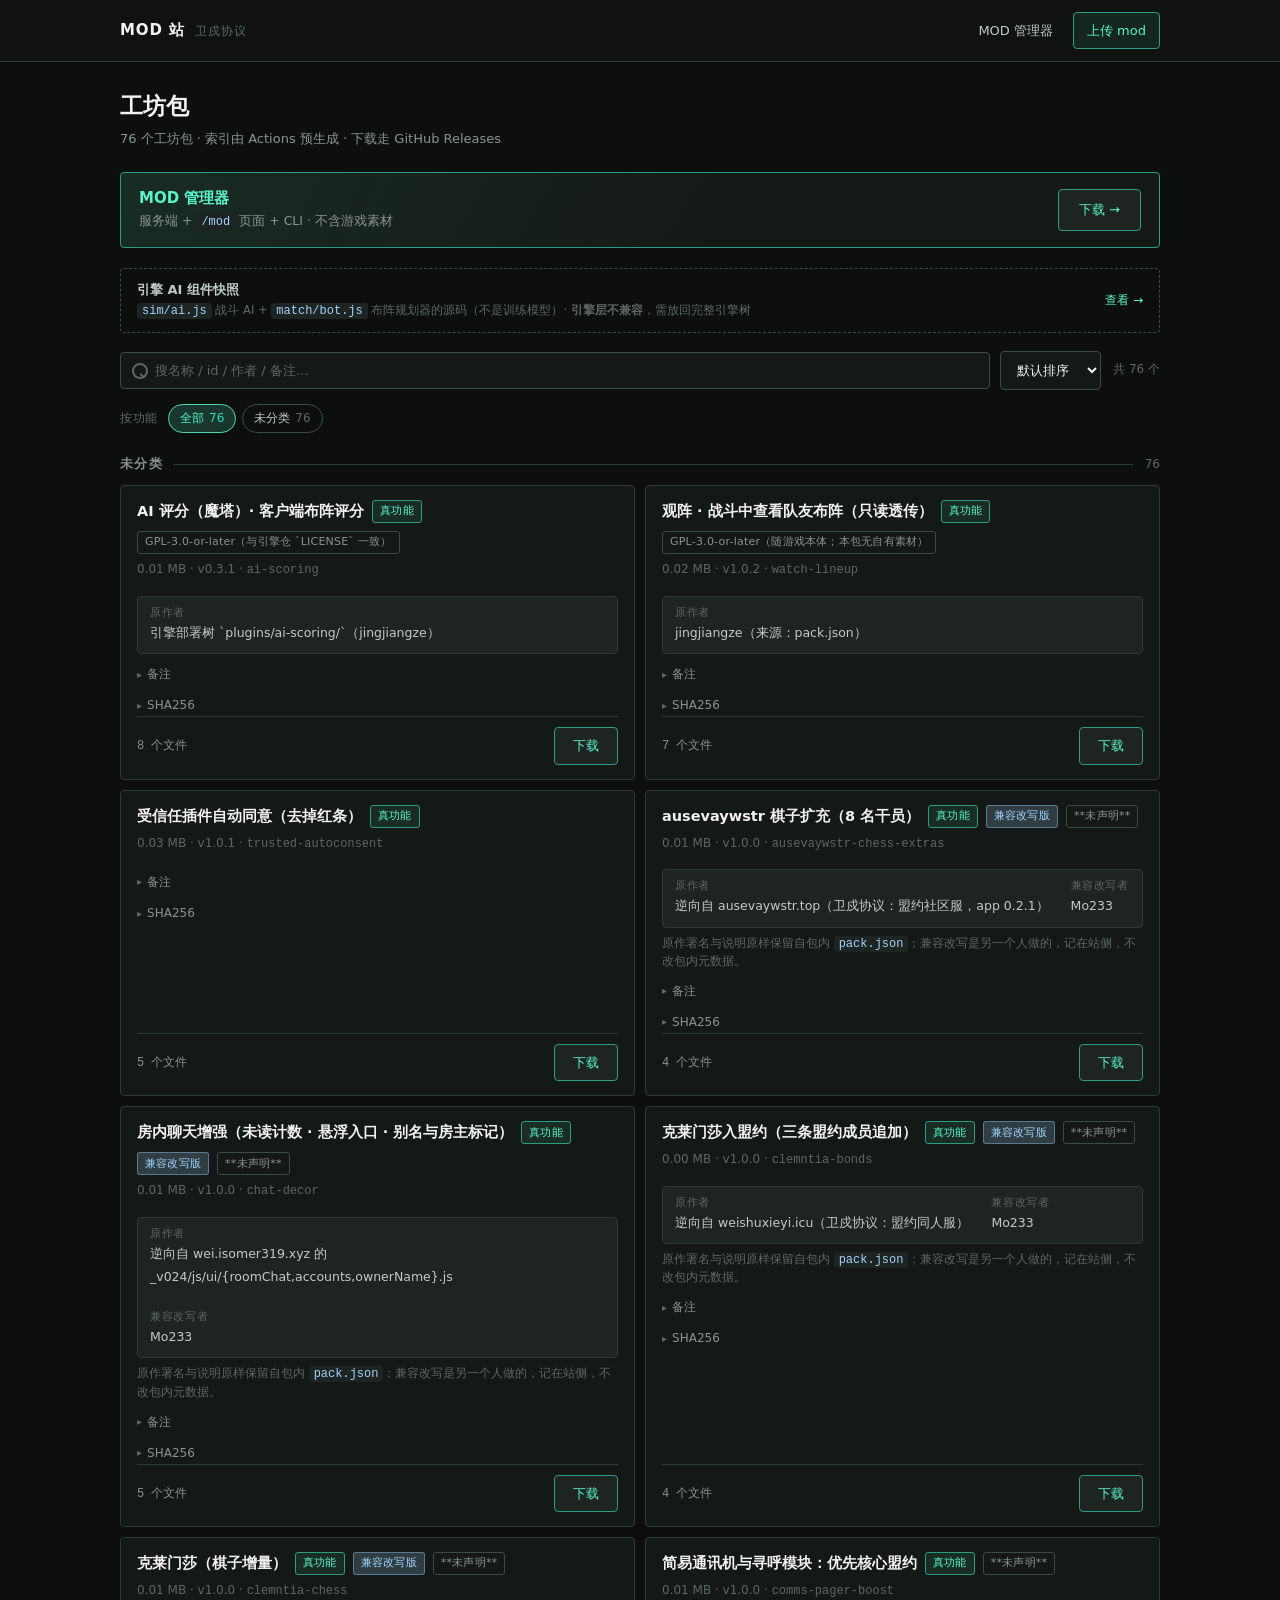
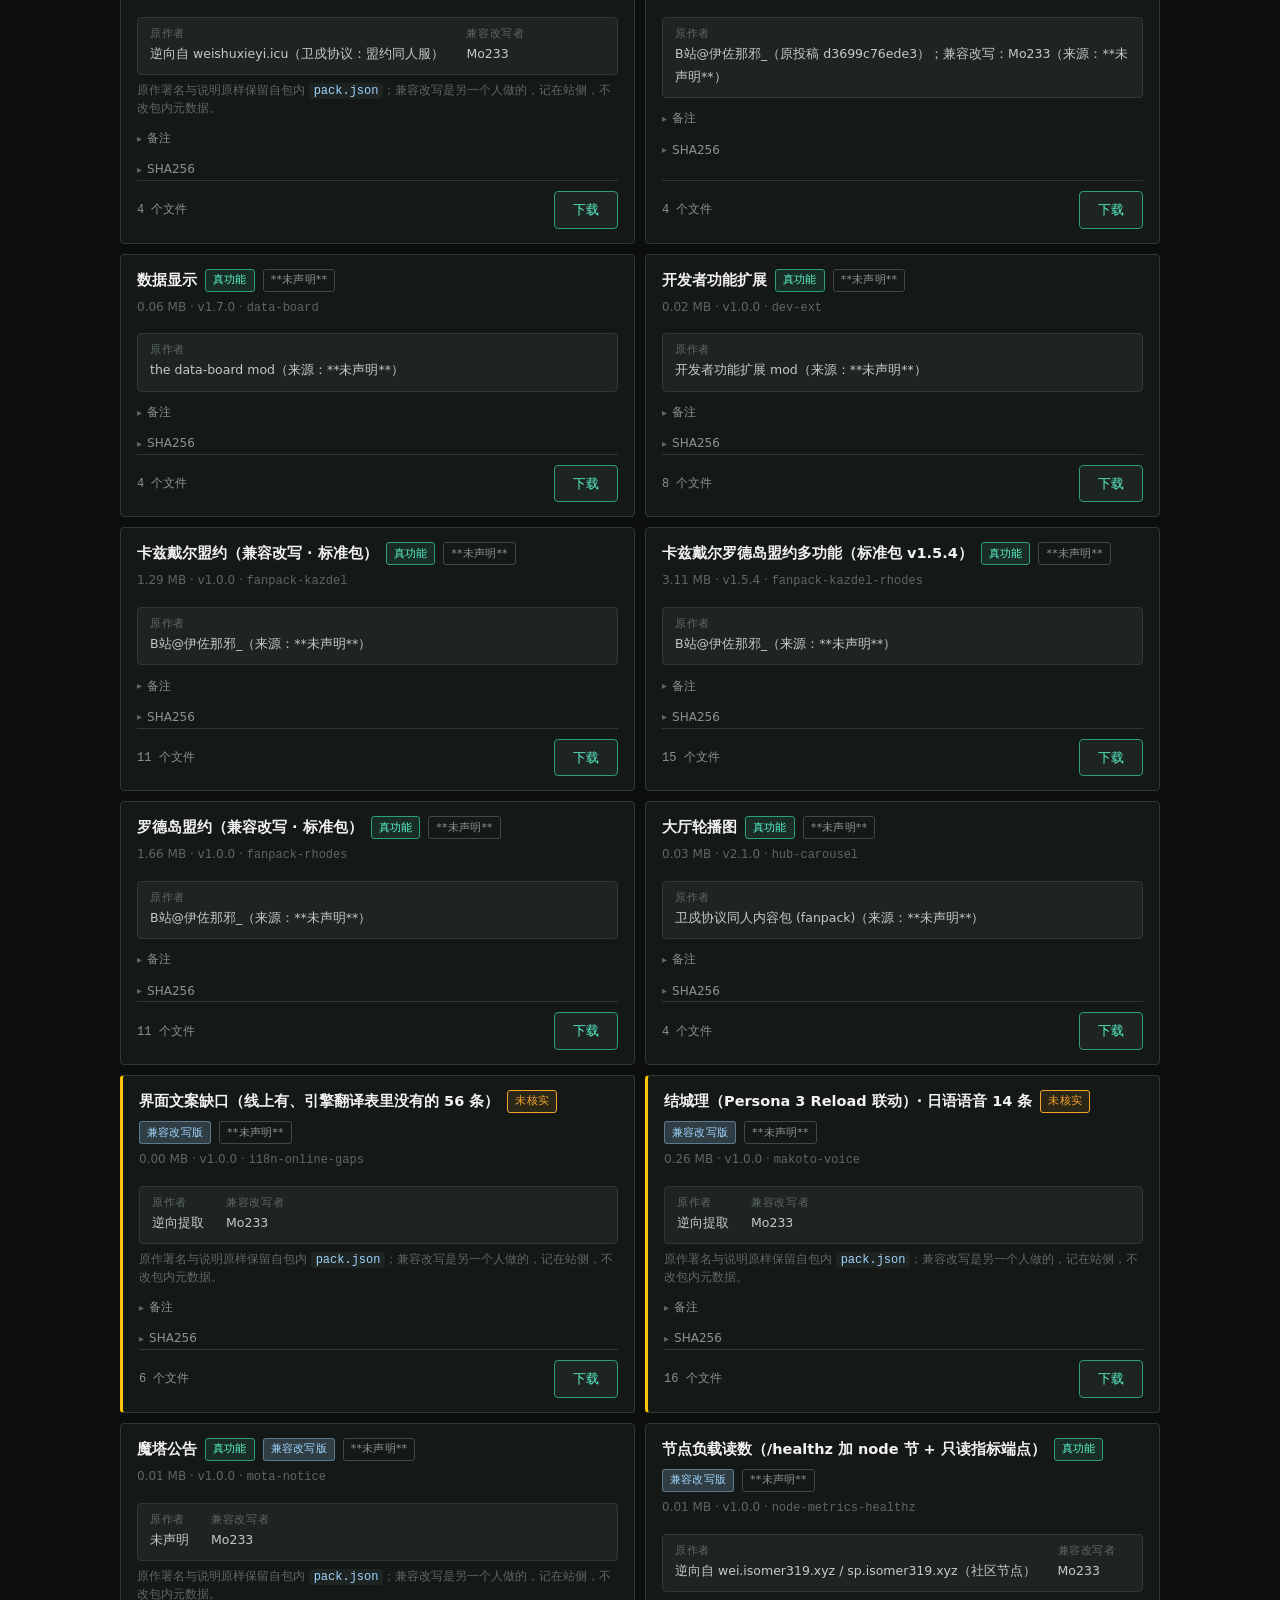
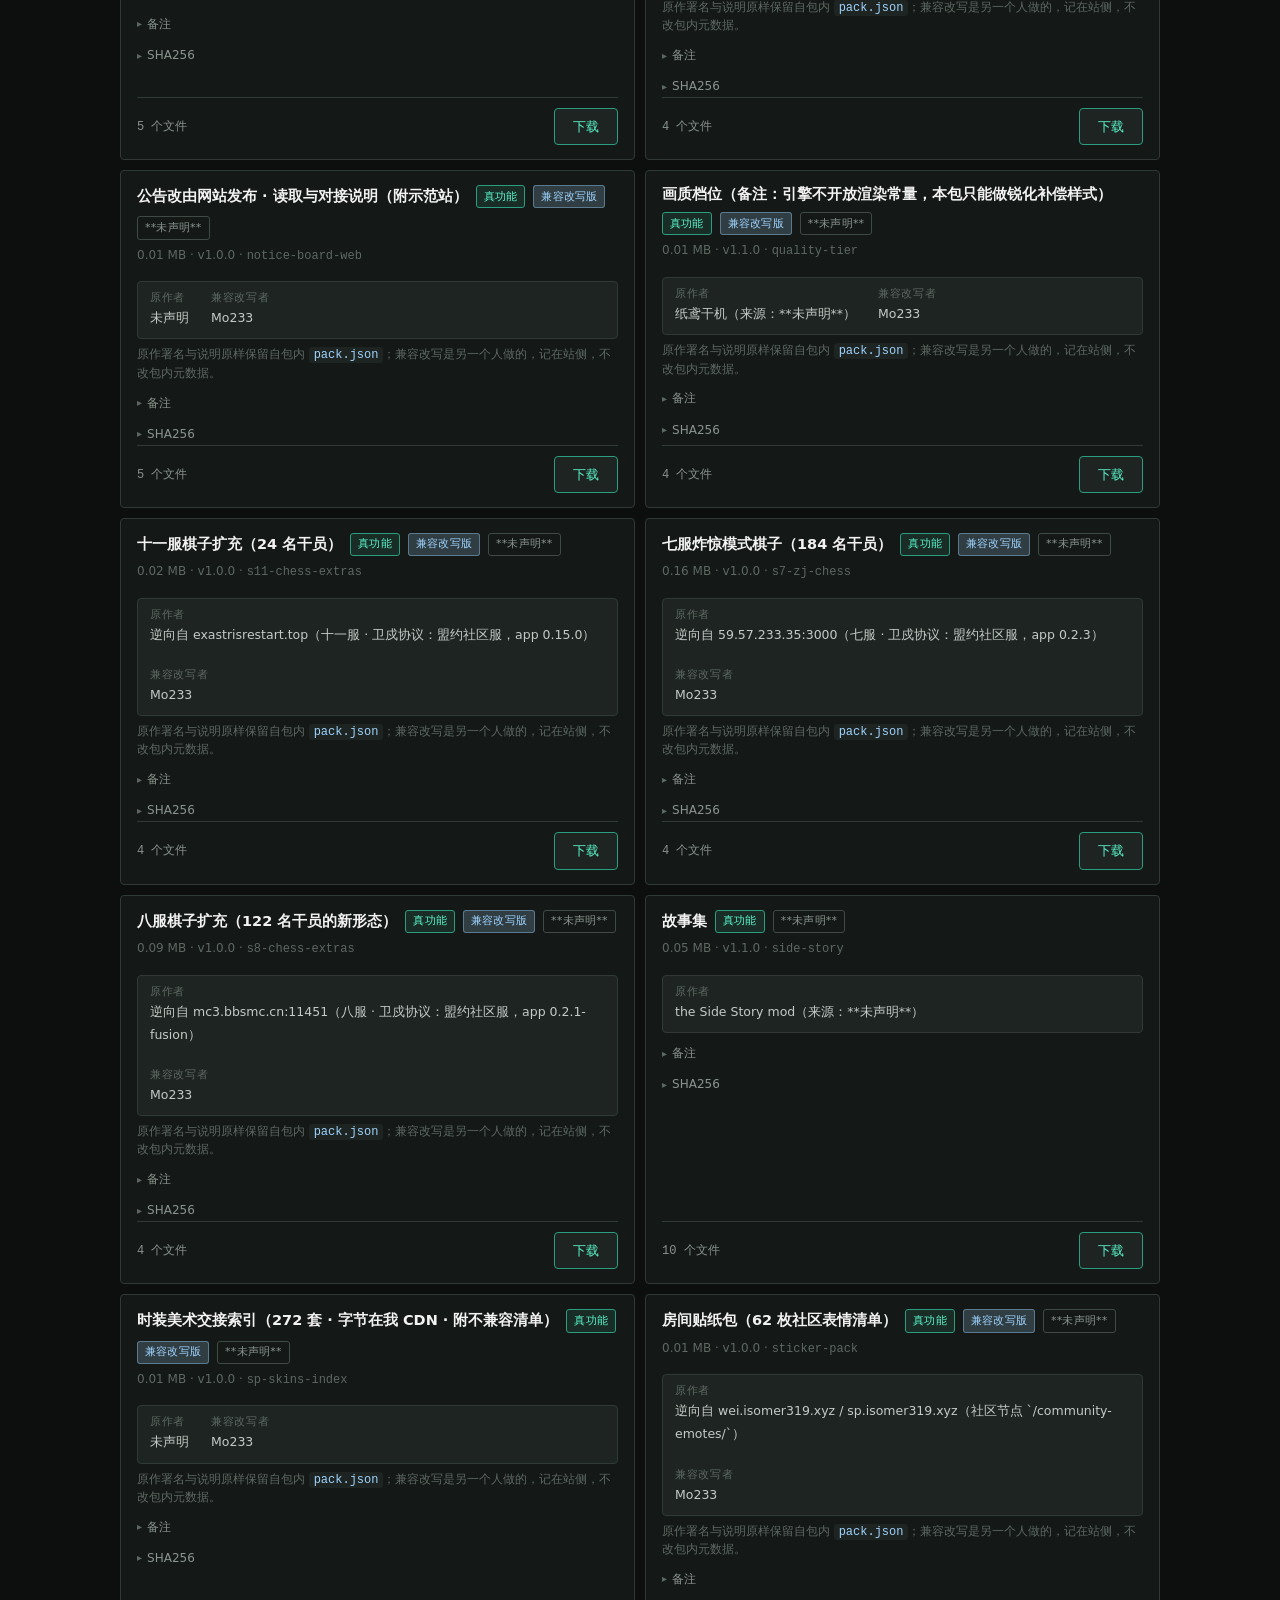
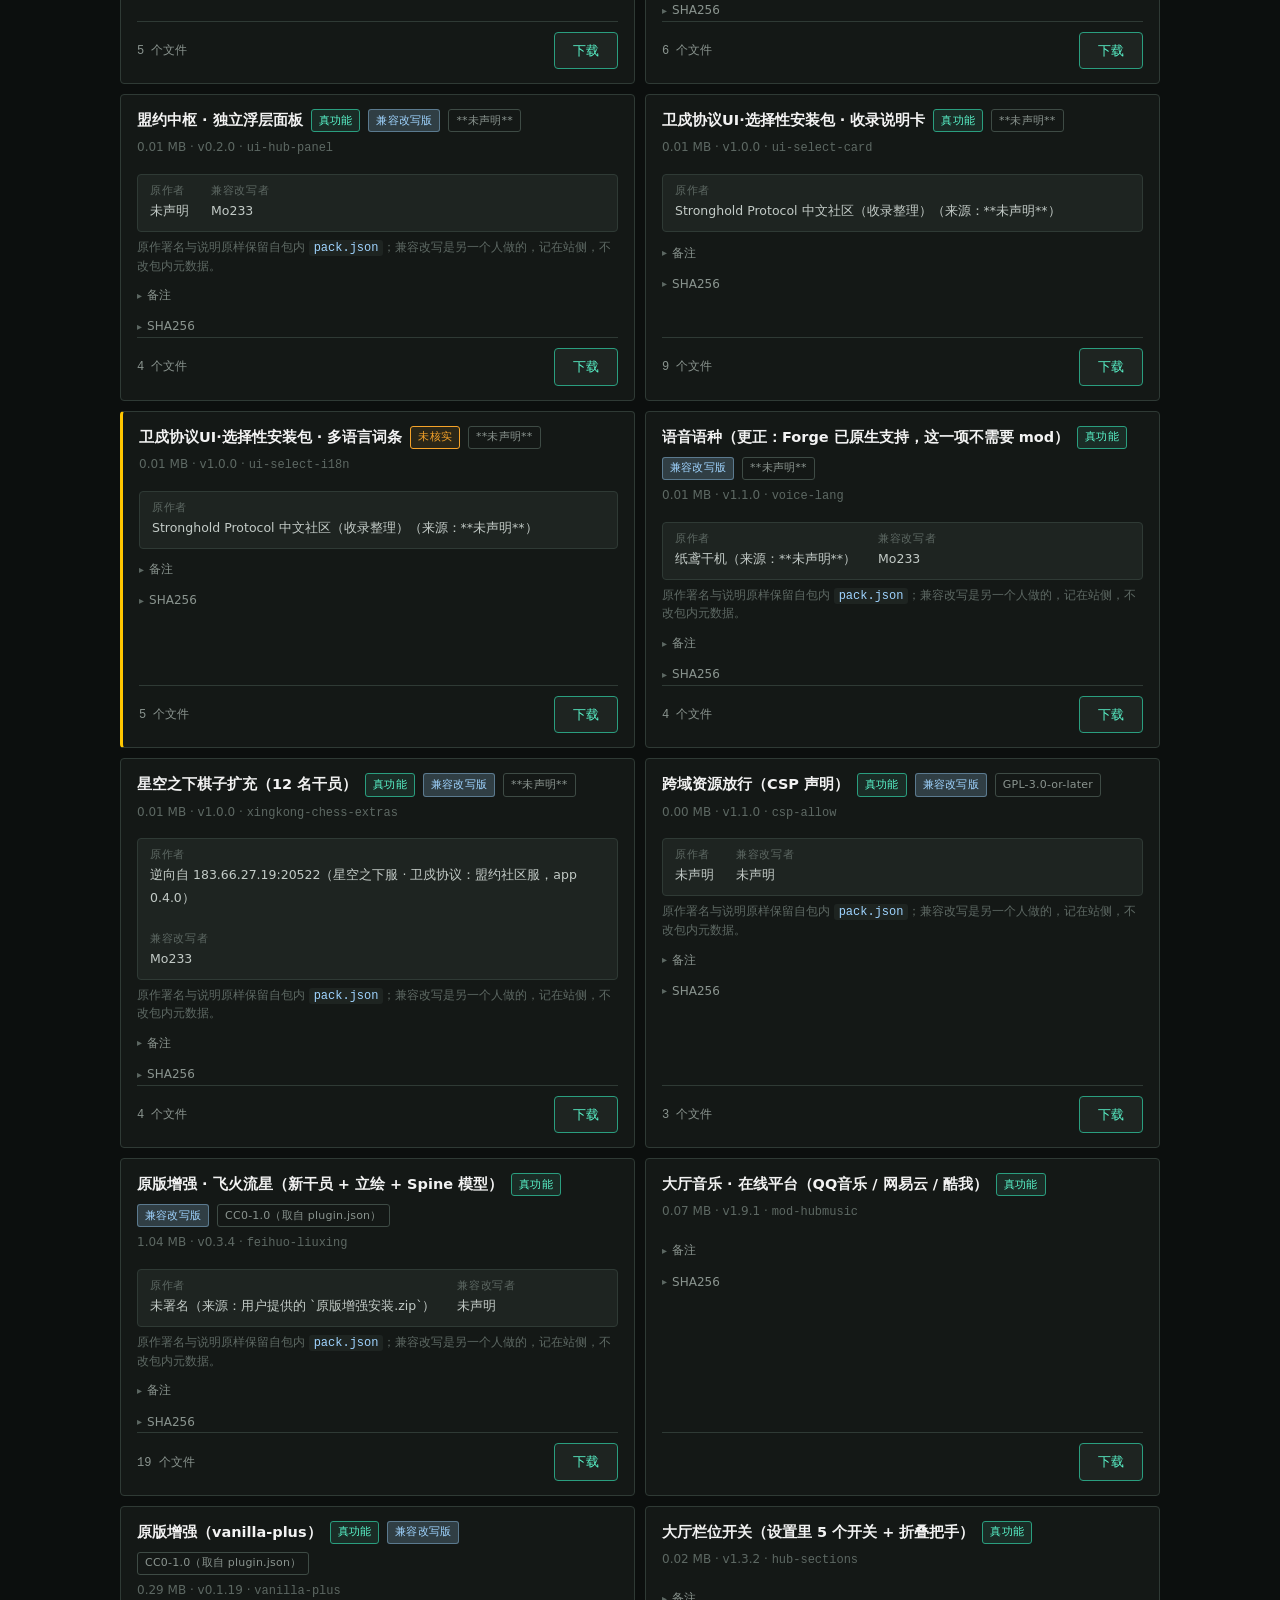
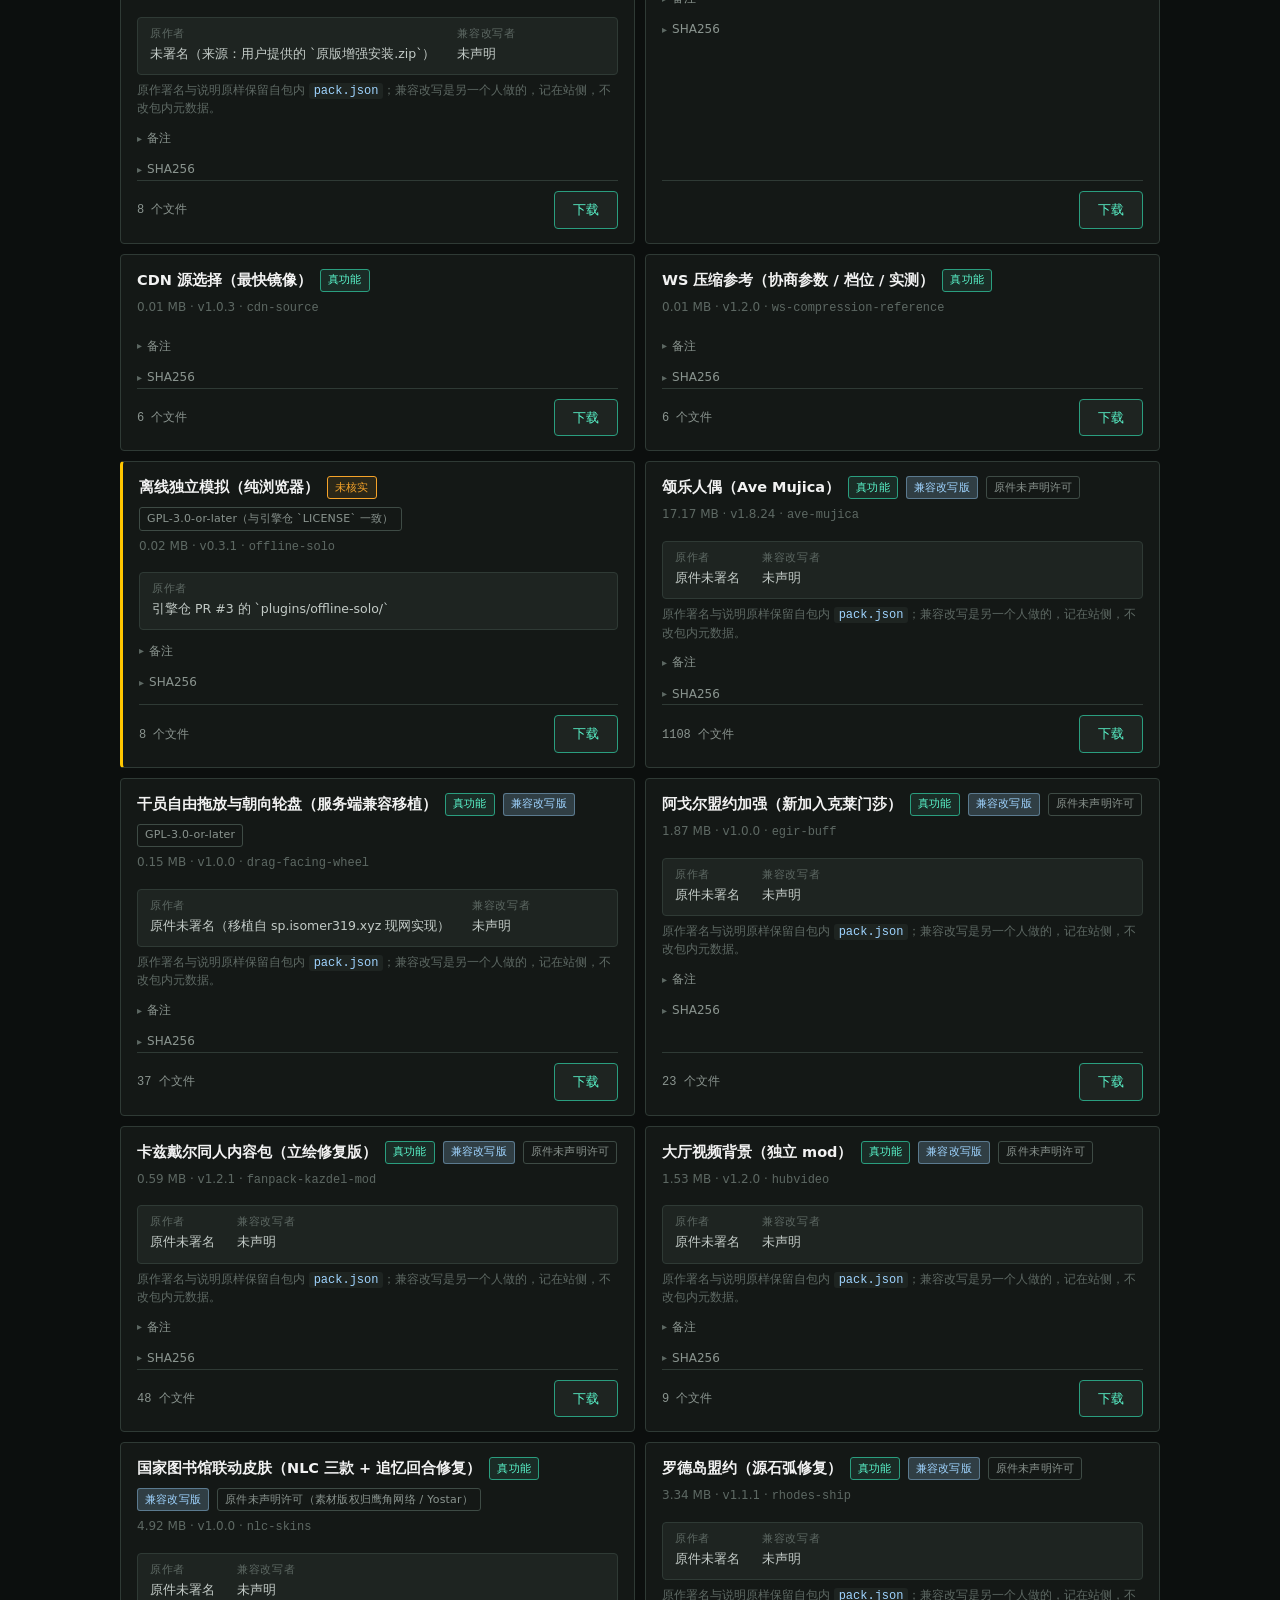
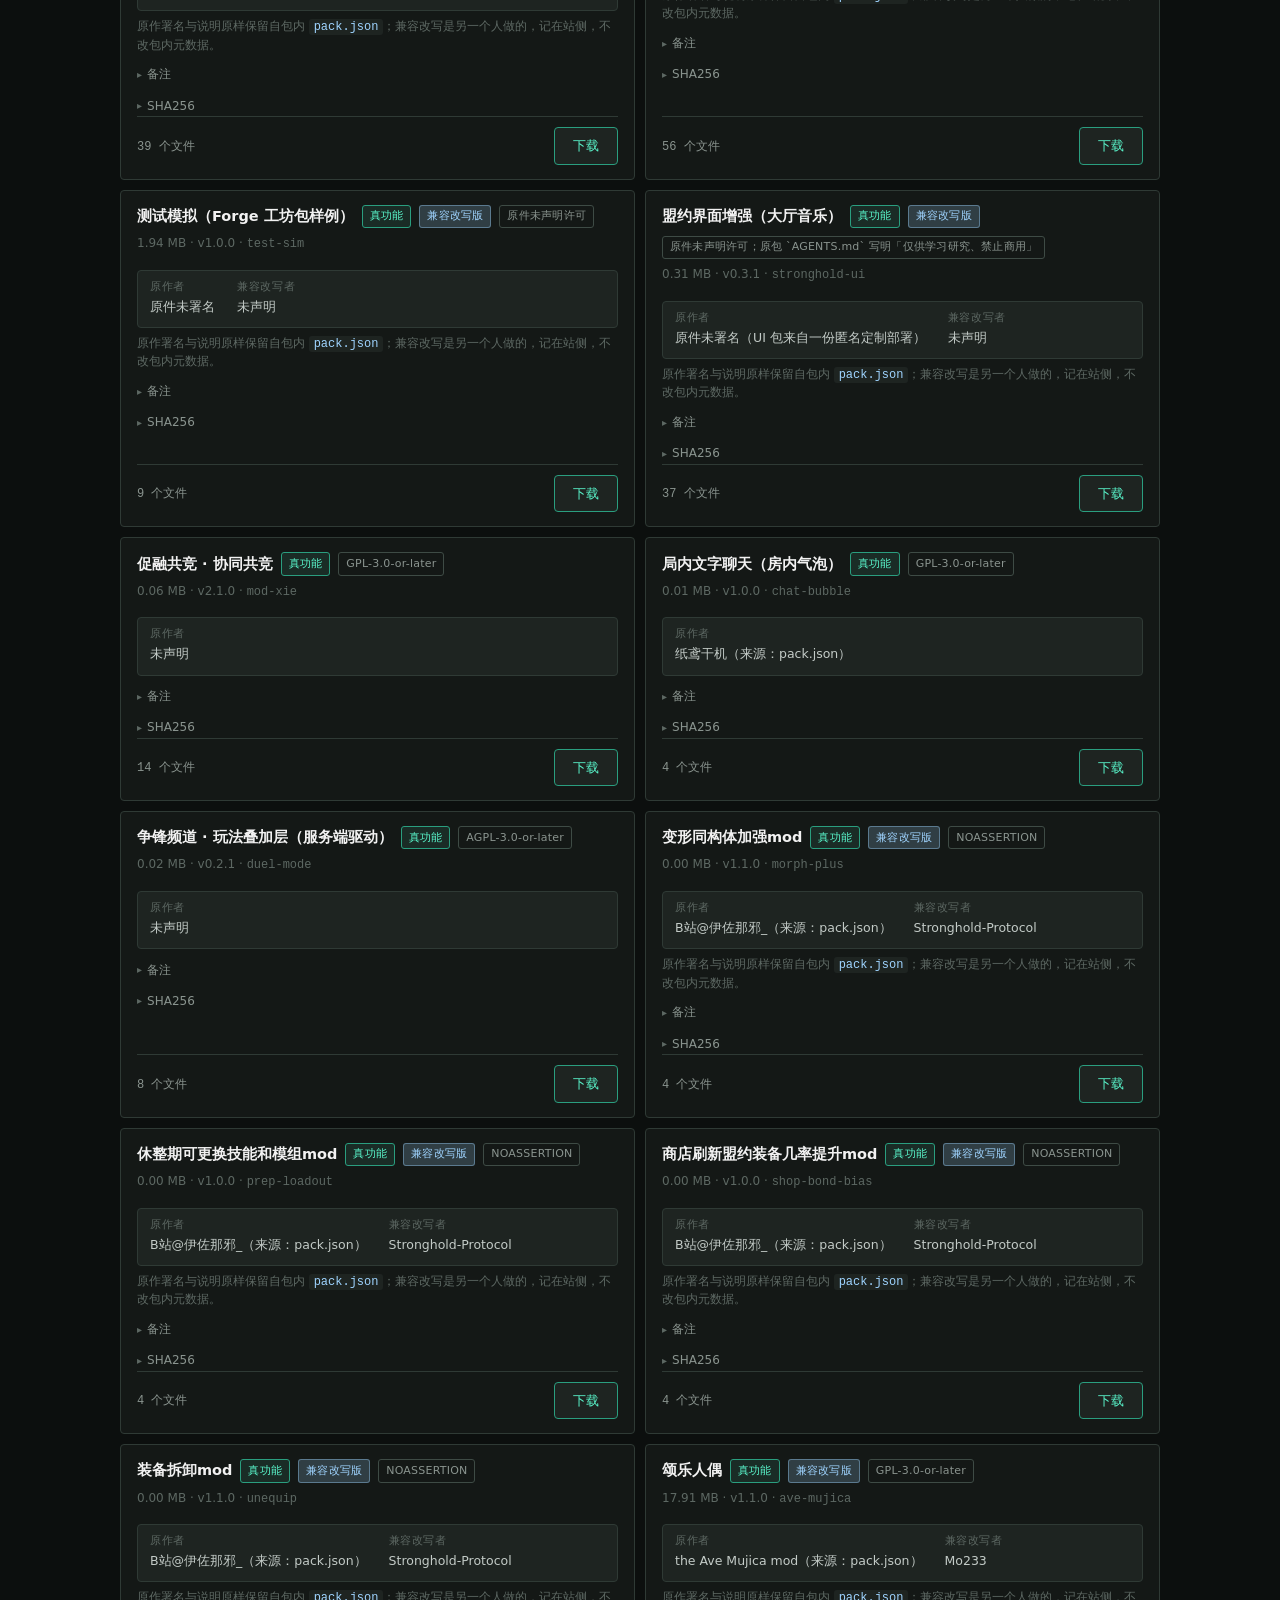
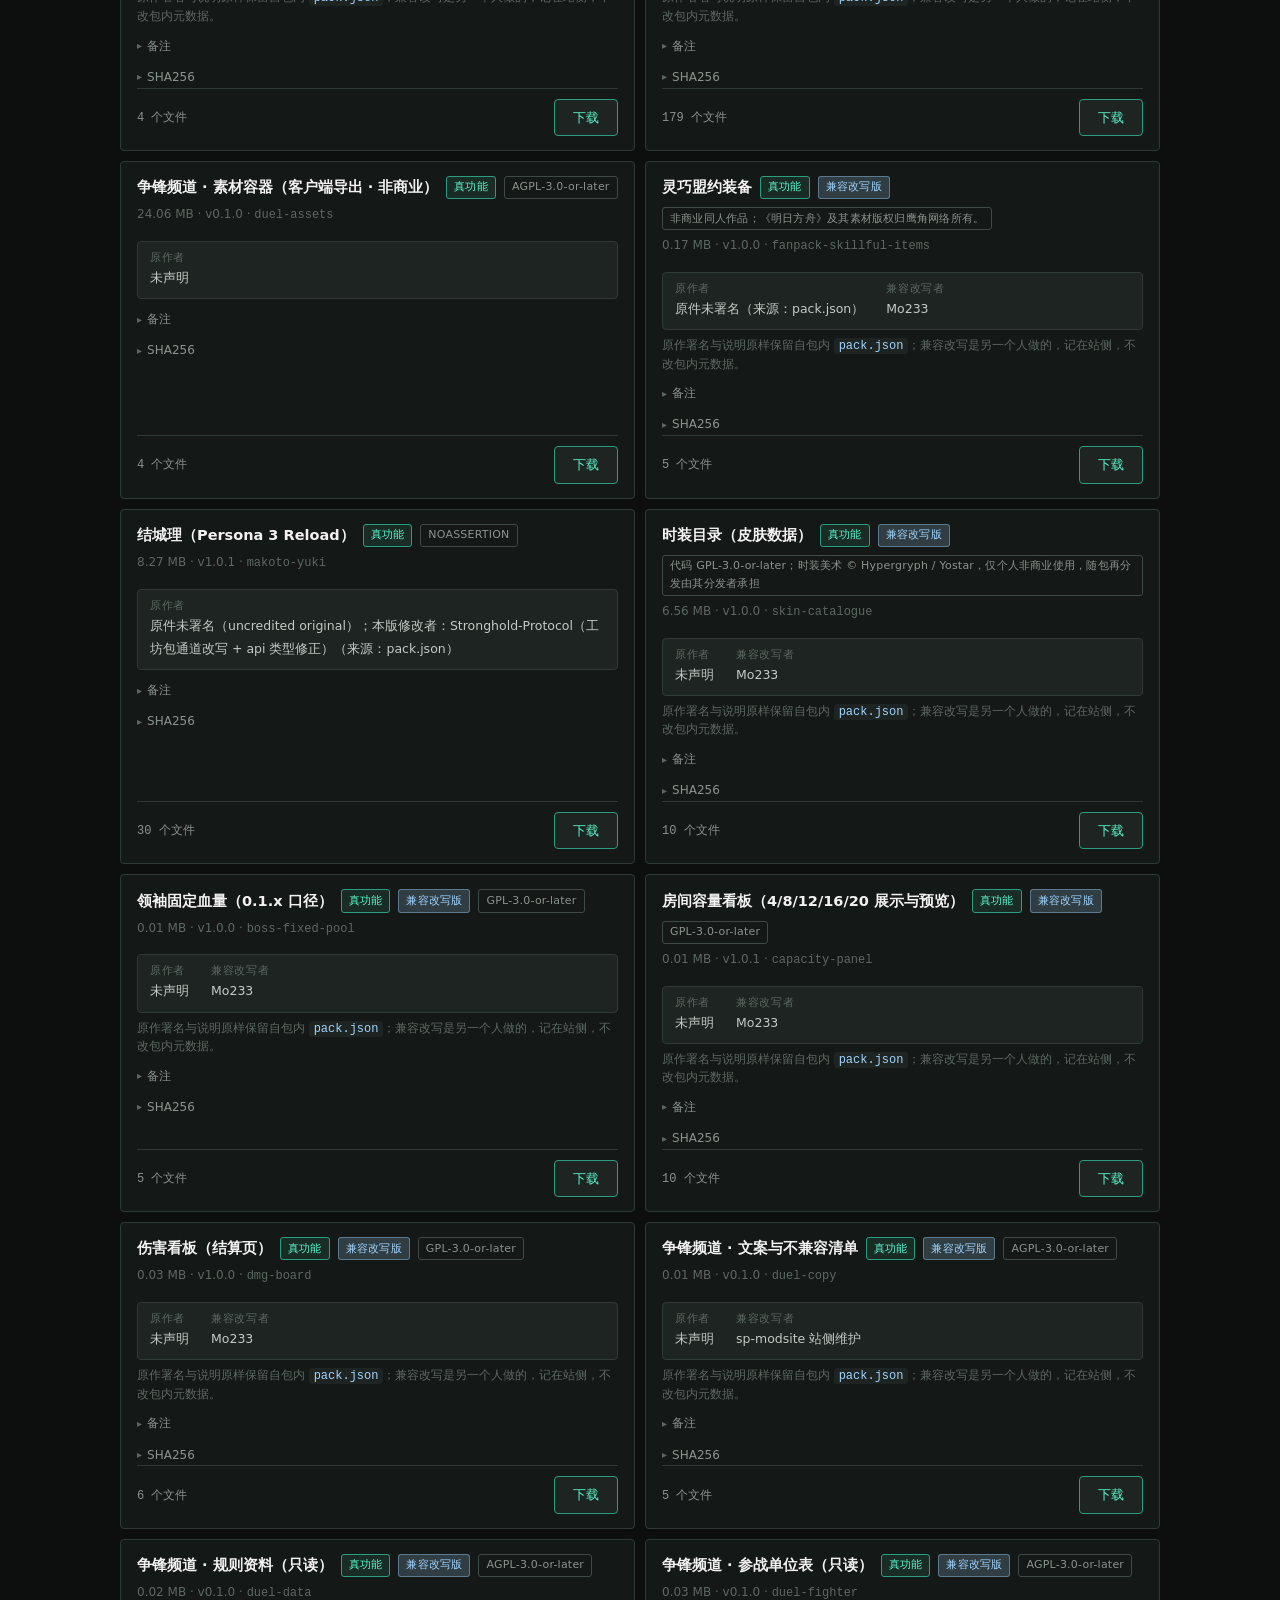
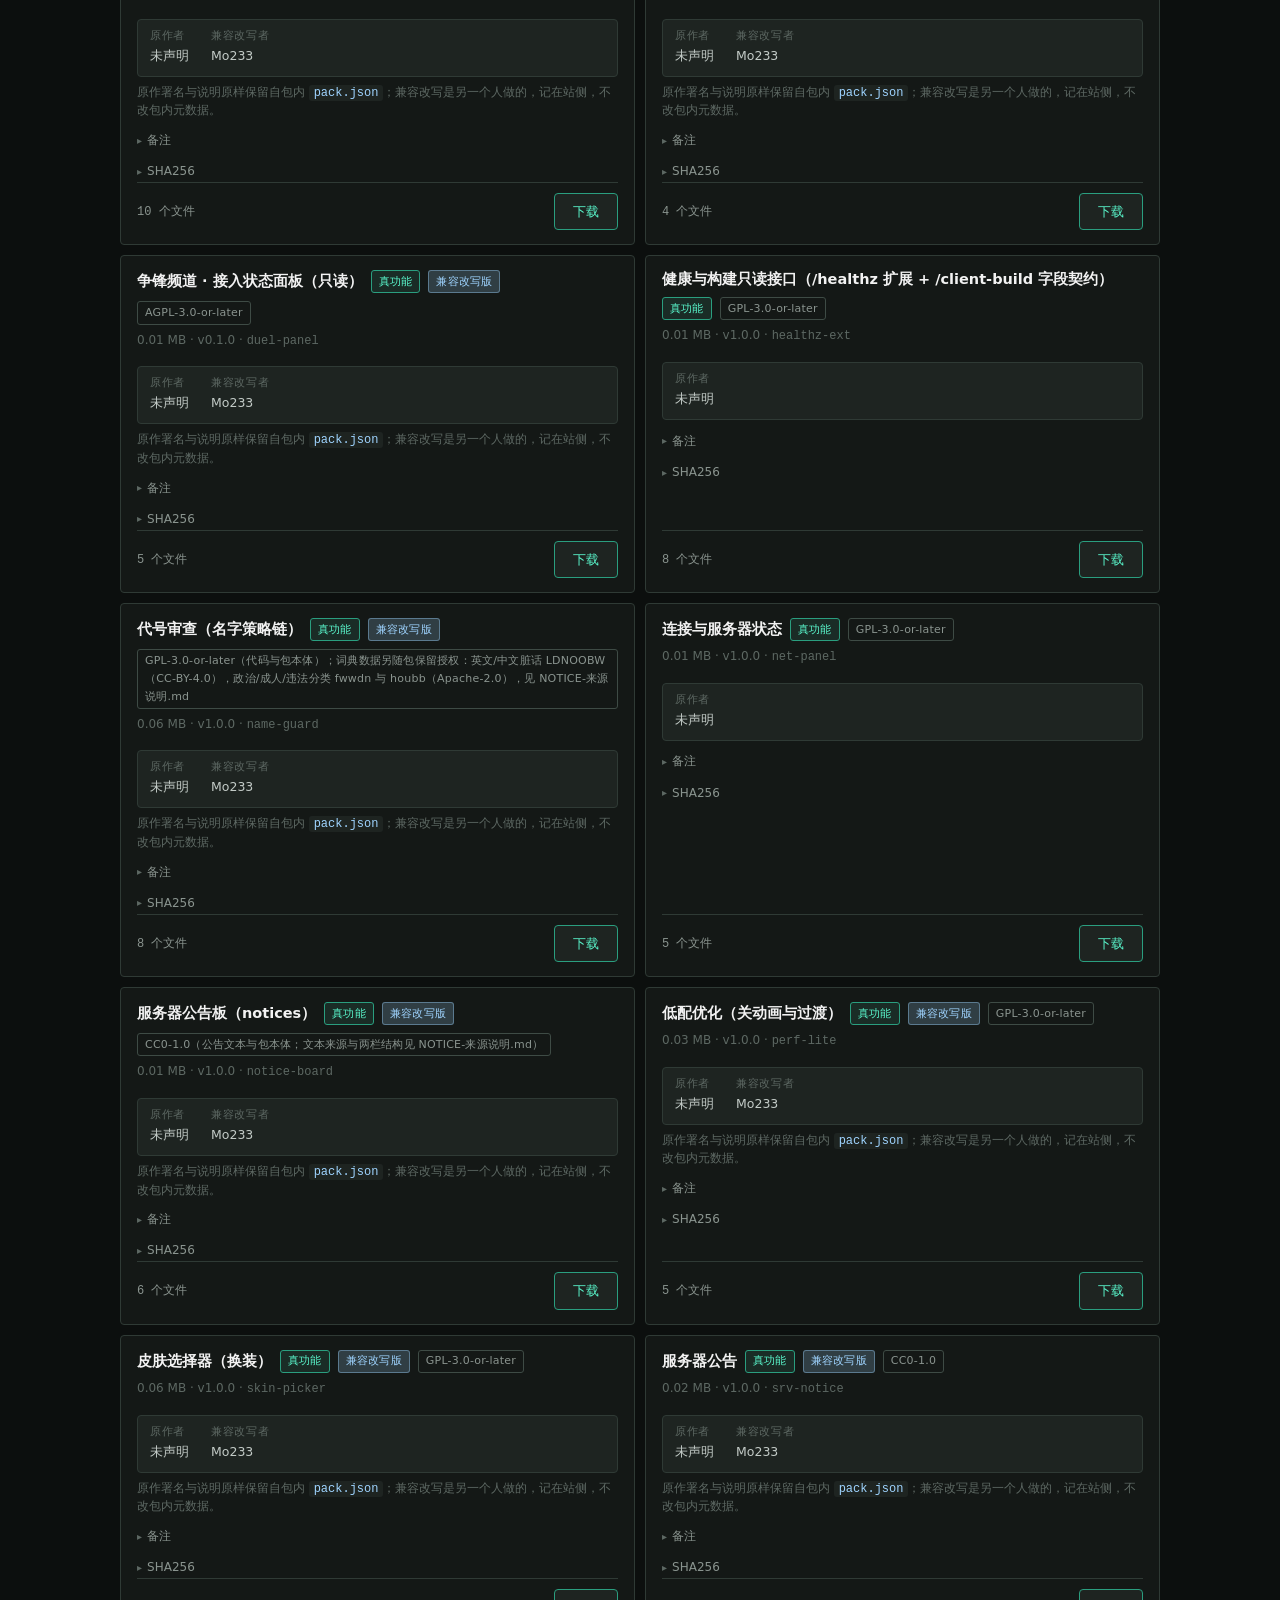
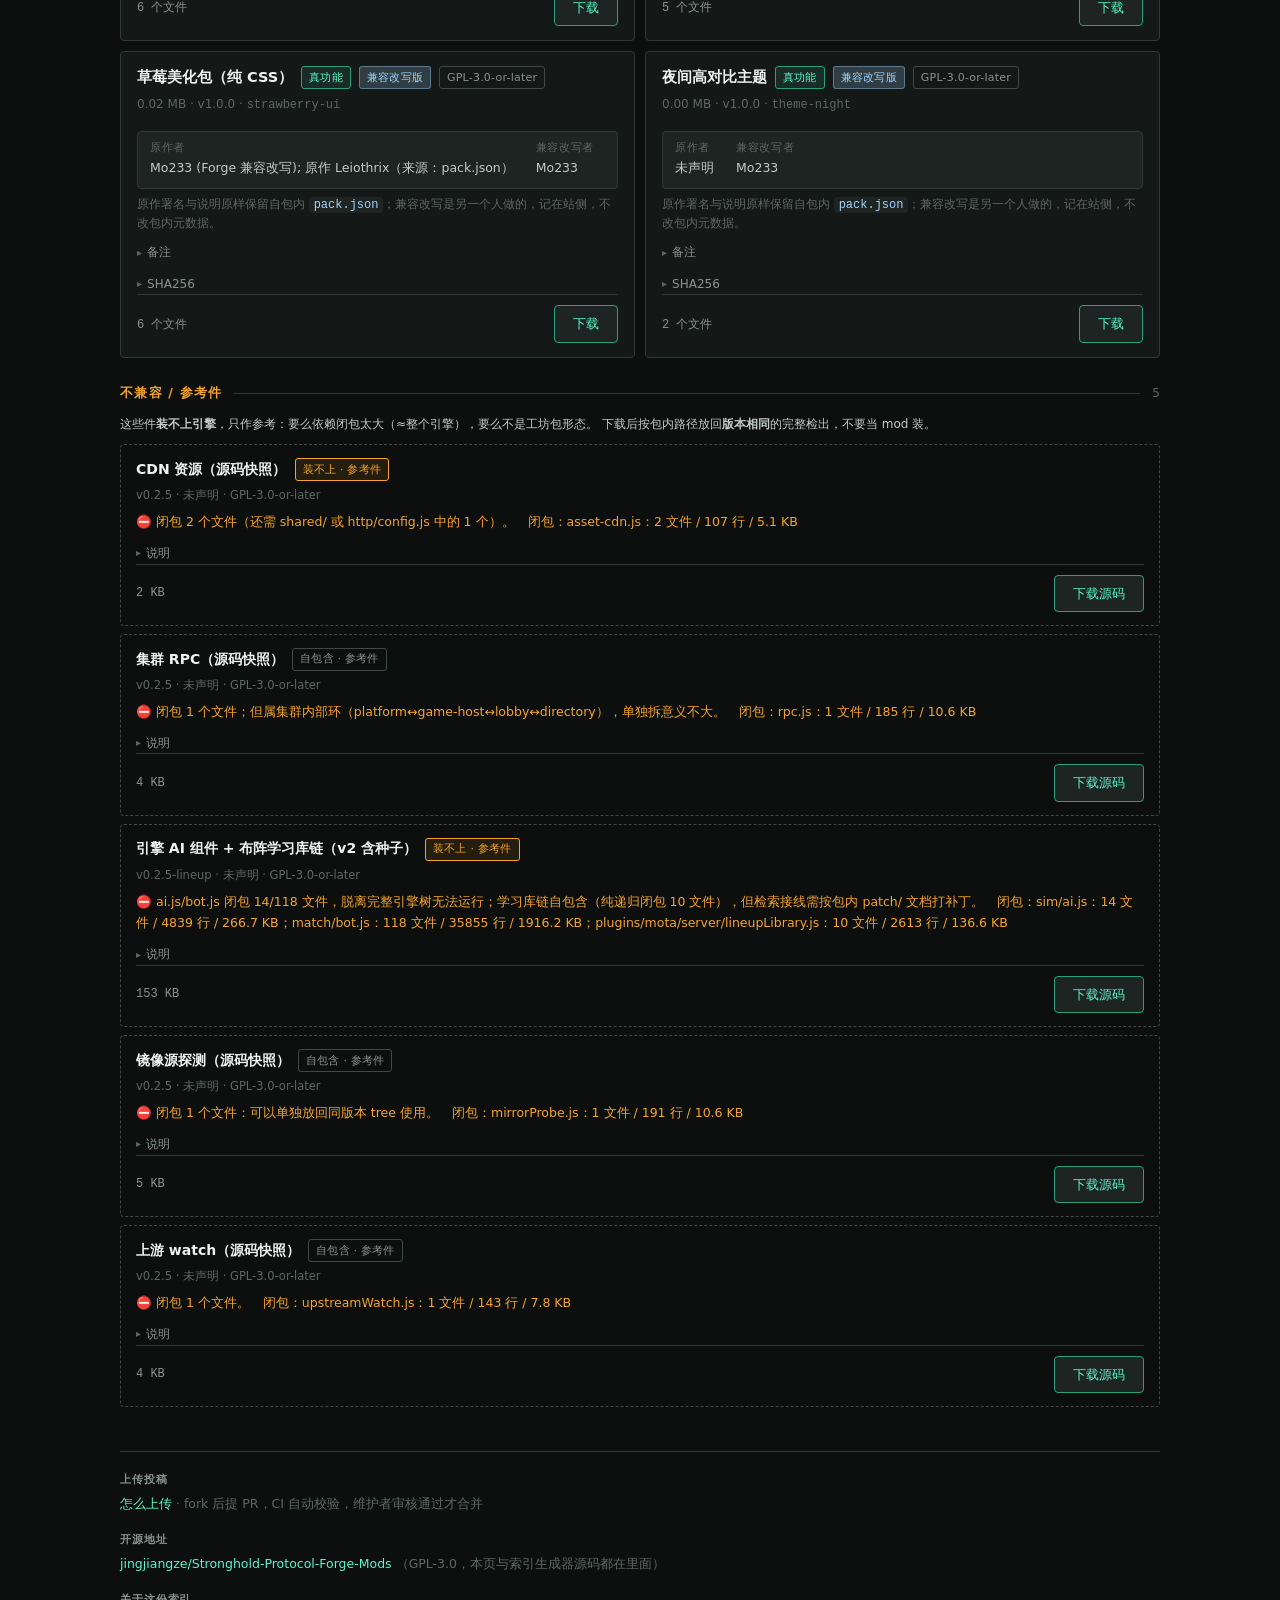
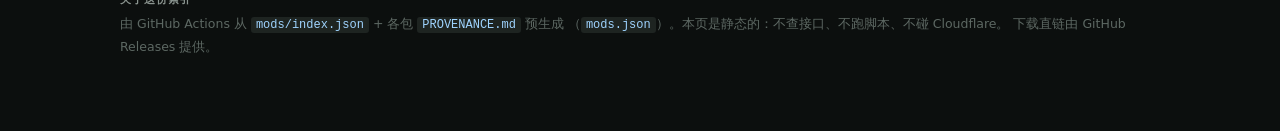
==== commit 8c791cf9: "fix(modsite): 索引加载加超时+重试，网络故障文案不再误导为「Actions 没生成」 实测根因（Playwright 复现）：数据在 CF 边缘是好的（curl IPv4/代理/IPv6" ====
--- a/modsite/index.html
+++ b/modsite/index.html
@@ -462,16 +462,38 @@
   $('refsList').innerHTML = items.map(refCard).join('\n');
 }
 
-(async () => {
+// 索引/参考件加载：带超时 + 换新连接重试。
+// 到 Cloudflare 边缘的这一跳在本机直连时会 40–110s 或被中途重置（`Failed to fetch`），
+// 而数据本身在边缘是好的（curl 三路透都能 200）——所以这不是「索引没生成」，是网络抖。
+// 重试每次是新连接，有机会换到另一条 CF IP / 非劣化路由；超时用 AbortController 兜住「卡住不返回」。
+async function fetchJSON(url, { attempts = 3, timeoutMs = 20000 } = {}) {
+  let lastErr;
+  for (let i = 0; i < attempts; i++) {
+    const ctrl = new AbortController();
+    const timer = setTimeout(() => ctrl.abort(), timeoutMs);
+    try {
+      const r = await fetch(url, { cache: 'no-store', signal: ctrl.signal });
+      if (!r.ok) throw new Error('HTTP ' + r.status);
+      return await r.json();
+    } catch (e) {
+      lastErr = e;
+      // 404 不是瞬时故障，重试也没用，立刻放弃（这才是「索引没生成」的真判据）
+      if (e && /HTTP 404/.test(String(e.message || e))) break;
+      if (i < attempts - 1) await new Promise((res) => setTimeout(res, 600 * (i + 1))); // 退避后再换连接重试
+    } finally {
+      clearTimeout(timer);
+    }
+  }
+  throw lastErr || new Error('载入失败');
+}
+
+async function loadIndex() {
+  $('sub').textContent = '载入中…';
+  $('list').innerHTML = '<div class="empty">正在载入索引…</div>';
   try {
-    // 参考件单独一份 JSON：不经闸门，也不混进正常列表
-    try {
-      const er = await fetch('extras.json', { cache: 'no-store' });
-      if (er.ok) renderRefs(((await er.json()).items) || []);
-    } catch (e) { /* 参考件加载失败不影响主列表 */ }
-    const r = await fetch('mods.json', { cache: 'no-store' });
-    if (!r.ok) throw new Error('HTTP ' + r.status);
-    const j = await r.json();
+    // 参考件单独一份 JSON：不经闸门，也不混进正常列表；失败只跳过它，不拖累主列表
+    try { renderRefs(((await fetchJSON('extras.json', { attempts: 2, timeoutMs: 12000 })).items) || []); } catch (e) { /* 参考件加载失败不影响主列表 */ }
+    const j = await fetchJSON('mods.json');
     ALL = (Array.isArray(j) ? j : (j.mods || []))
       // 说明包不进站点（上游入库闸门 + 索引生成器都已排除，这里是第三道展示层兜底）
       .filter((m) => m.category !== 'documentation');
@@ -479,11 +501,20 @@
     renderFuncBar();
     render();
   } catch (e) {
+    const msg = String((e && e.message) || e);
+    // 只有真 404 才指向 Actions；网络层 reject/超时是链路问题，别甩锅给 Actions 没生成
+    const missing = /HTTP 404/.test(msg);
     $('sub').textContent = '索引载入失败';
-    $('list').innerHTML = '<div class="empty"><b>索引载入失败</b>' + esc(String(e.message || e))
-      + '<br>请确认 mods.json 已由 Actions 生成。</div>';
+    $('list').innerHTML = '<div class="empty"><b>索引载入失败</b> · ' + esc(msg)
+      + (missing
+        ? '<br>站点没有 mods.json —— 请确认索引已由 Actions 生成。'
+        : '<br>到站点索引的网络连接被中断或超时（不是索引缺失）。已自动重试仍未成功，可稍后手动重试或换网络。')
+      + (missing ? '' : '<br><button type="button" id="retryIndex">重试</button>') + '</div>';
+    const btn = $('retryIndex');
+    if (btn) btn.addEventListener('click', loadIndex);
   }
-})();
+}
+loadIndex();
 
 $('q').addEventListener('input', render);
 $('sort').addEventListener('change', render);
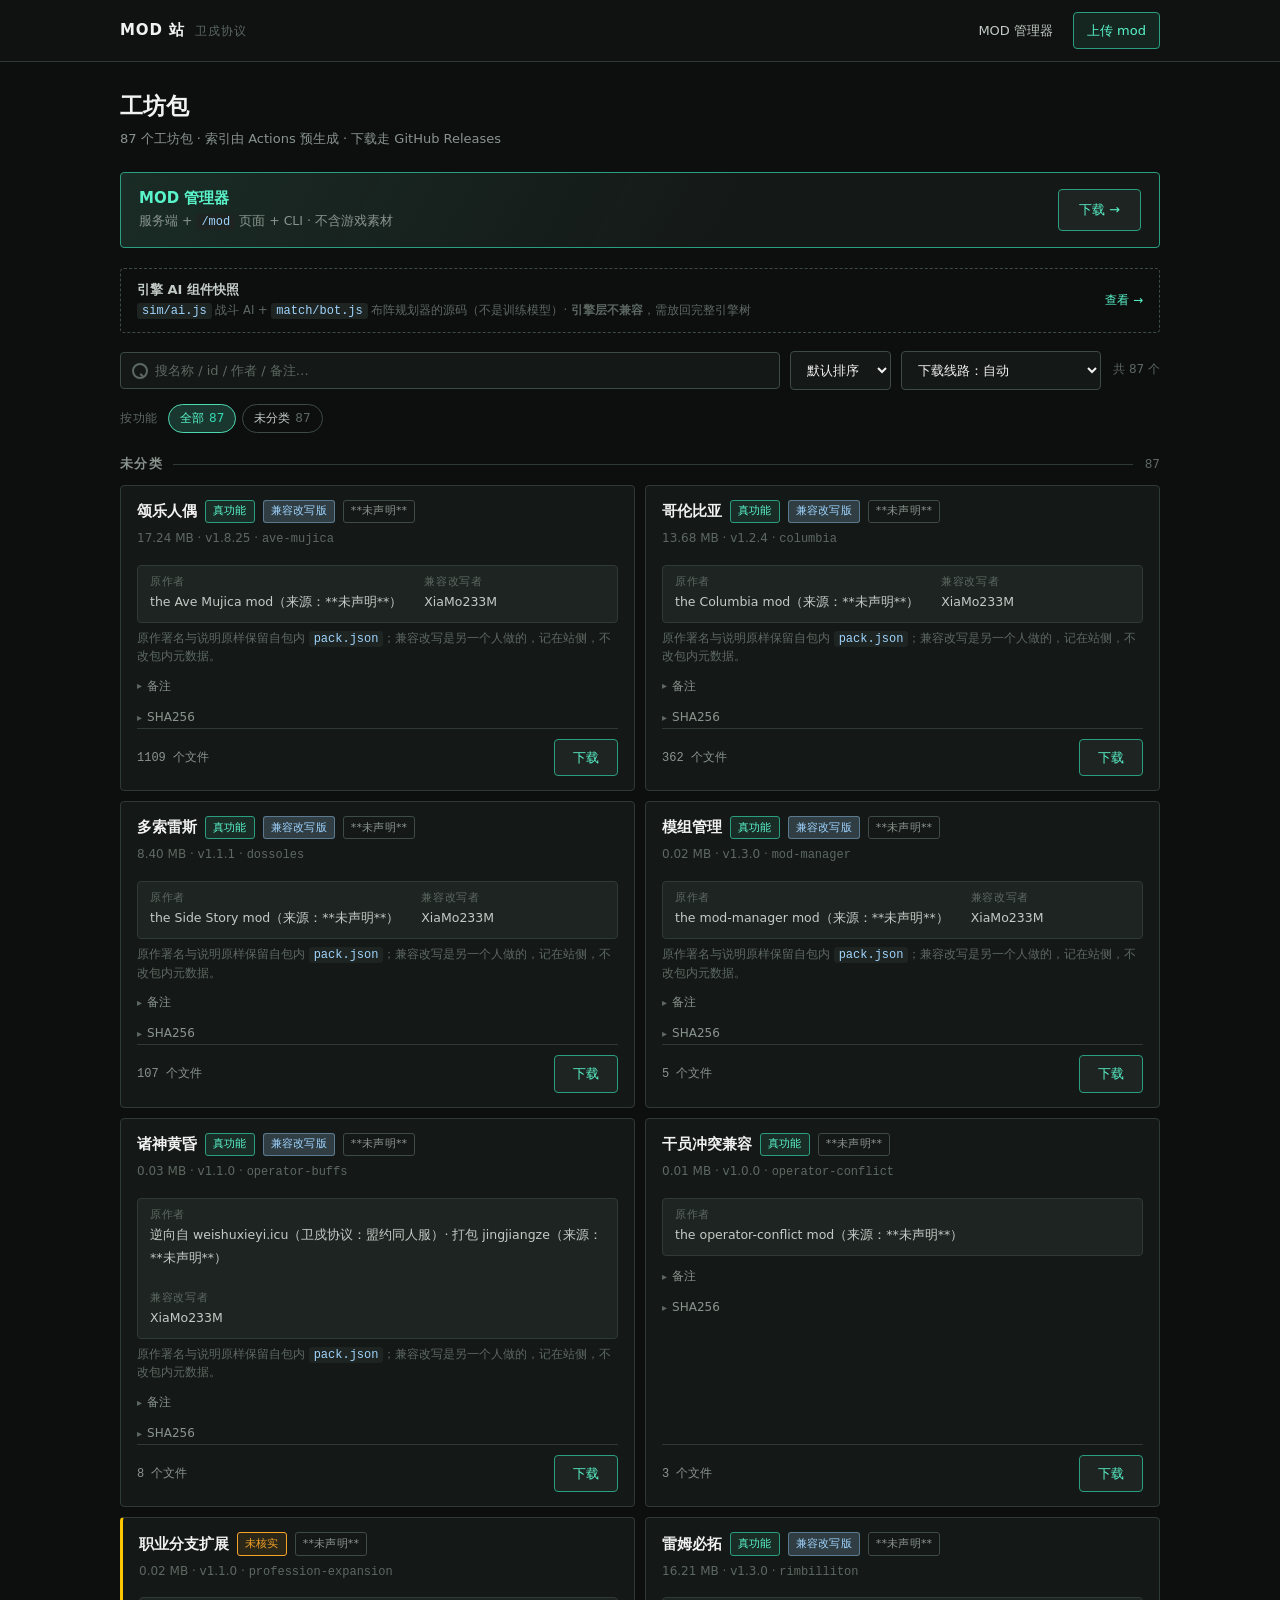
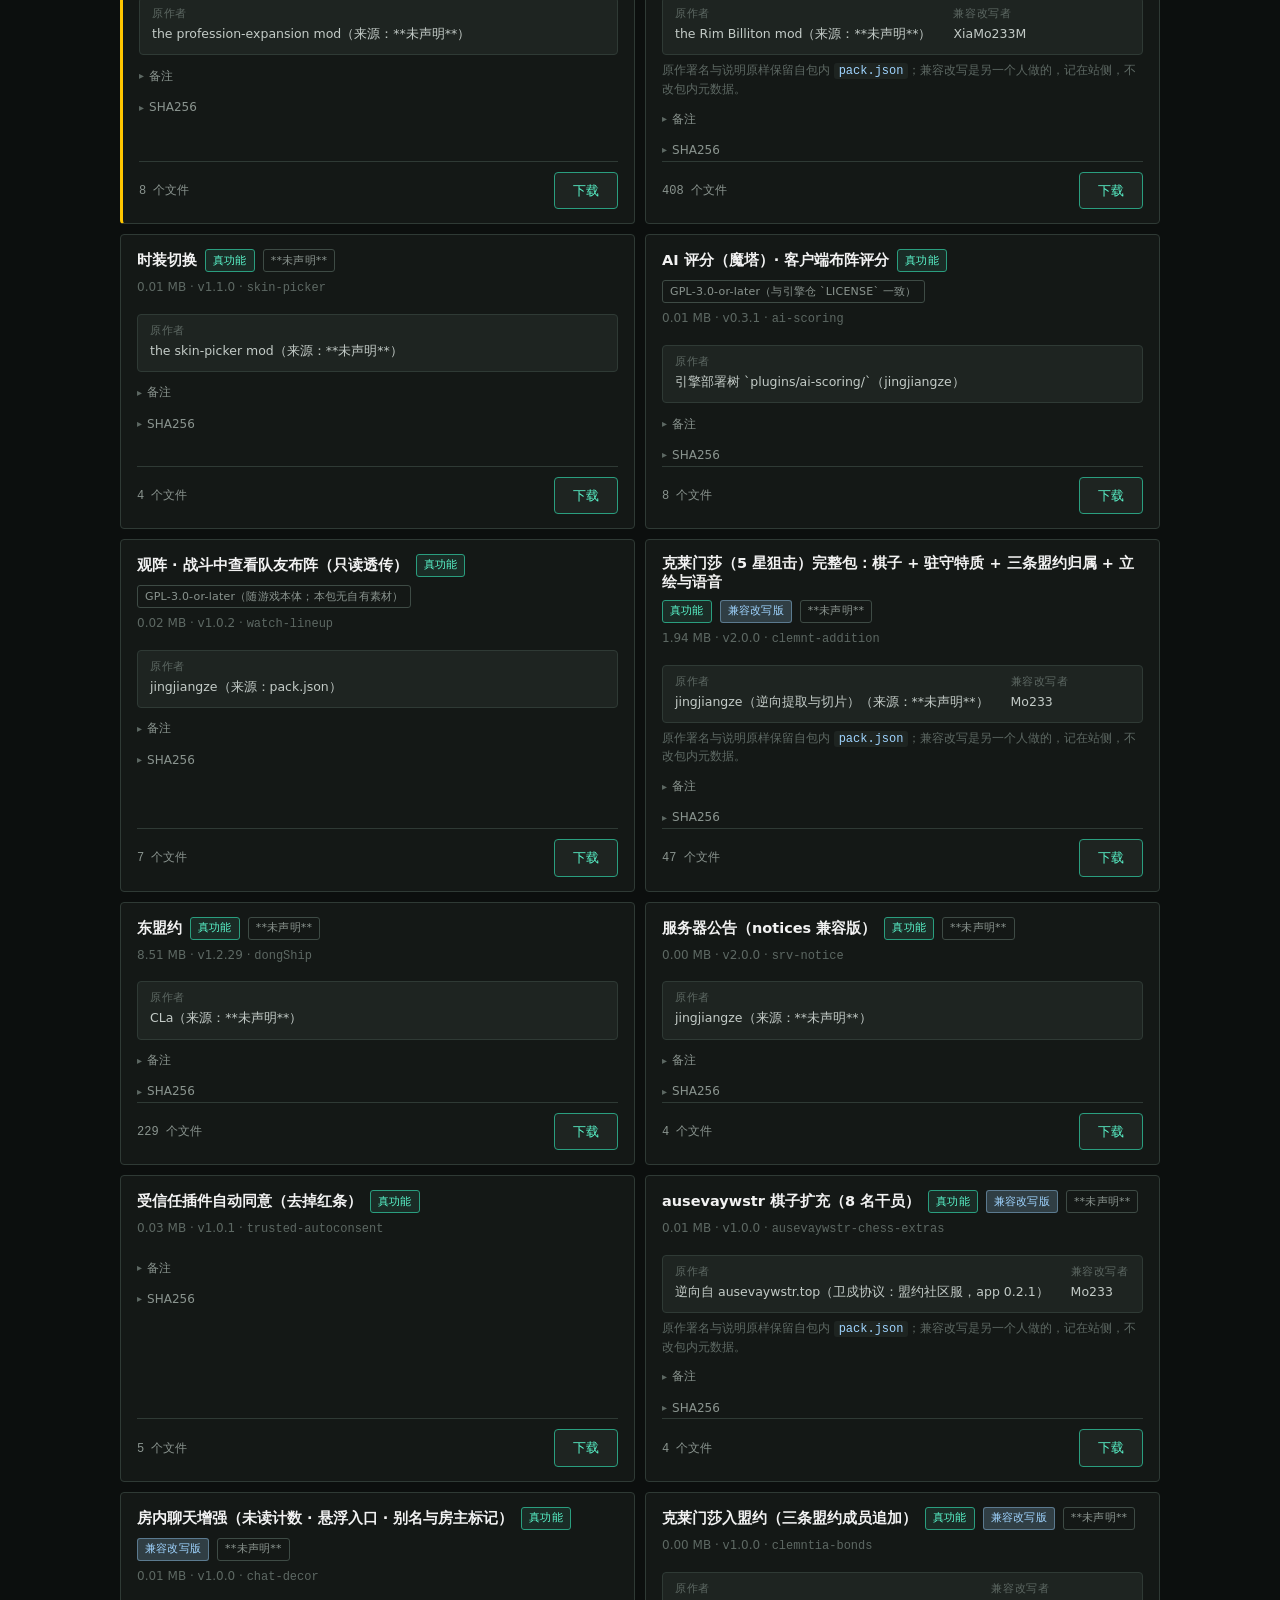
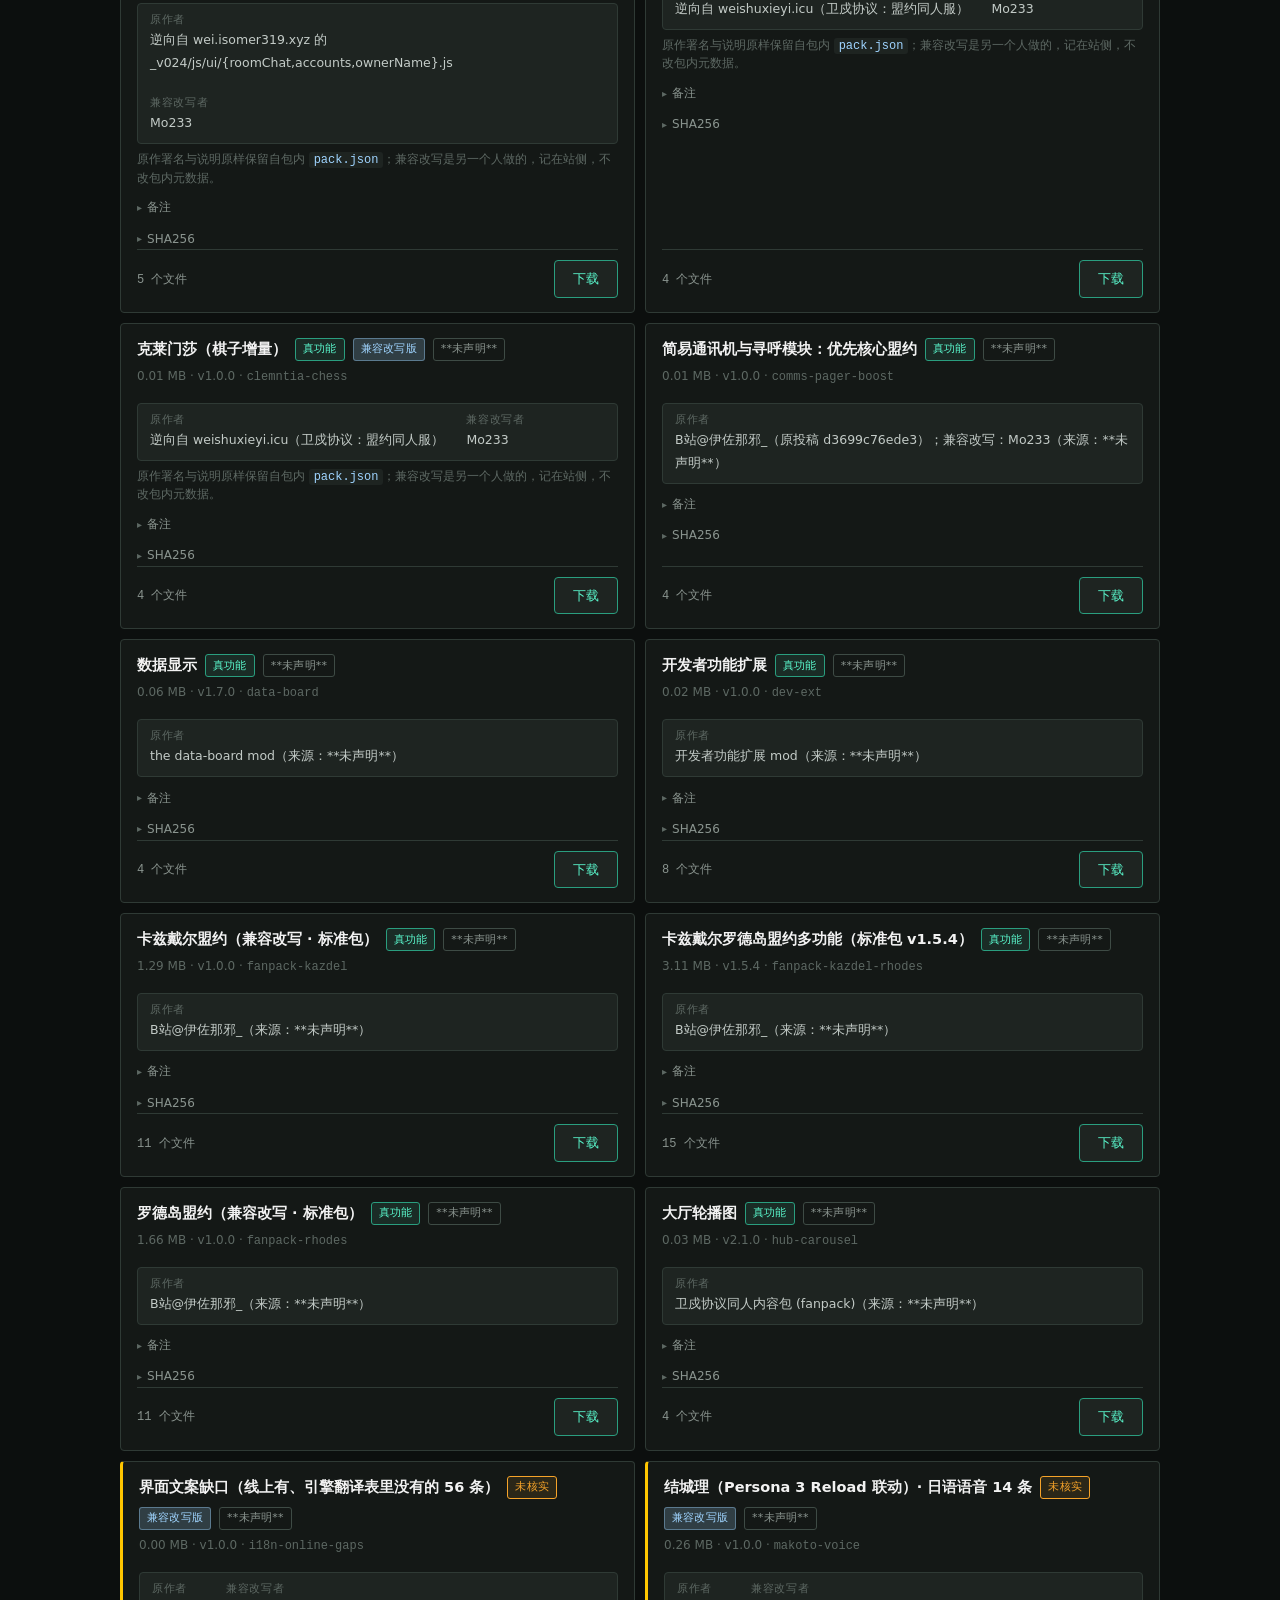
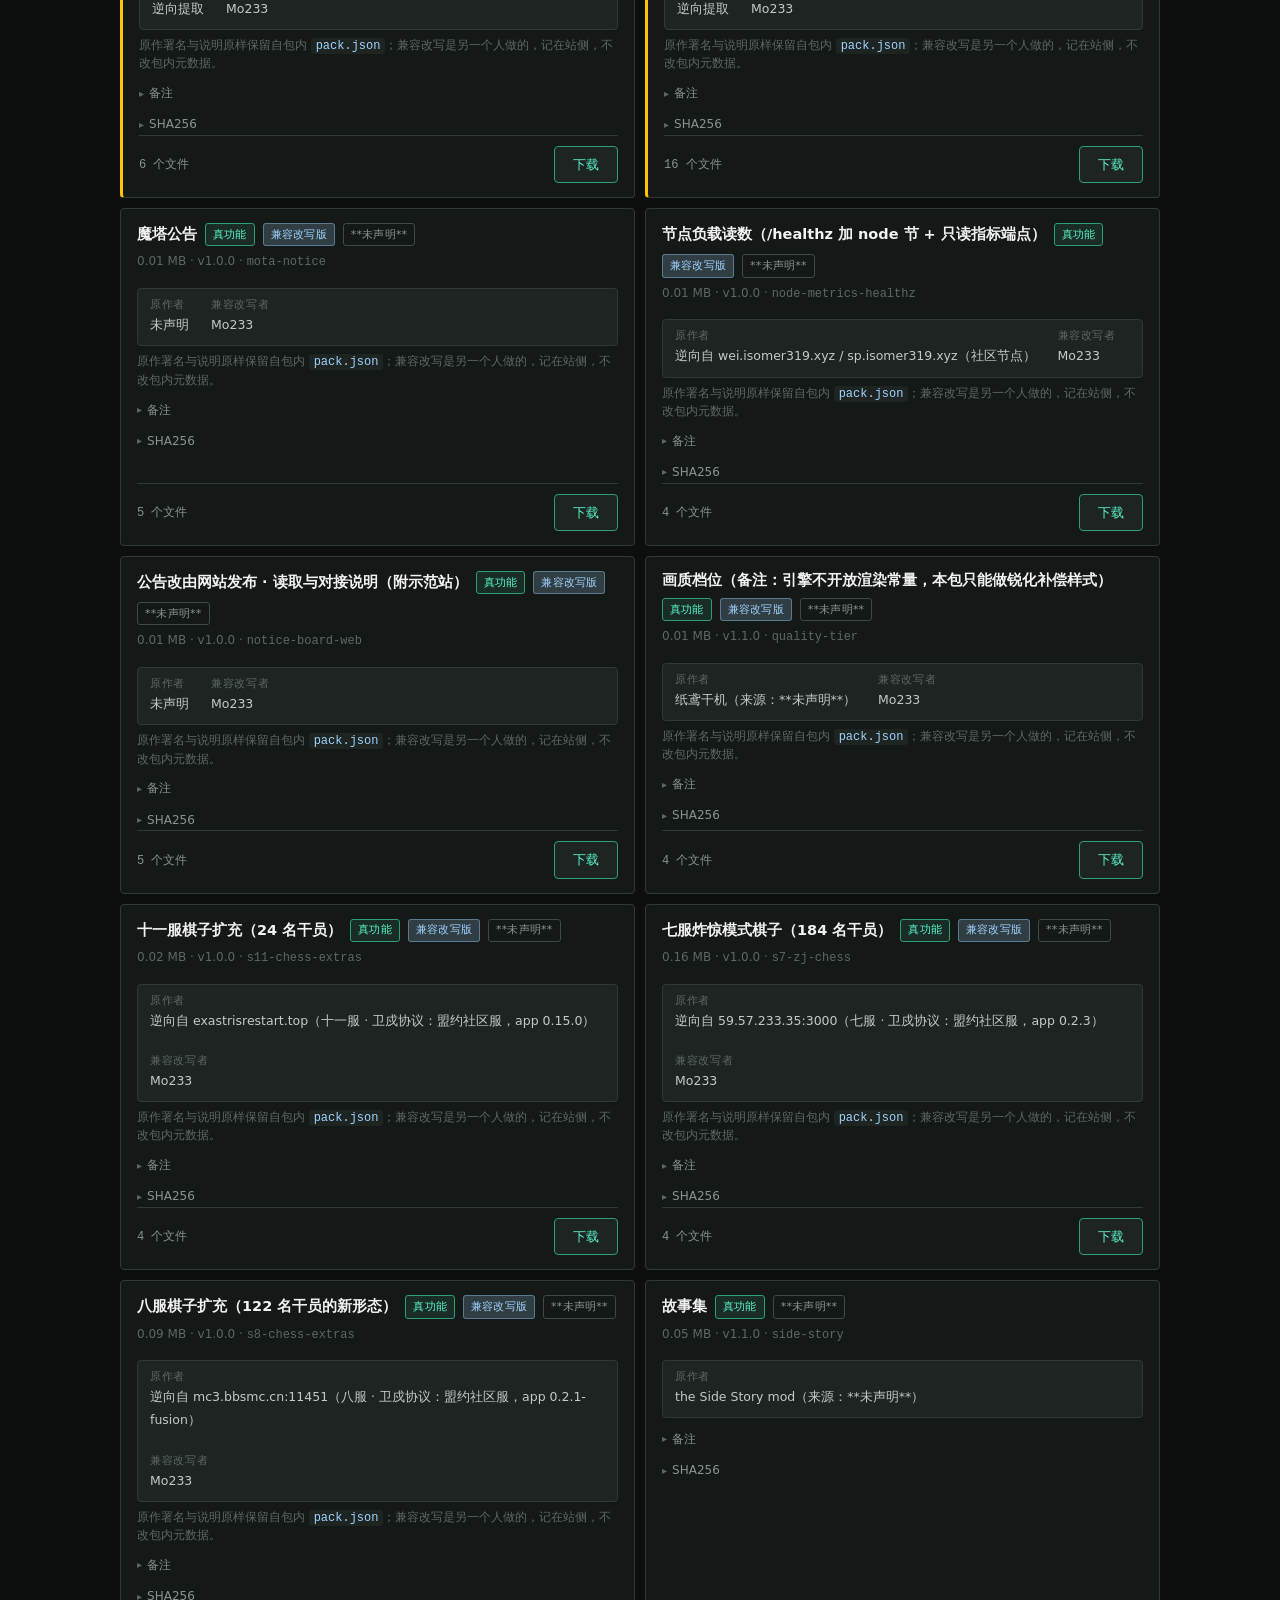
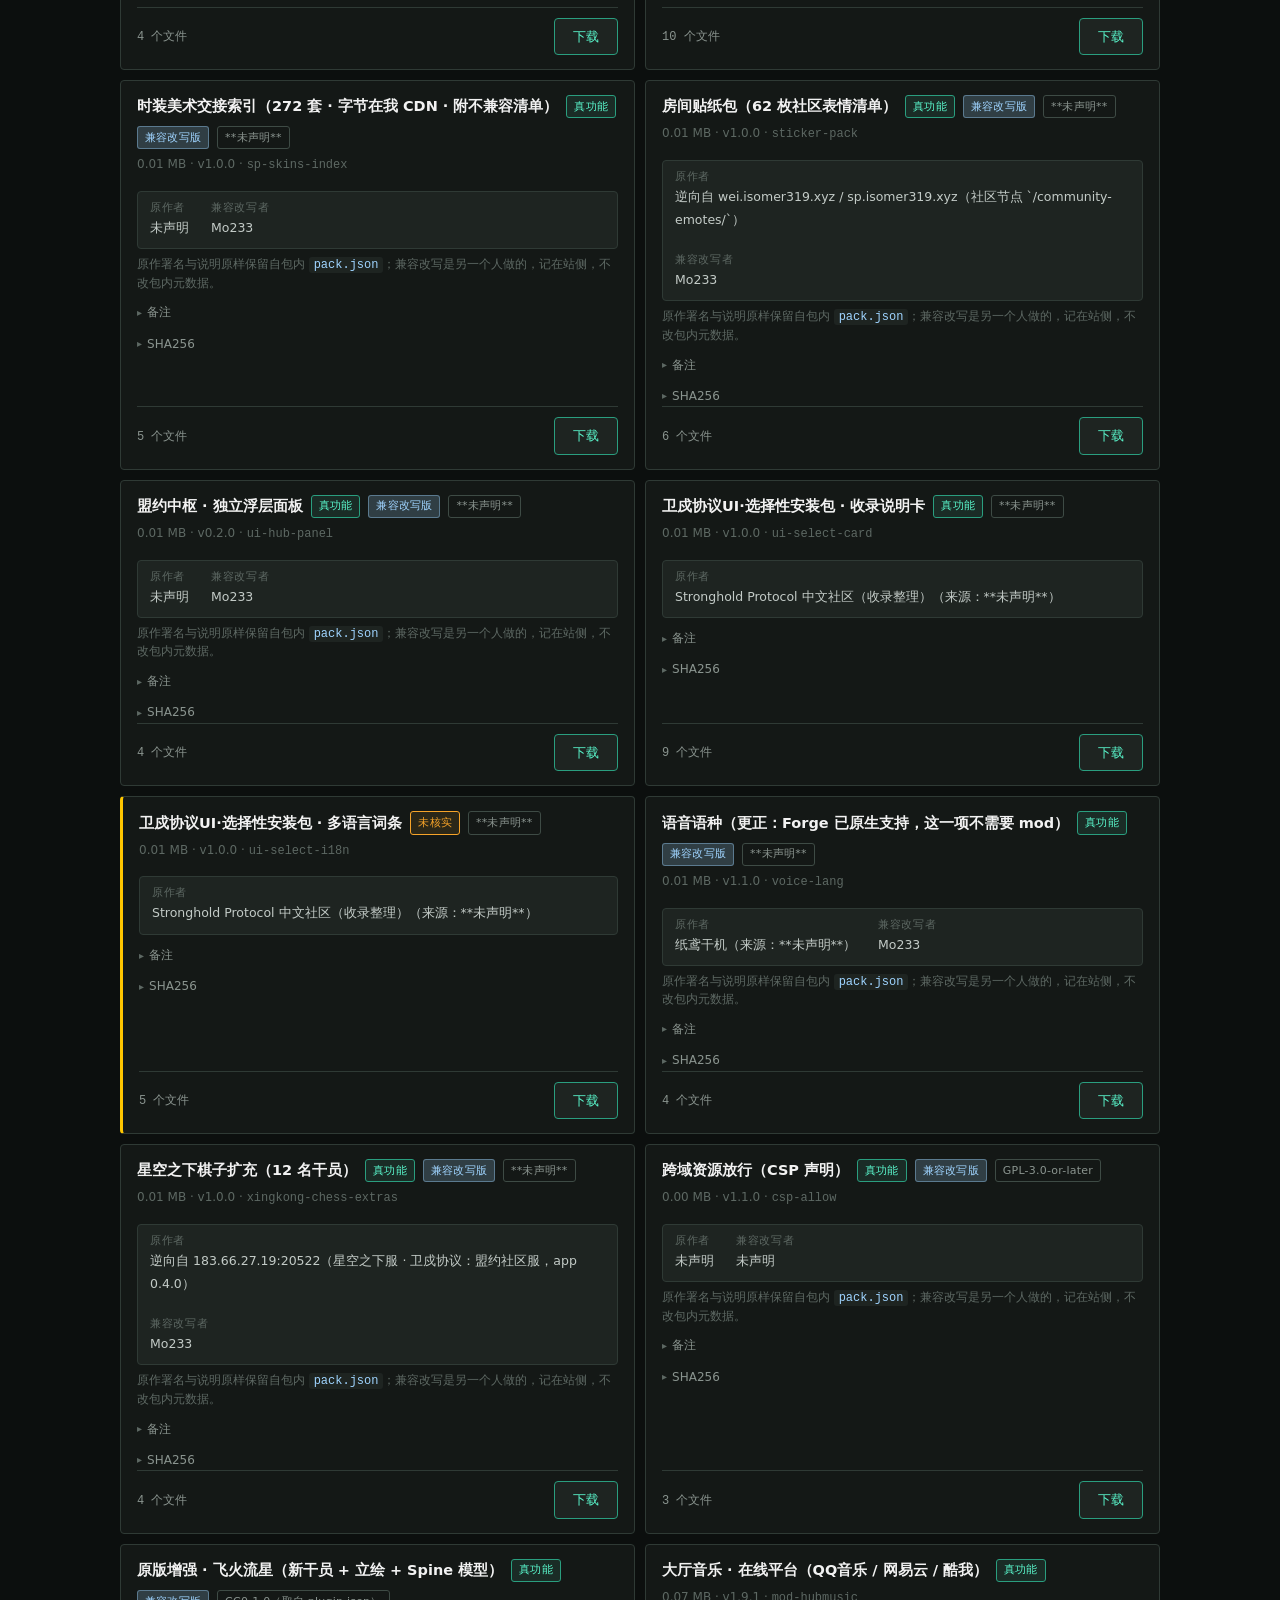
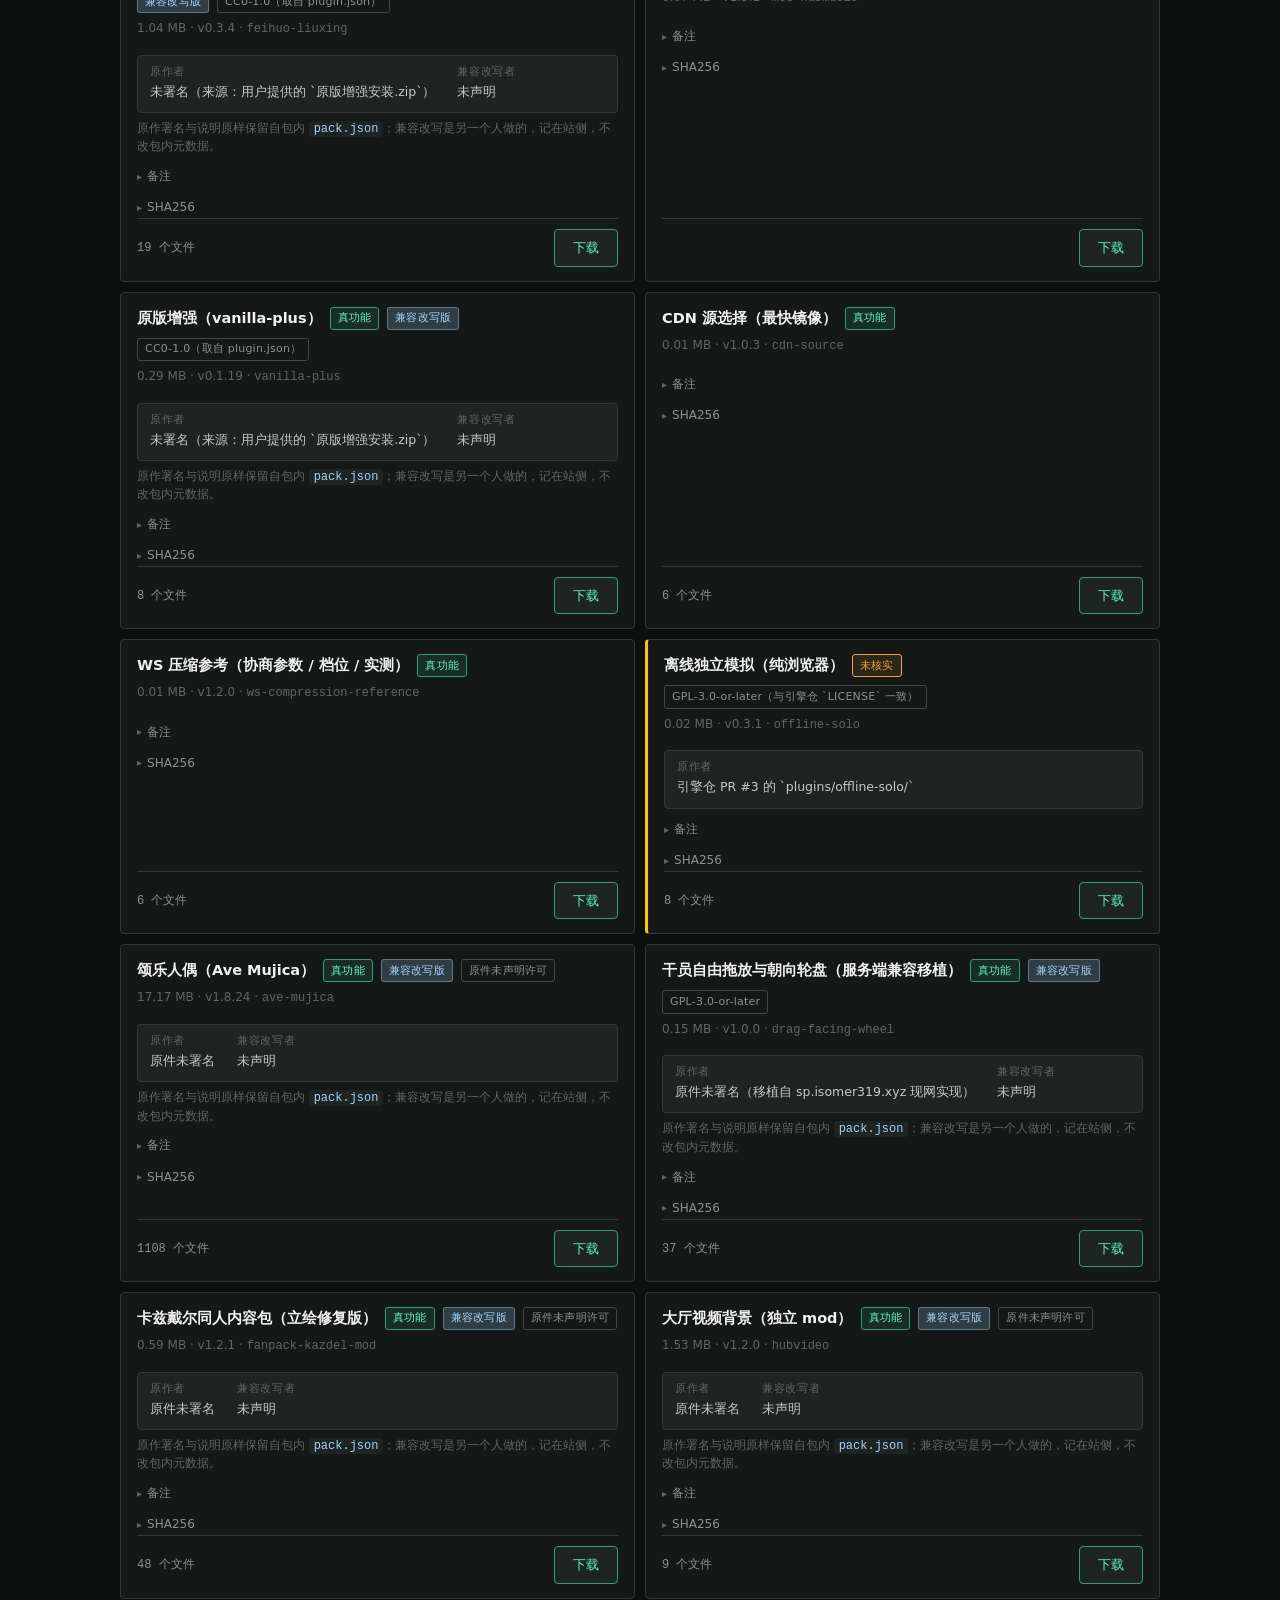
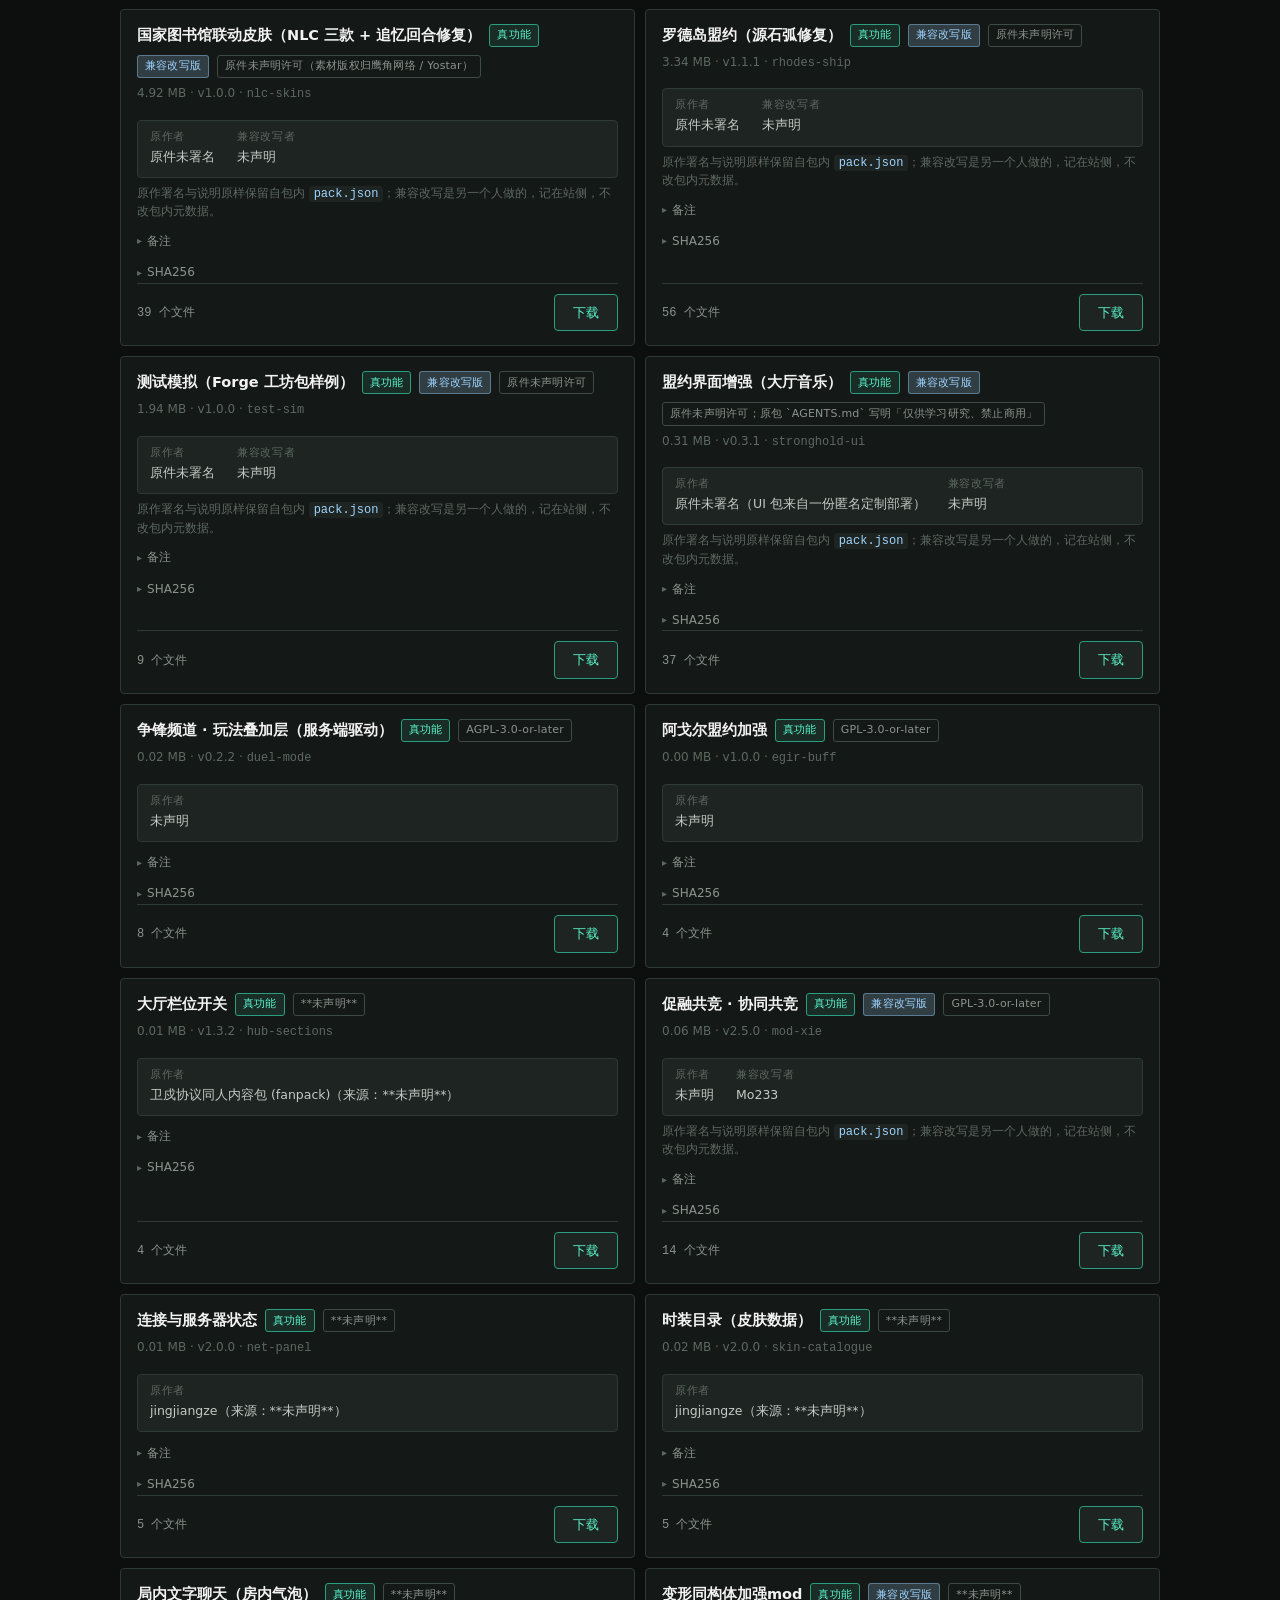
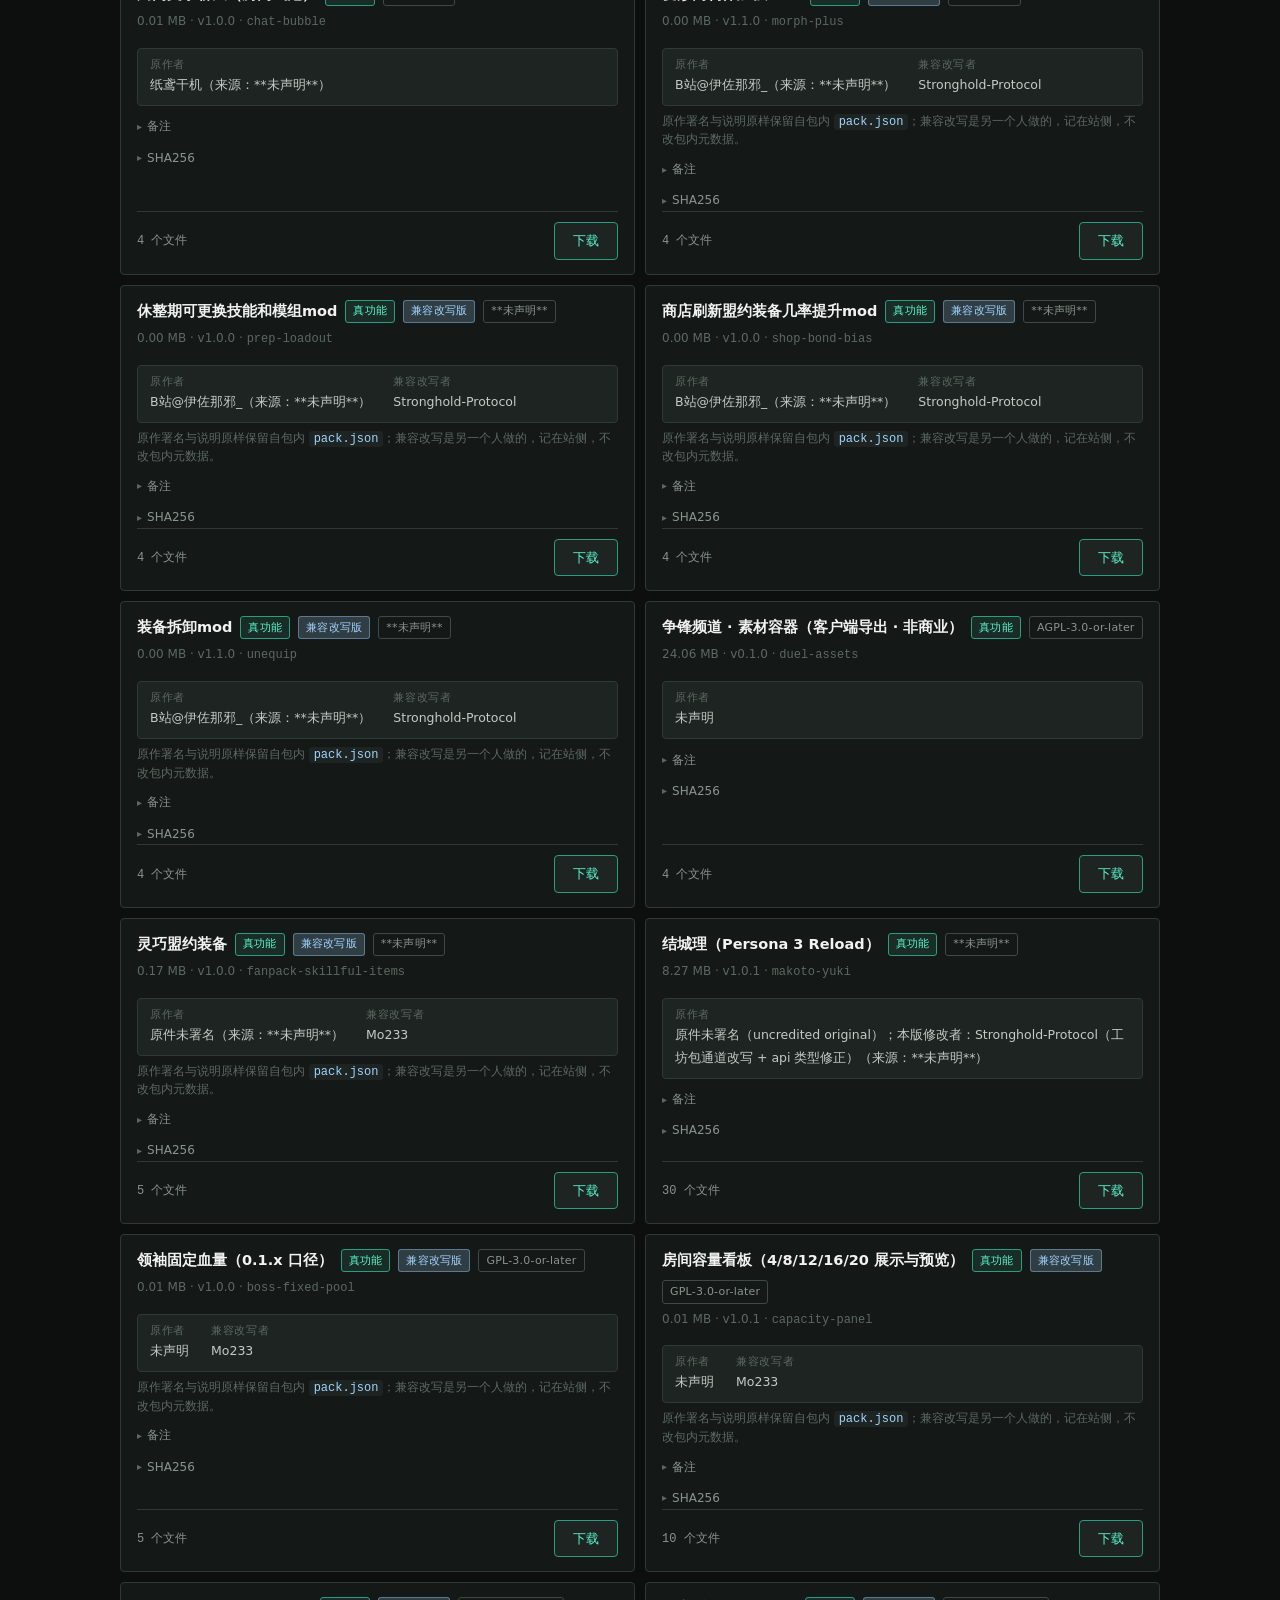
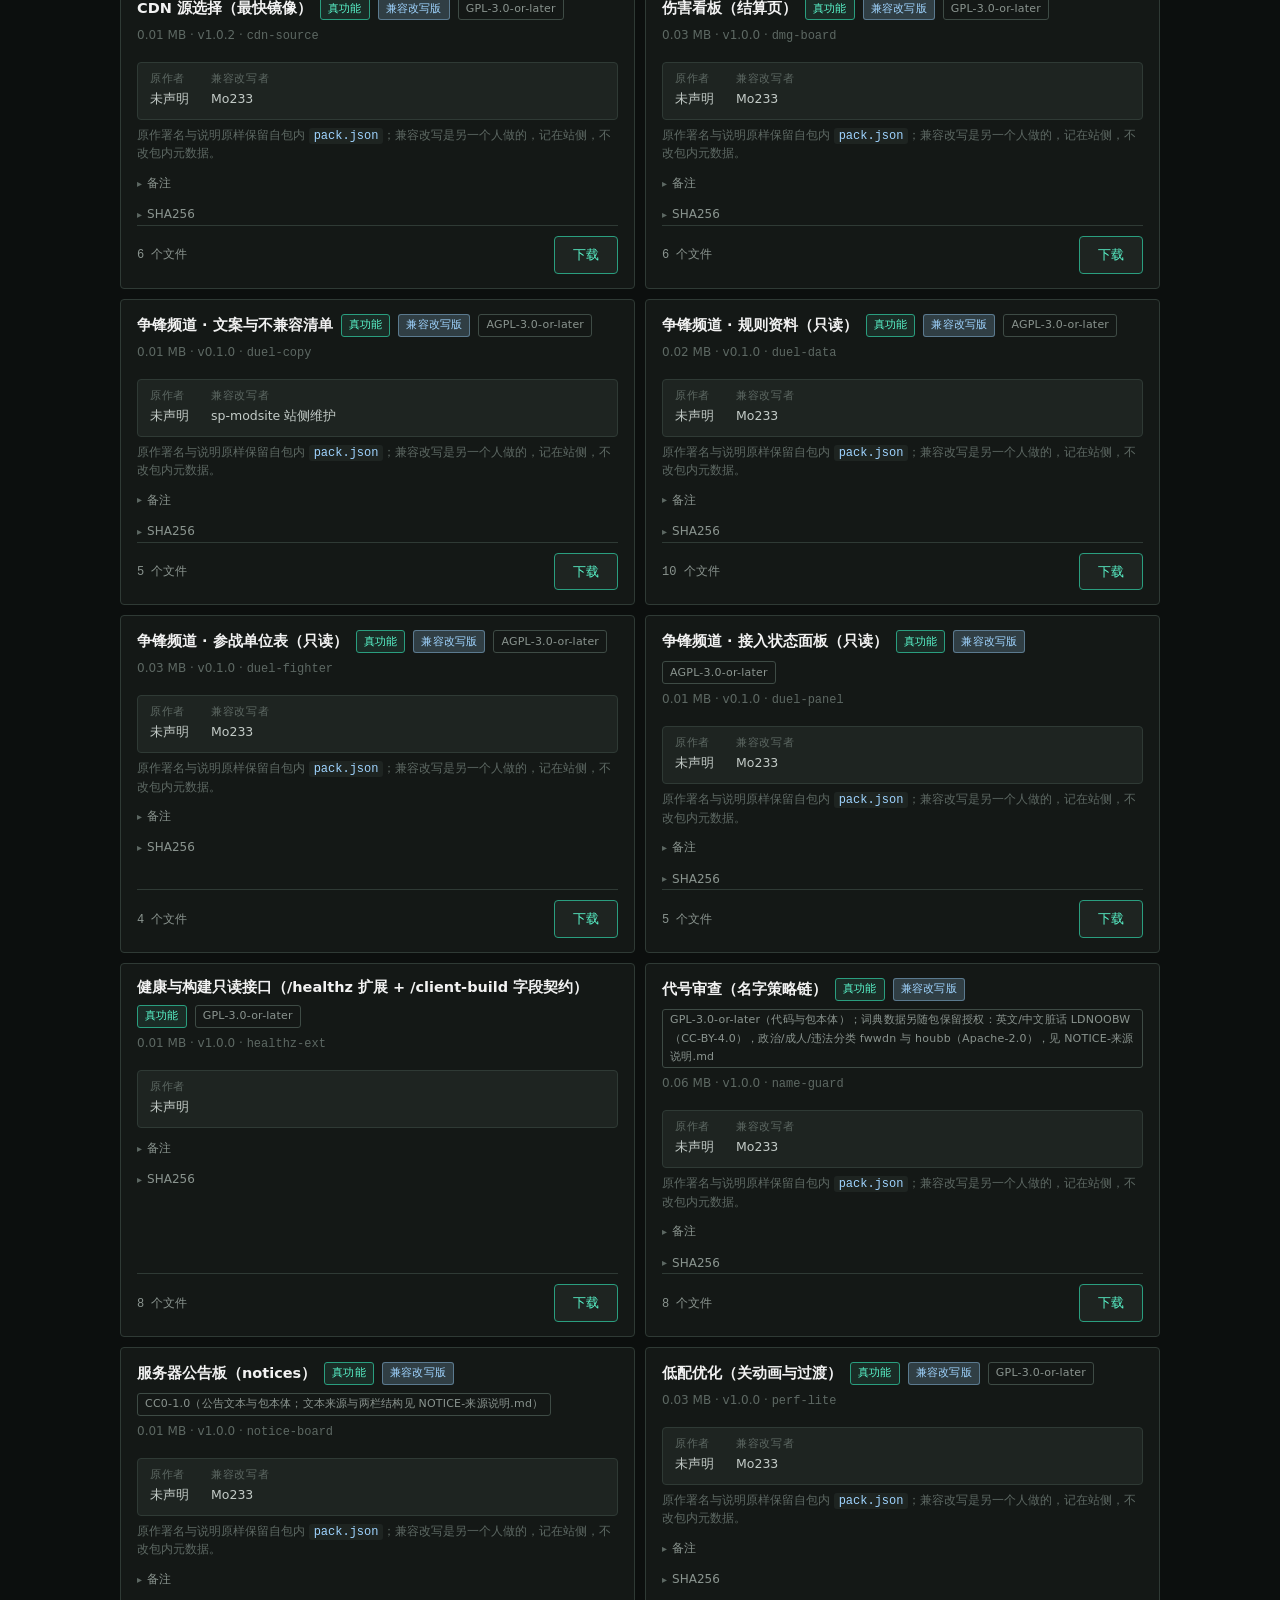
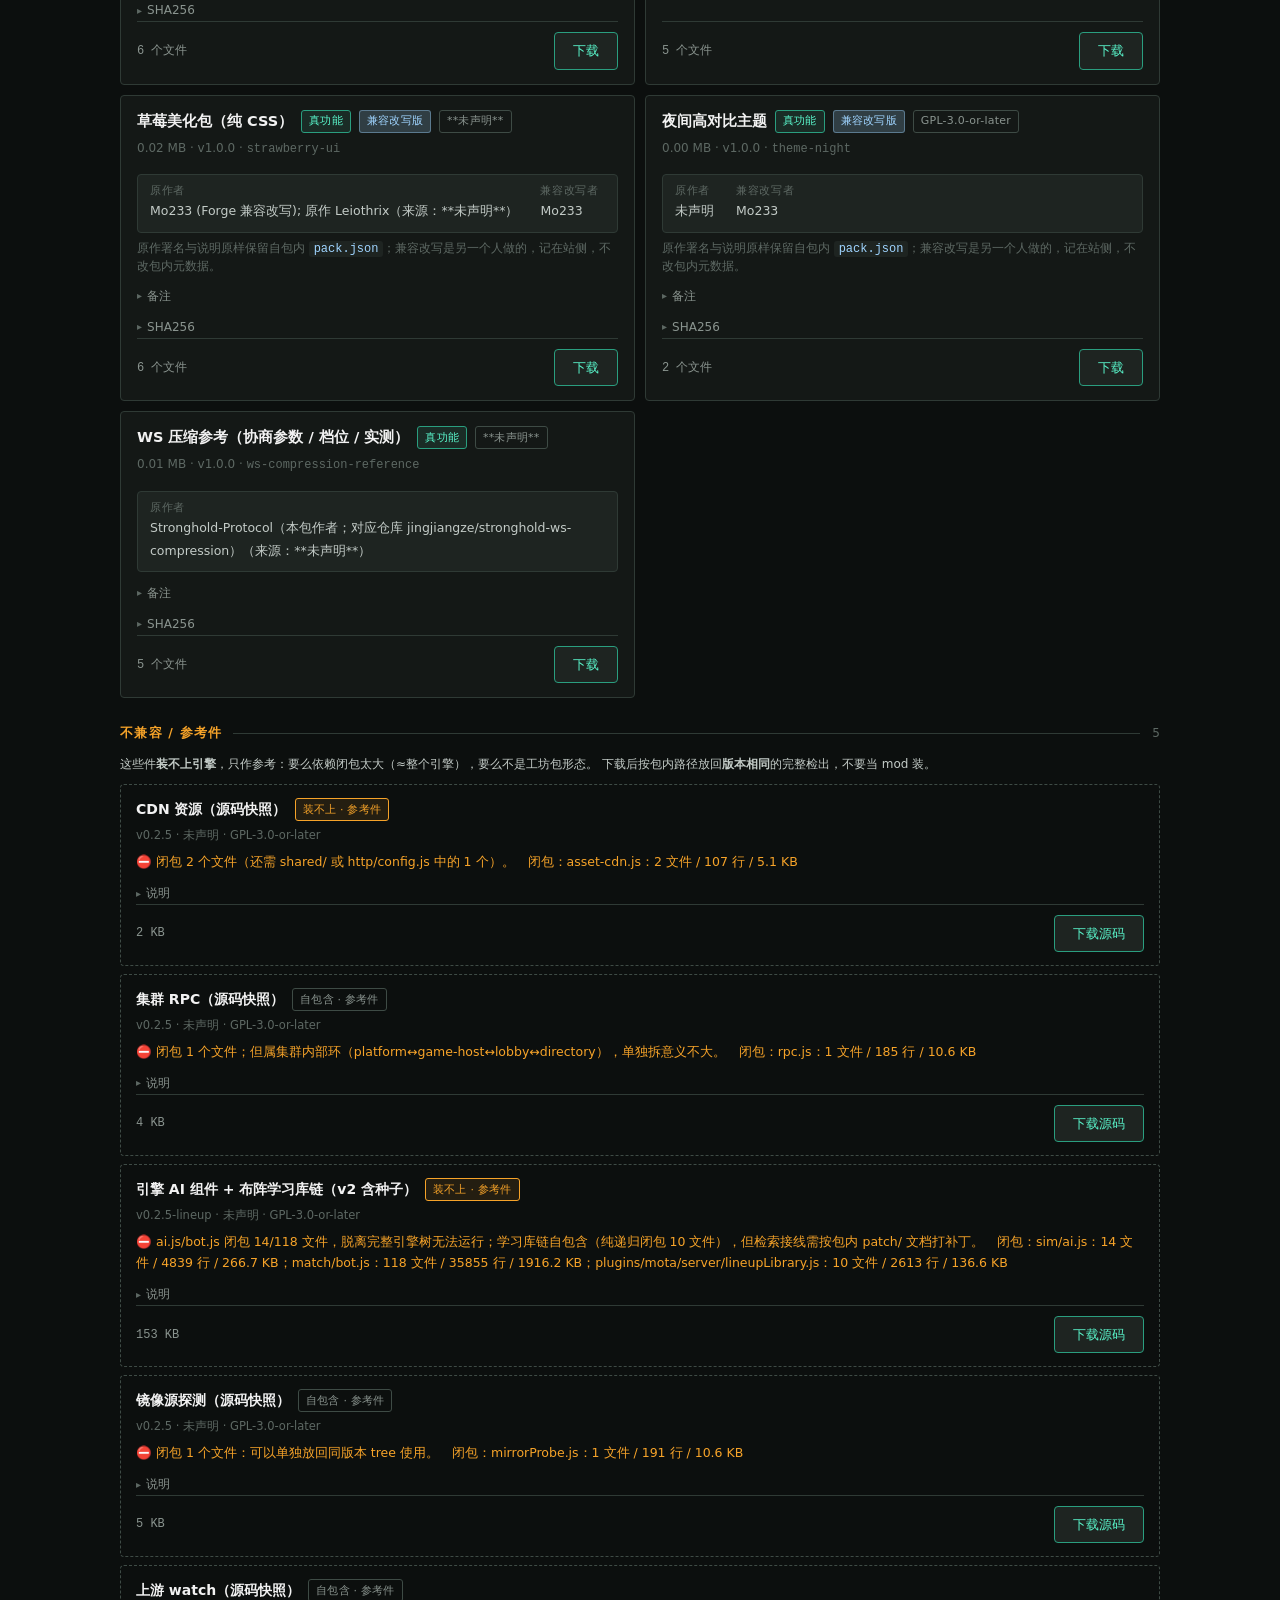
==== commit 9c002c1d: "feat(modsite): 下载按钮接上线路回退 + 浏览器内 SHA256 校验 旧实现是一个裸 `<a href="{raw}">下载</a>`：raw.githubusercontent.co" ====
--- a/modsite/index.html
+++ b/modsite/index.html
@@ -166,6 +166,20 @@
   border:1px solid var(--mint-700);background:var(--bg-2);color:var(--mint-400);
   font-size:13px;white-space:nowrap}
 .dl:hover{background:var(--mint-600);color:var(--text-on-mint);border-color:var(--mint-600)}
+.dl[data-busy]{opacity:.65;pointer-events:none}
+
+/* 下载线路 + 进度：线路只决定「从哪儿取」，字节仍按目录里的 SHA256 在浏览器内校验后才落盘 */
+#line{max-width:200px}
+#dlstat{position:fixed;left:50%;transform:translateX(-50%);bottom:18px;z-index:50;display:none;
+  min-width:min(340px,92vw);max-width:min(560px,92vw);padding:12px 16px;border-radius:var(--radius);
+  border:1px solid var(--mint-700);background:var(--bg-2);box-shadow:0 10px 30px #0008;
+  font-size:13px;line-height:1.6}
+#dlstat.on{display:block}
+#dlstat b{color:var(--mint-400);font-weight:600}
+#dlstat b.bad{color:#f88}
+#dlstat .dim{color:var(--text-lo);font-size:12px}
+#dlstat .bar{height:4px;margin-top:8px;border-radius:2px;background:var(--line);overflow:hidden}
+#dlstat .bar i{display:block;height:100%;width:0;background:var(--mint-600);transition:width .15s}
 
 /* 「不兼容 / 参考件」分组：虚线 + 琥珀边，视觉上就与能装的 mod 区分开 */
 .refsec{margin:26px 0 0}
@@ -249,6 +263,10 @@
       <option value="size-desc">按体积 ↓</option>
       <option value="new">按版本</option>
     </select>
+    <select id="line" title="下载线路：直连 GitHub 或经镜像。无论走哪条，字节都要对得上目录里的 SHA256 才会保存。">
+      <option value="auto">下载线路：自动</option>
+      <option value="">直连 GitHub</option>
+    </select>
     <span class="count" id="count"></span>
   </div>
 
@@ -267,6 +285,8 @@
     </p>
     <div id="refsList"></div>
   </section>
+
+  <div id="dlstat" role="status" aria-live="polite"></div>
 
   <footer>
     <div class="fblock">
@@ -282,8 +302,10 @@
     <div class="fblock">
       <b>关于这份索引</b>
       由 GitHub Actions 从 <code>mods/index.json</code> + 各包 <code>PROVENANCE.md</code> 预生成
-      （<code>mods.json</code>）。本页是静态的：不查接口、不跑脚本、不碰 Cloudflare。
-      下载直链由 <span id="store"></span> 提供。
+      （<code>mods.json</code>）。本页不查第三方接口：列表只读同源静态文件。
+      下载直链由 <span id="store"></span> 提供；点「下载」时才按上面的「下载线路」依次取
+      （直连 GitHub / 镜像），拿到的字节要与目录里的 <code>SHA256</code> 一致才会保存 ——
+      镜像只换线路，不换内容。
     </div>
   </footer>
 </div>
@@ -384,7 +406,9 @@
     + '    <div class="card__foot">\n'
     + '      <span class="size">' + (m.fileCount ? esc(m.fileCount) + ' 个文件' : '') + '</span>\n'
     + (m.download
-      ? '      <a class="dl" href="' + esc(m.download) + '" rel="noopener">下载</a>\n'
+      ? '      <a class="dl" href="' + esc(m.download) + '" rel="noopener"'
+        + ' data-dl="' + esc(m.id + (m.version ? '-v' + m.version : '')) + '"'
+        + (m.sha256 ? ' data-sha="' + esc(m.sha256) + '"' : '') + '>下载</a>\n'
       : '      <span class="size">无下载直链</span>\n')
     + '    </div>\n'
     + '  </article>';
@@ -447,7 +471,11 @@
       + esc(String(m.note)) + '</div></details>\n' : '')
     + '    <div class="card__foot">\n'
     + '      <span class="size">' + (m.zip && m.zip.bytes ? (m.zip.bytes / 1024).toFixed(0) + ' KB' : '') + '</span>\n'
-    + (m.download ? '      <a class="dl" href="' + esc(m.download) + '" rel="noopener">下载源码</a>\n' : '')
+    + (m.download
+      ? '      <a class="dl" href="' + esc(m.download) + '" rel="noopener"'
+        + ' data-dl="' + esc((m.id || 'source') + '-source') + '"'
+        + (m.sha256 ? ' data-sha="' + esc(m.sha256) + '"' : '') + '>下载源码</a>\n'
+      : '')
     + '    </div>\n'
     + '  </article>';
 }
@@ -525,6 +553,208 @@
   renderFuncBar();
   render();
 });
+
+// ---- 下载线路（2026-10-30）--------------------------------------------------------------------
+// 为什么：所有下载直链都指向 raw.githubusercontent.com，而它在不少网络上**整段不通**（实测裸连
+// 25 s 直接 000，同域名给显式 IPv4 却 1.1 s 就回）。旧实现是一个裸 <a href> —— 线路一挂，点「下载」
+// 只换来一张浏览器错误页，连「换条路」的余地都没有。
+//
+// 现在：点下载才按线路依次取（fetch 的失败是可捕获的，<a> 的失败不可捕获），拿到的字节在**浏览器里**
+// 按目录里的 sha256 验过才保存；验不过就拒存并换下一条线路。镜像只换线路、不换内容 —— 这与客户端
+// /mod 管理器里的口径完全一致（那边是 sha256 强制 + 主机白名单）。
+//
+// 只接管 raw.githubusercontent.com 的直链；同源文件（extras/）仍由浏览器直接下载。
+// 没开 CORS 的镜像读不到字节（无法校验），选中它时明确交回浏览器并说清「这条不校验」。
+const LINE_KEY = 'sp-modsite-line';
+const RAW_RE = /^https:\/\/raw\.githubusercontent\.com\//;
+const LINE_PER_TRY_MS = 90000;
+const DIRECT_LINE = { id: '', name: '直连', prefix: '', cors: true };
+let MIRRORS = [];     // [{id,name,prefix,cors}] ← mirrors.json（与 MOD 管理器下载页同一份清单）
+let LINE = 'auto';    // 'auto' | ''（直连） | 某个镜像 id
+
+try { LINE = localStorage.getItem(LINE_KEY) || 'auto'; } catch (e) { /* 隐私模式下拿不到就按自动 */ }
+
+/** 每行一条线路。自动模式只把**能跨域读字节**的排在前面 —— 读不到就没法校验 sha256。 */
+function linesFor(auto) {
+  const usable = MIRRORS.filter((m) => m.cors !== false);
+  if (auto) return [DIRECT_LINE].concat(usable);
+  if (LINE === '') return [DIRECT_LINE];
+  const one = MIRRORS.find((m) => m.id === LINE);
+  return one ? [one] : [DIRECT_LINE];
+}
+const routeOf = (url, line) => (line && line.prefix ? line.prefix + url : url);
+
+// 状态条：用递增序号防「上一轮的隐藏定时器」把新一轮的进度条掐掉。
+let STAT_SEQ = 0;
+function showStat(html) {
+  const el = $('dlstat');
+  el.dataset.seq = String(++STAT_SEQ);
+  el.innerHTML = html;
+  el.classList.add('on');
+  return el;
+}
+function hideStat(ms) {
+  const el = $('dlstat');
+  const mine = el.dataset.seq;
+  setTimeout(() => {
+    if (el.dataset.seq === mine) { el.classList.remove('on'); el.innerHTML = ''; }
+  }, ms || 0);
+}
+const fmtMB = (n) => (n / 1048576).toFixed(1) + ' MB';
+const barOf = (pct) => '<div class="bar"><i style="width:' + Math.max(0, Math.min(100, pct)).toFixed(1) + '%"></i></div>';
+
+/** 取一条线路的字节；失败要能区分「HTTP 错 / 超时 / 跨域读不到」。 */
+async function fetchLine(rawUrl, line, onProgress) {
+  const target = routeOf(rawUrl, line);
+  const ctrl = new AbortController();
+  const timer = setTimeout(() => ctrl.abort(), LINE_PER_TRY_MS);
+  try {
+    const r = await fetch(target, { cache: 'no-store', signal: ctrl.signal });
+    if (!r.ok) throw new Error('HTTP ' + r.status);
+    const total = Number(r.headers.get('content-length') || 0);
+    if (!r.body || !r.body.getReader) {           // 极老的浏览器：整体读
+      const buf = new Uint8Array(await r.arrayBuffer());
+      onProgress(buf.length, total || buf.length);
+      return buf;
+    }
+    const reader = r.body.getReader();
+    const chunks = [];
+    let got = 0;
+    for (;;) {
+      const { done, value } = await reader.read();
+      if (done) break;
+      chunks.push(value); got += value.length;
+      onProgress(got, total);
+    }
+    const out = new Uint8Array(got);
+    let off = 0;
+    for (const c of chunks) { out.set(c, off); off += c.length; }
+    return out;
+  } catch (e) {
+    if (e && e.name === 'AbortError') throw new Error('超时 ' + (LINE_PER_TRY_MS / 1000) + 's');
+    if (e && e.name === 'TypeError') throw new Error('连不上或被跨域拦下');
+    throw e;
+  } finally {
+    clearTimeout(timer);
+  }
+}
+
+/** 浏览器内 SHA-256。非安全上下文（http 页面）没有 WebCrypto —— 返回空串，调用方如实说「没验」。 */
+async function sha256Hex(bytes) {
+  if (!(window.crypto && window.crypto.subtle && window.crypto.subtle.digest)) return '';
+  const d = await window.crypto.subtle.digest('SHA-256', bytes);
+  return Array.from(new Uint8Array(d)).map((b) => b.toString(16).padStart(2, '0')).join('');
+}
+
+function saveBytes(bytes, name) {
+  const blob = new Blob([bytes], { type: 'application/zip' });
+  const url = URL.createObjectURL(blob);
+  const a = document.createElement('a');
+  a.href = url; a.download = name;
+  document.body.appendChild(a); a.click(); a.remove();
+  setTimeout(() => URL.revokeObjectURL(url), 60000);
+}
+
+/** 交给浏览器自己下载（不可校验的镜像只能用这条）。用临时 <a>，不改卡片上原本的 href。 */
+function handToBrowser(url) {
+  const a = document.createElement('a');
+  a.href = url; a.rel = 'noopener';
+  document.body.appendChild(a); a.click(); a.remove();
+}
+
+// 线路清单：与 MOD 管理器下载页共用 mirrors.json。拿不到就只走直连，不影响列表。
+fetch('mirrors.json', { cache: 'no-store' })
+  .then((r) => (r.ok ? r.json() : null))
+  .then((j) => {
+    MIRRORS = ((j && j.mirrors) || []).filter((m) => m && m.prefix);
+    const sel = $('line');
+    for (const m of MIRRORS) {
+      const o = document.createElement('option');
+      o.value = m.id;
+      o.textContent = '经 ' + (m.name || m.id) + (m.cors === false ? '（不校验）' : '');
+      sel.appendChild(o);
+    }
+    sel.value = LINE;
+    if (sel.value !== LINE) { sel.value = 'auto'; LINE = 'auto'; }   // 记住的镜像已下架 ⇒ 回落自动
+  })
+  .catch(() => {});
+
+$('line').addEventListener('change', () => {
+  LINE = $('line').value;
+  try { localStorage.setItem(LINE_KEY, LINE); } catch (e) { /* 存不了就只在本页生效 */ }
+  const one = LINE === 'auto' ? '' : (LINE === '' ? '直连 GitHub' : ((MIRRORS.find((m) => m.id === LINE) || {}).name || LINE));
+  showStat('<b>下载线路：' + esc(LINE === 'auto' ? '自动（依次试直连与镜像）' : one) + '</b>'
+    + '<br><span class="dim">无论走哪条，字节都要对得上目录里的 SHA256 才会保存。</span>');
+  hideStat(5000);
+});
+
+document.addEventListener('click', async (e) => {
+  const a = e.target.closest('a.dl');
+  if (!a) return;
+  const raw = a.getAttribute('href') || '';
+  if (!RAW_RE.test(raw)) return;                 // 同源参考件 / 别的 CDN：浏览器照旧直连
+  e.preventDefault();
+  if (a.dataset.busy) return;
+
+  const name = (a.dataset.dl || 'mod') + '.zip';
+  const want = String(a.dataset.sha || '').trim().toLowerCase();
+  const chosen = MIRRORS.find((m) => m.id === LINE);
+  // 显式选了「不回 ACAO」的镜像：读不到字节也就没法校验 —— 交回浏览器，但必须说清楚。
+  if (LINE !== 'auto' && chosen && chosen.cors === false) {
+    showStat('<b>交给浏览器：经 ' + esc(chosen.name) + '</b>'
+      + '<br><span class="dim">该镜像不允许跨域读字节，页面内无法核对 SHA256。请下载后自行比对：'
+      + (want ? '<br>' + esc(want) : '（该条没有 SHA256）') + '</span>');
+    hideStat(9000);
+    handToBrowser(routeOf(raw, chosen));
+    return;
+  }
+
+  const lines = linesFor(LINE === 'auto');
+  const fails = [];
+  const label = a.textContent;
+  a.dataset.busy = '1'; a.textContent = '下载中…';
+  try {
+    for (const line of lines) {
+      const t0 = Date.now();
+      let lastPaint = 0;
+      showStat('<b>' + esc(name) + '</b> · 线路 ' + esc(line.name)
+        + '<br><span class="dim">正在连接…</span>' + barOf(0));
+      try {
+        const bytes = await fetchLine(raw, line, (got, total) => {
+          const now = Date.now();
+          if (now - lastPaint < 120 && (!total || got < total)) return;
+          lastPaint = now;
+          const pct = total ? (got / total) * 100 : 0;
+          showStat('<b>' + esc(name) + '</b> · 线路 ' + esc(line.name)
+            + '<br><span class="dim">' + fmtMB(got) + (total ? ' / ' + fmtMB(total) : '')
+            + ' · ' + ((now - t0) / 1000).toFixed(1) + 's</span>' + barOf(pct));
+        });
+        const got = await sha256Hex(bytes);
+        if (want && got && got !== want) {
+          // 内容对不上 = 这条线路喂了错的字节。拒绝保存，换下一条（也别把半个坏包留给用户）。
+          fails.push(line.name + '→SHA256 不符');
+          continue;
+        }
+        saveBytes(bytes, name);
+        const secs = ((Date.now() - t0) / 1000).toFixed(1);
+        showStat('<b>✓ 已保存 ' + esc(name) + '</b>'
+          + '<br><span class="dim">线路 ' + esc(line.name) + ' · ' + fmtMB(bytes.length) + ' · ' + secs + 's · '
+          + (want ? (got ? 'SHA256 校验通过' : '未校验（当前不是 https 安全上下文）') : '目录未提供 SHA256') + '</span>');
+        hideStat(12000);
+        return;
+      } catch (err) {
+        fails.push(line.name + '→' + String((err && err.message) || err).slice(0, 40));
+      }
+    }
+    showStat('<b class="bad">所有线路都没取到这份文件</b>'
+      + '<br><span class="dim">' + esc(fails.join('；')) + '</span>'
+      + '<br><span class="dim">可以换个线路再试；或用上面的 SHA256 自行核对后直连下载。</span>');
+    hideStat(20000);
+  } finally {
+    delete a.dataset.busy;
+    a.textContent = label;
+  }
+});
 </script>
 </body>
 </html>
